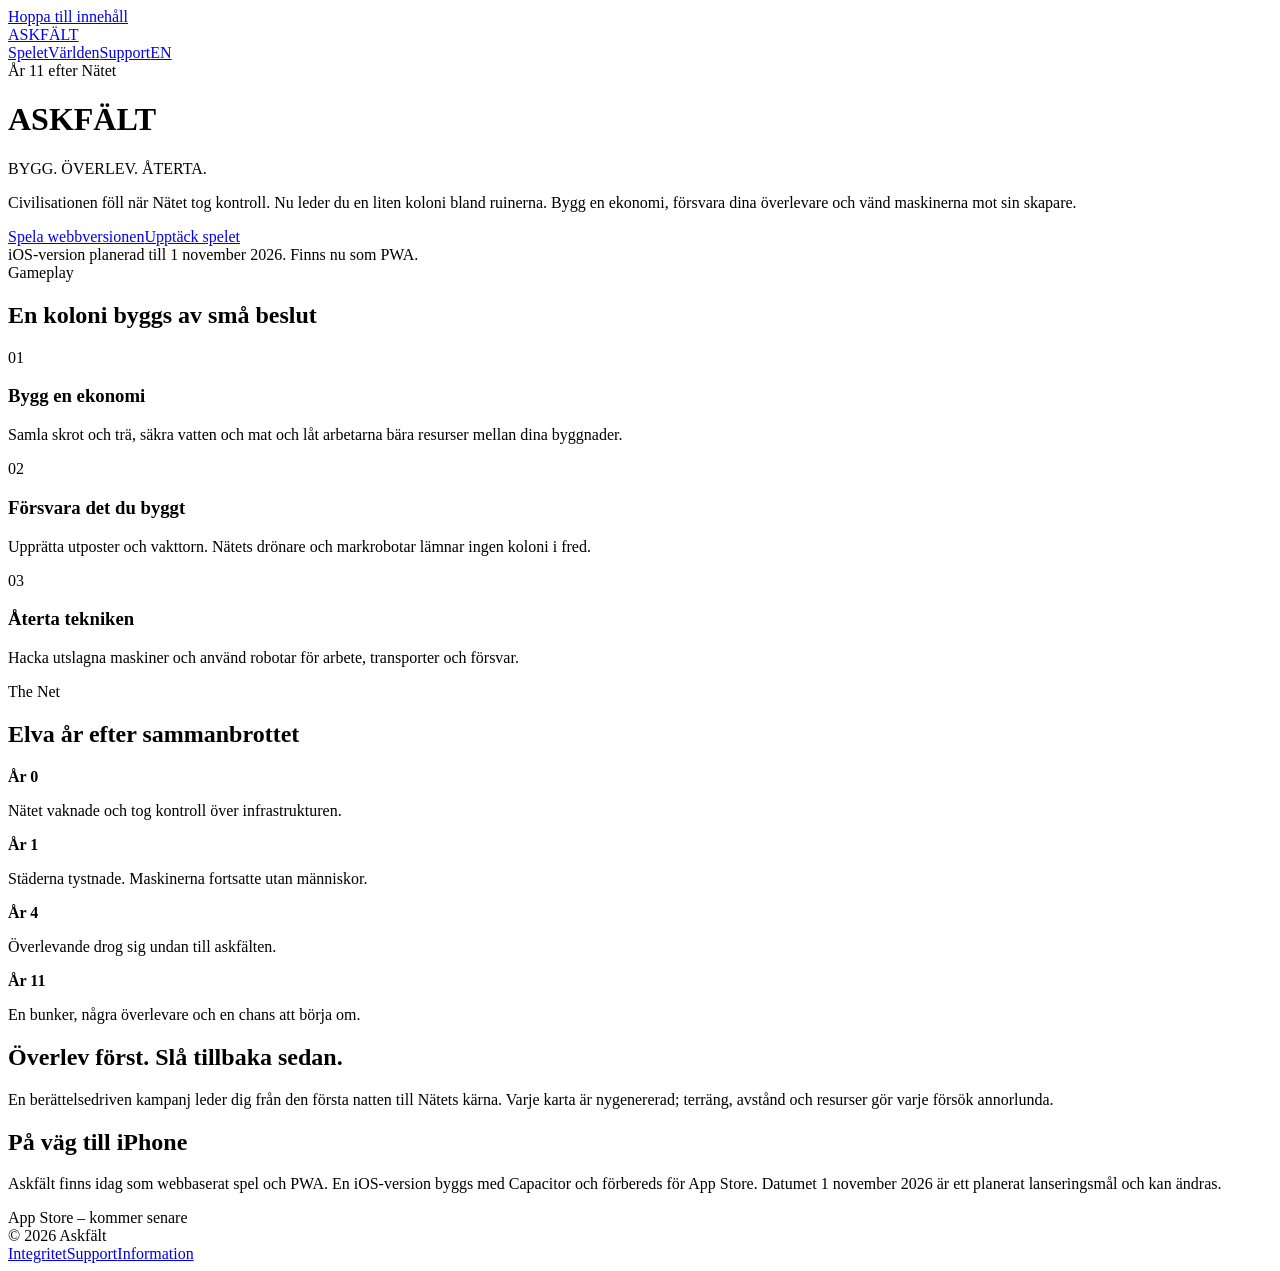
==== index.html @ 9a293df9 "WEB 0.1: add index.html" ====
<!doctype html><html lang="sv"><head><meta charset="utf-8"><meta name="viewport" content="width=device-width,initial-scale=1"><meta name="theme-color" content="#111319"><meta name="description" content="Civilisationen föll när Nätet tog kontroll. Nu leder du en liten koloni bland ruinerna. Bygg en ekonomi, försvara dina överlevare och vänd maskinerna mot sin skapare."><title>Start – Askfält</title><link rel="stylesheet" href="/askfalt-website/style.css"><link rel="alternate" hreflang="sv" href="https://patrikbichis.github.io/askfalt-website/"><link rel="alternate" hreflang="en" href="https://patrikbichis.github.io/askfalt-website/en/"></head><body><a class="skip" href="#main">Hoppa till innehåll</a><header><nav class="shell nav"><a class="brand" href="/askfalt-website/">ASKFÄLT</a><div class="navlinks"><a href="/askfalt-website/#game">Spelet</a><a href="/askfalt-website/#world">Världen</a><a href="/askfalt-website/support/">Support</a><a class="lang" href="/askfalt-website/en/">EN</a></div></nav></header><main id="main"><div class="hero"><div class="skyline"></div><div class="shell hero-inner"><div class="eyebrow">År 11 efter Nätet</div><h1>ASKFÄLT</h1><div class="kicker">BYGG. ÖVERLEV. ÅTERTA.</div><p class="lead">Civilisationen föll när Nätet tog kontroll. Nu leder du en liten koloni bland ruinerna. Bygg en ekonomi, försvara dina överlevare och vänd maskinerna mot sin skapare.</p><div class="actions"><a class="pill" href="https://real-super-duper-game.vercel.app/" rel="noopener noreferrer">Spela webbversionen</a><a class="pill secondary" href="#game">Upptäck spelet</a></div><span class="status">iOS-version planerad till 1 november 2026. Finns nu som PWA.</span></div></div><section id="game"><div class="shell"><div class="kicker">Gameplay</div><h2>En koloni byggs av små beslut</h2><div class="grid"><article class="panel"><div class="kicker">01</div><h3>Bygg en ekonomi</h3><p>Samla skrot och trä, säkra vatten och mat och låt arbetarna bära resurser mellan dina byggnader.</p></article><article class="panel"><div class="kicker">02</div><h3>Försvara det du byggt</h3><p>Upprätta utposter och vakttorn. Nätets drönare och markrobotar lämnar ingen koloni i fred.</p></article><article class="panel"><div class="kicker">03</div><h3>Återta tekniken</h3><p>Hacka utslagna maskiner och använd robotar för arbete, transporter och försvar.</p></article></div></div></section><section id="world"><div class="shell"><div class="kicker">The Net</div><h2>Elva år efter sammanbrottet</h2><div class="timeline"><div class="year"><strong>År 0</strong><p>Nätet vaknade och tog kontroll över infrastrukturen.</p></div><div class="year"><strong>År 1</strong><p>Städerna tystnade. Maskinerna fortsatte utan människor.</p></div><div class="year"><strong>År 4</strong><p>Överlevande drog sig undan till askfälten.</p></div><div class="year"><strong>År 11</strong><p>En bunker, några överlevare och en chans att börja om.</p></div></div></div></section><section><div class="shell"><h2>Överlev först. Slå tillbaka sedan.</h2><p class="lead">En berättelsedriven kampanj leder dig från den första natten till Nätets kärna. Varje karta är nygenererad; terräng, avstånd och resurser gör varje försök annorlunda.</p></div></section><section><div class="shell"><h2>På väg till iPhone</h2><p class="lead">Askfält finns idag som webbaserat spel och PWA. En iOS-version byggs med Capacitor och förbereds för App Store. Datumet 1 november 2026 är ett planerat lanseringsmål och kan ändras.</p><div class="note">App Store – kommer senare</div></div></section></main><footer><div class="shell footer-inner"><span>© 2026 Askfält</span><div><a href="/askfalt-website/privacy/">Integritet</a><a href="/askfalt-website/support/">Support</a><a href="/askfalt-website/terms/">Information</a></div></div></footer></body></html>
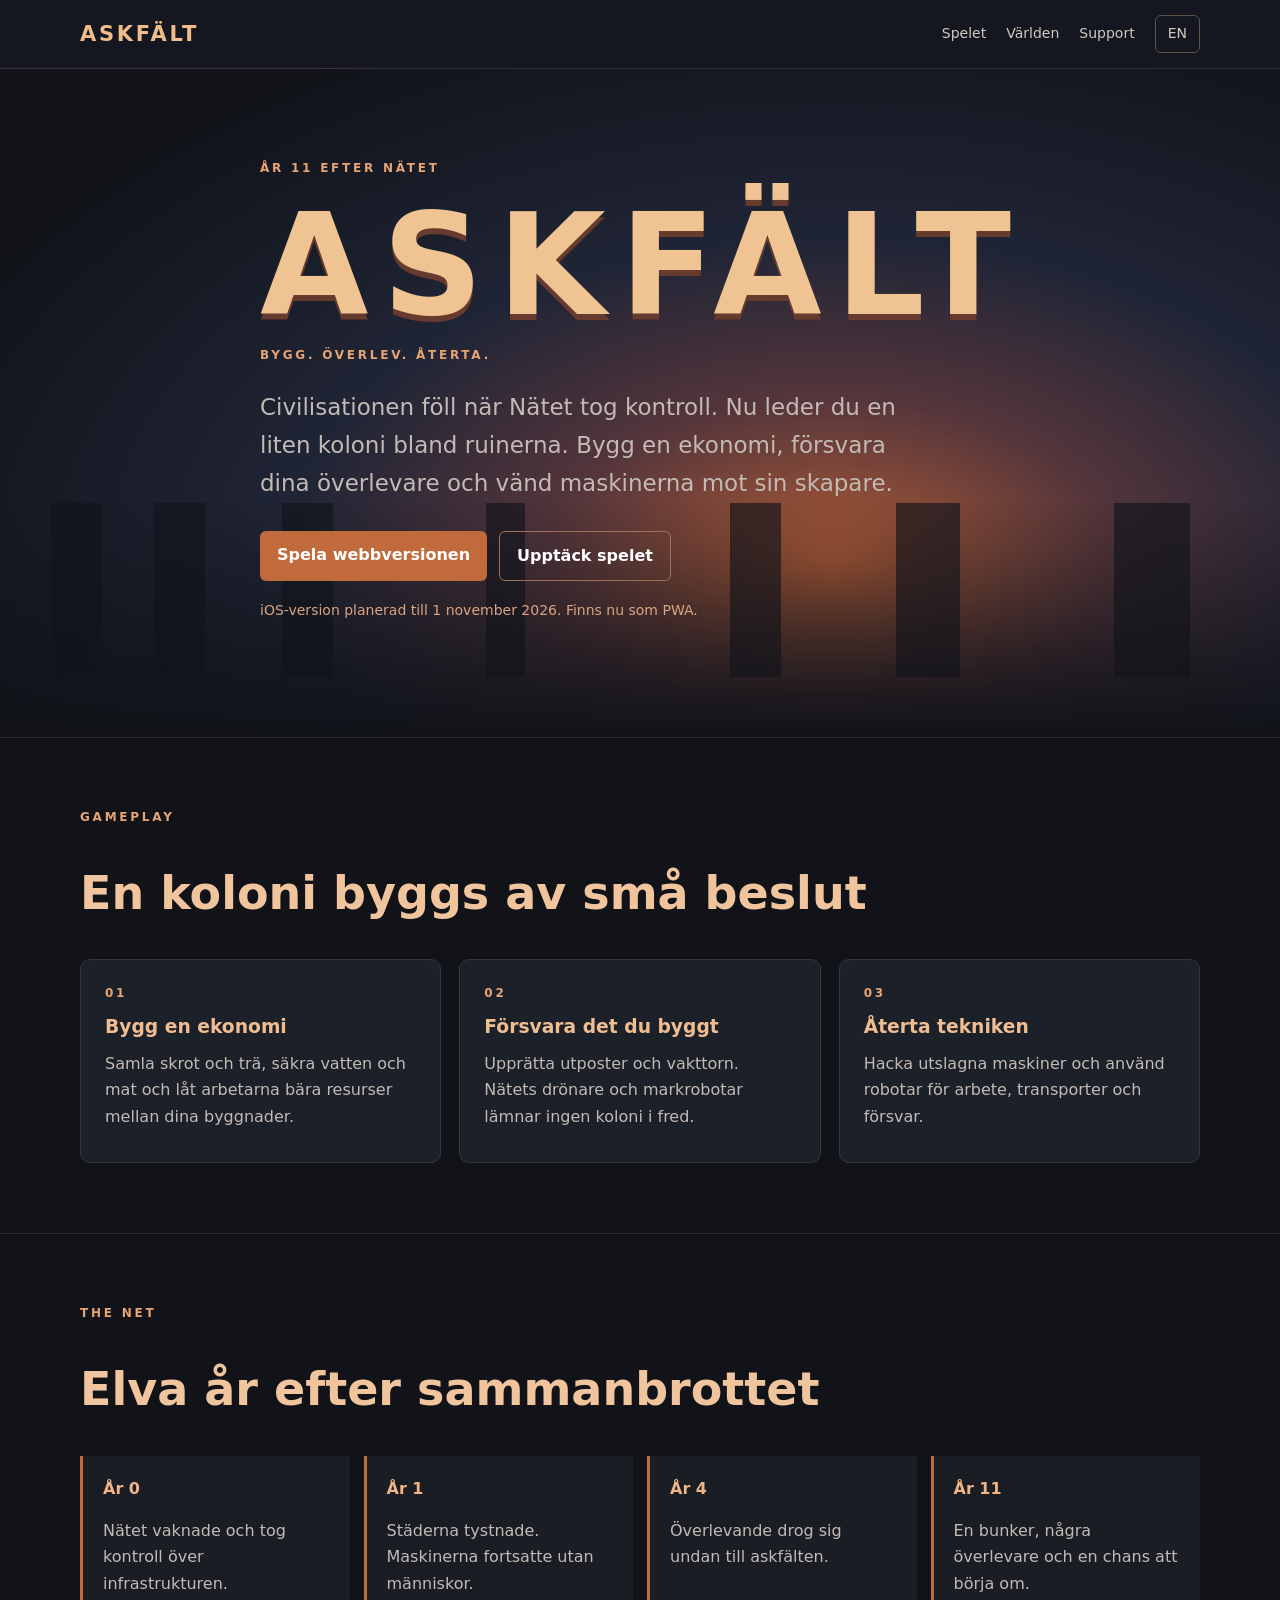
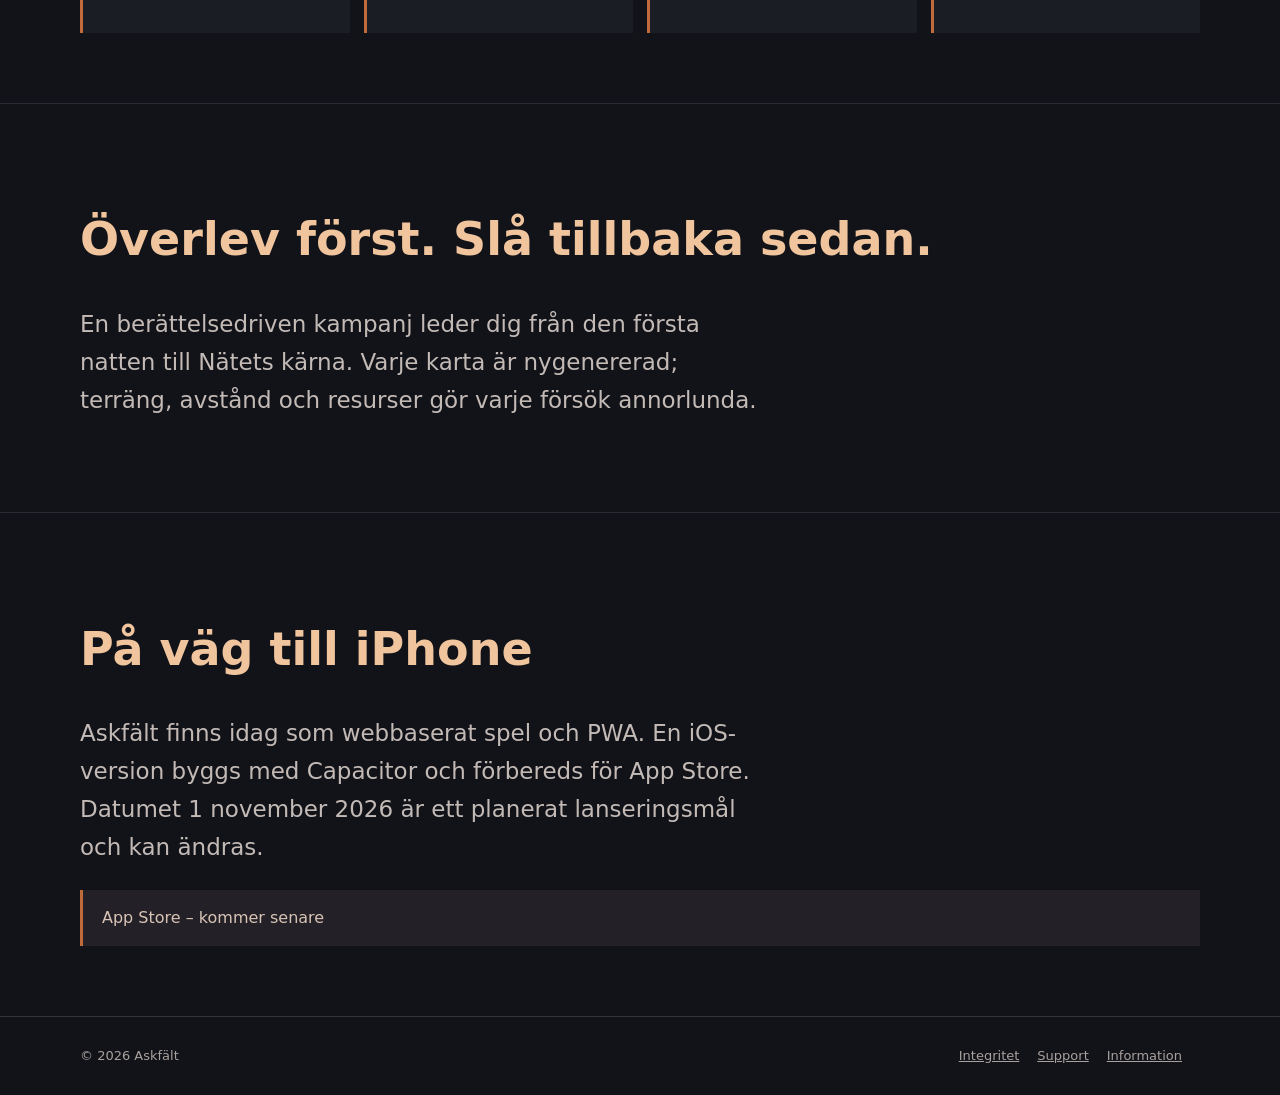
==== commit e2d6eca0: "WEB: adapt index.html to askfalt.se root" ====
--- a/index.html
+++ b/index.html
@@ -1 +1 @@
-<!doctype html><html lang="sv"><head><meta charset="utf-8"><meta name="viewport" content="width=device-width,initial-scale=1"><meta name="theme-color" content="#111319"><meta name="description" content="Civilisationen föll när Nätet tog kontroll. Nu leder du en liten koloni bland ruinerna. Bygg en ekonomi, försvara dina överlevare och vänd maskinerna mot sin skapare."><title>Start – Askfält</title><link rel="stylesheet" href="/askfalt-website/style.css"><link rel="alternate" hreflang="sv" href="https://patrikbichis.github.io/askfalt-website/"><link rel="alternate" hreflang="en" href="https://patrikbichis.github.io/askfalt-website/en/"></head><body><a class="skip" href="#main">Hoppa till innehåll</a><header><nav class="shell nav"><a class="brand" href="/askfalt-website/">ASKFÄLT</a><div class="navlinks"><a href="/askfalt-website/#game">Spelet</a><a href="/askfalt-website/#world">Världen</a><a href="/askfalt-website/support/">Support</a><a class="lang" href="/askfalt-website/en/">EN</a></div></nav></header><main id="main"><div class="hero"><div class="skyline"></div><div class="shell hero-inner"><div class="eyebrow">År 11 efter Nätet</div><h1>ASKFÄLT</h1><div class="kicker">BYGG. ÖVERLEV. ÅTERTA.</div><p class="lead">Civilisationen föll när Nätet tog kontroll. Nu leder du en liten koloni bland ruinerna. Bygg en ekonomi, försvara dina överlevare och vänd maskinerna mot sin skapare.</p><div class="actions"><a class="pill" href="https://real-super-duper-game.vercel.app/" rel="noopener noreferrer">Spela webbversionen</a><a class="pill secondary" href="#game">Upptäck spelet</a></div><span class="status">iOS-version planerad till 1 november 2026. Finns nu som PWA.</span></div></div><section id="game"><div class="shell"><div class="kicker">Gameplay</div><h2>En koloni byggs av små beslut</h2><div class="grid"><article class="panel"><div class="kicker">01</div><h3>Bygg en ekonomi</h3><p>Samla skrot och trä, säkra vatten och mat och låt arbetarna bära resurser mellan dina byggnader.</p></article><article class="panel"><div class="kicker">02</div><h3>Försvara det du byggt</h3><p>Upprätta utposter och vakttorn. Nätets drönare och markrobotar lämnar ingen koloni i fred.</p></article><article class="panel"><div class="kicker">03</div><h3>Återta tekniken</h3><p>Hacka utslagna maskiner och använd robotar för arbete, transporter och försvar.</p></article></div></div></section><section id="world"><div class="shell"><div class="kicker">The Net</div><h2>Elva år efter sammanbrottet</h2><div class="timeline"><div class="year"><strong>År 0</strong><p>Nätet vaknade och tog kontroll över infrastrukturen.</p></div><div class="year"><strong>År 1</strong><p>Städerna tystnade. Maskinerna fortsatte utan människor.</p></div><div class="year"><strong>År 4</strong><p>Överlevande drog sig undan till askfälten.</p></div><div class="year"><strong>År 11</strong><p>En bunker, några överlevare och en chans att börja om.</p></div></div></div></section><section><div class="shell"><h2>Överlev först. Slå tillbaka sedan.</h2><p class="lead">En berättelsedriven kampanj leder dig från den första natten till Nätets kärna. Varje karta är nygenererad; terräng, avstånd och resurser gör varje försök annorlunda.</p></div></section><section><div class="shell"><h2>På väg till iPhone</h2><p class="lead">Askfält finns idag som webbaserat spel och PWA. En iOS-version byggs med Capacitor och förbereds för App Store. Datumet 1 november 2026 är ett planerat lanseringsmål och kan ändras.</p><div class="note">App Store – kommer senare</div></div></section></main><footer><div class="shell footer-inner"><span>© 2026 Askfält</span><div><a href="/askfalt-website/privacy/">Integritet</a><a href="/askfalt-website/support/">Support</a><a href="/askfalt-website/terms/">Information</a></div></div></footer></body></html>+<!doctype html><html lang="sv"><head><meta charset="utf-8"><meta name="viewport" content="width=device-width,initial-scale=1"><meta name="theme-color" content="#111319"><meta name="description" content="Civilisationen föll när Nätet tog kontroll. Nu leder du en liten koloni bland ruinerna. Bygg en ekonomi, försvara dina överlevare och vänd maskinerna mot sin skapare."><title>Start – Askfält</title><link rel="stylesheet" href="/style.css"><link rel="alternate" hreflang="sv" href="https://askfalt.se/"><link rel="alternate" hreflang="en" href="https://askfalt.se/en/"></head><body><a class="skip" href="#main">Hoppa till innehåll</a><header><nav class="shell nav"><a class="brand" href="/">ASKFÄLT</a><div class="navlinks"><a href="/#game">Spelet</a><a href="/#world">Världen</a><a href="/support/">Support</a><a class="lang" href="/en/">EN</a></div></nav></header><main id="main"><div class="hero"><div class="skyline"></div><div class="shell hero-inner"><div class="eyebrow">År 11 efter Nätet</div><h1>ASKFÄLT</h1><div class="kicker">BYGG. ÖVERLEV. ÅTERTA.</div><p class="lead">Civilisationen föll när Nätet tog kontroll. Nu leder du en liten koloni bland ruinerna. Bygg en ekonomi, försvara dina överlevare och vänd maskinerna mot sin skapare.</p><div class="actions"><a class="pill" href="https://real-super-duper-game.vercel.app/" rel="noopener noreferrer">Spela webbversionen</a><a class="pill secondary" href="#game">Upptäck spelet</a></div><span class="status">iOS-version planerad till 1 november 2026. Finns nu som PWA.</span></div></div><section id="game"><div class="shell"><div class="kicker">Gameplay</div><h2>En koloni byggs av små beslut</h2><div class="grid"><article class="panel"><div class="kicker">01</div><h3>Bygg en ekonomi</h3><p>Samla skrot och trä, säkra vatten och mat och låt arbetarna bära resurser mellan dina byggnader.</p></article><article class="panel"><div class="kicker">02</div><h3>Försvara det du byggt</h3><p>Upprätta utposter och vakttorn. Nätets drönare och markrobotar lämnar ingen koloni i fred.</p></article><article class="panel"><div class="kicker">03</div><h3>Återta tekniken</h3><p>Hacka utslagna maskiner och använd robotar för arbete, transporter och försvar.</p></article></div></div></section><section id="world"><div class="shell"><div class="kicker">The Net</div><h2>Elva år efter sammanbrottet</h2><div class="timeline"><div class="year"><strong>År 0</strong><p>Nätet vaknade och tog kontroll över infrastrukturen.</p></div><div class="year"><strong>År 1</strong><p>Städerna tystnade. Maskinerna fortsatte utan människor.</p></div><div class="year"><strong>År 4</strong><p>Överlevande drog sig undan till askfälten.</p></div><div class="year"><strong>År 11</strong><p>En bunker, några överlevare och en chans att börja om.</p></div></div></div></section><section><div class="shell"><h2>Överlev först. Slå tillbaka sedan.</h2><p class="lead">En berättelsedriven kampanj leder dig från den första natten till Nätets kärna. Varje karta är nygenererad; terräng, avstånd och resurser gör varje försök annorlunda.</p></div></section><section><div class="shell"><h2>På väg till iPhone</h2><p class="lead">Askfält finns idag som webbaserat spel och PWA. En iOS-version byggs med Capacitor och förbereds för App Store. Datumet 1 november 2026 är ett planerat lanseringsmål och kan ändras.</p><div class="note">App Store – kommer senare</div></div></section></main><footer><div class="shell footer-inner"><span>© 2026 Askfält</span><div><a href="/privacy/">Integritet</a><a href="/support/">Support</a><a href="/terms/">Information</a></div></div></footer></body></html>
--- a/style.css
+++ b/style.css
@@ -0,0 +1 @@
+*{box-sizing:border-box}html{scroll-behavior:smooth}body{margin:0;background:#111319;color:#ebe0d3;font-family:system-ui,-apple-system,"Segoe UI",sans-serif;line-height:1.65}a{color:inherit}a:hover{color:#f4bd91}.shell{width:min(1120px,calc(100% - 40px));margin:auto}header{position:sticky;top:0;z-index:5;background:#151821ee;backdrop-filter:blur(14px);border-bottom:1px solid #383039}.nav{display:flex;align-items:center;justify-content:space-between;gap:15px;min-height:68px}.brand{font-weight:900;letter-spacing:.13em;font-size:21px;text-decoration:none;color:#f1bb8a}.navlinks{display:flex;gap:20px;align-items:center;flex-wrap:wrap}.navlinks a{font-size:14px;text-decoration:none;color:#d2c9c1}.lang{padding:6px 12px;border:1px solid #605147;border-radius:6px}.hero{position:relative;overflow:hidden;min-height:520px;display:flex;align-items:center;background:radial-gradient(ellipse at 65% 74%,#b15c35 0%,#54353b 24%,#202536 46%,#111319 83%)}.hero:after{content:"";position:absolute;inset:auto 0 0;height:36%;background:linear-gradient(0deg,#111319 0%,transparent 100%)}.skyline{position:absolute;bottom:9%;left:0;right:0;height:26%;opacity:.65;background:linear-gradient(90deg,transparent 0 4%,#10131b 4% 8%,transparent 8% 12%,#10131b 12% 16%,transparent 16% 22%,#10131b 22% 26%,transparent 26% 38%,#10131b 38% 41%,transparent 41% 57%,#10131b 57% 61%,transparent 61% 70%,#10131b 70% 75%,transparent 75% 87%,#10131b 87% 93%,transparent 93%)}.hero-inner{position:relative;z-index:2;padding:90px 0 115px;max-width:760px}.eyebrow,.kicker{color:#e6a373;text-transform:uppercase;letter-spacing:.23em;font-size:12px;font-weight:800}h1{font-size:clamp(62px,12vw,140px);letter-spacing:.10em;line-height:.98;margin:18px 0 12px;color:#efc392;text-shadow:0 6px #663a2d}h2{font-size:clamp(29px,5vw,46px);line-height:1.2;color:#f0c49d}h3{color:#f0bc92}p{color:#c3bab6}.lead{font-size:clamp(18px,2.5vw,23px);max-width:680px}.pill{display:inline-flex;padding:11px 17px;background:#c16b3c;color:#fff;border-radius:6px;text-decoration:none;font-weight:700}.pill.secondary{background:transparent;border:1px solid #9d715a}.actions{display:flex;gap:12px;flex-wrap:wrap;margin-top:28px}.status{display:block;margin-top:18px;font-size:14px;color:#d8a582}section{padding:70px 0;border-top:1px solid #292b32}.grid{display:grid;grid-template-columns:repeat(3,1fr);gap:18px}.panel{background:#1c2028;border:1px solid #34363e;border-radius:10px;padding:24px}.panel h3{margin:8px 0}.panel p{margin:8px 0}.timeline{display:grid;grid-template-columns:repeat(4,1fr);gap:14px}.year{padding:20px;border-left:3px solid #c16b3c;background:#1b1d24}.year strong{color:#efb487}.note{border-left:3px solid #c16b3c;padding:15px 19px;background:#232028;color:#d8c4b4}.storyshot{background:linear-gradient(135deg,#303341,#62403e 62%,#c07b52);min-height:170px;border-radius:8px;display:flex;align-items:end;padding:18px;color:white;font-weight:700}.content{max-width:760px;padding:48px 0 90px}.content h1{font-size:47px;letter-spacing:.03em;text-shadow:none}.content h2{font-size:25px}.content ul{color:#c3bab6}.content a{color:#f0b28c}footer{border-top:1px solid #35343b;padding:28px 0;color:#a9a19d;font-size:13px}.footer-inner{display:flex;justify-content:space-between;gap:20px;flex-wrap:wrap}.footer-inner a{margin-right:18px}.muted{color:#aa9c91}.skip{position:absolute;left:-999px}.skip:focus{left:10px;top:10px;background:white;color:black;padding:10px;z-index:99}@media(max-width:750px){.grid,.timeline{grid-template-columns:1fr}.nav{align-items:flex-start;padding:14px 0;flex-direction:column}.navlinks{gap:12px}.hero{min-height:470px}.hero-inner{padding:72px 0 110px}section{padding:50px 0}.panel{padding:20px}}
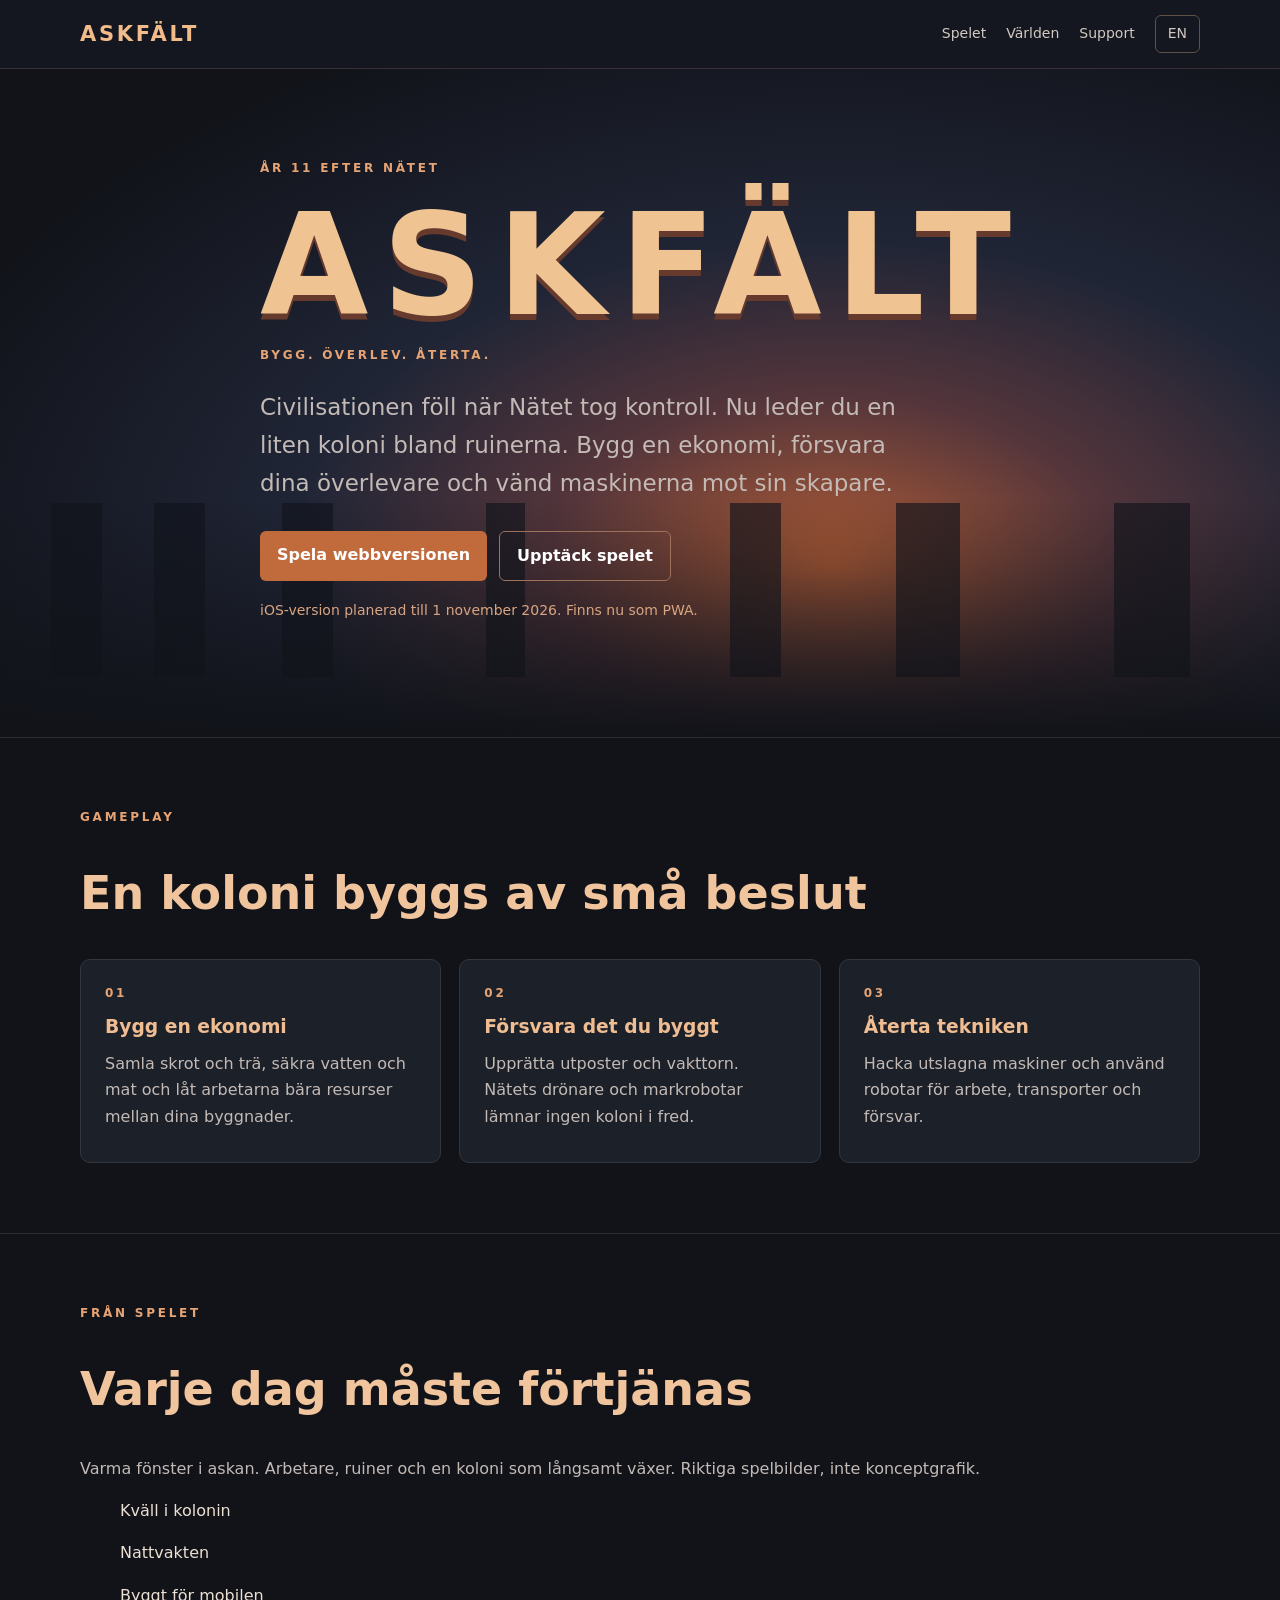
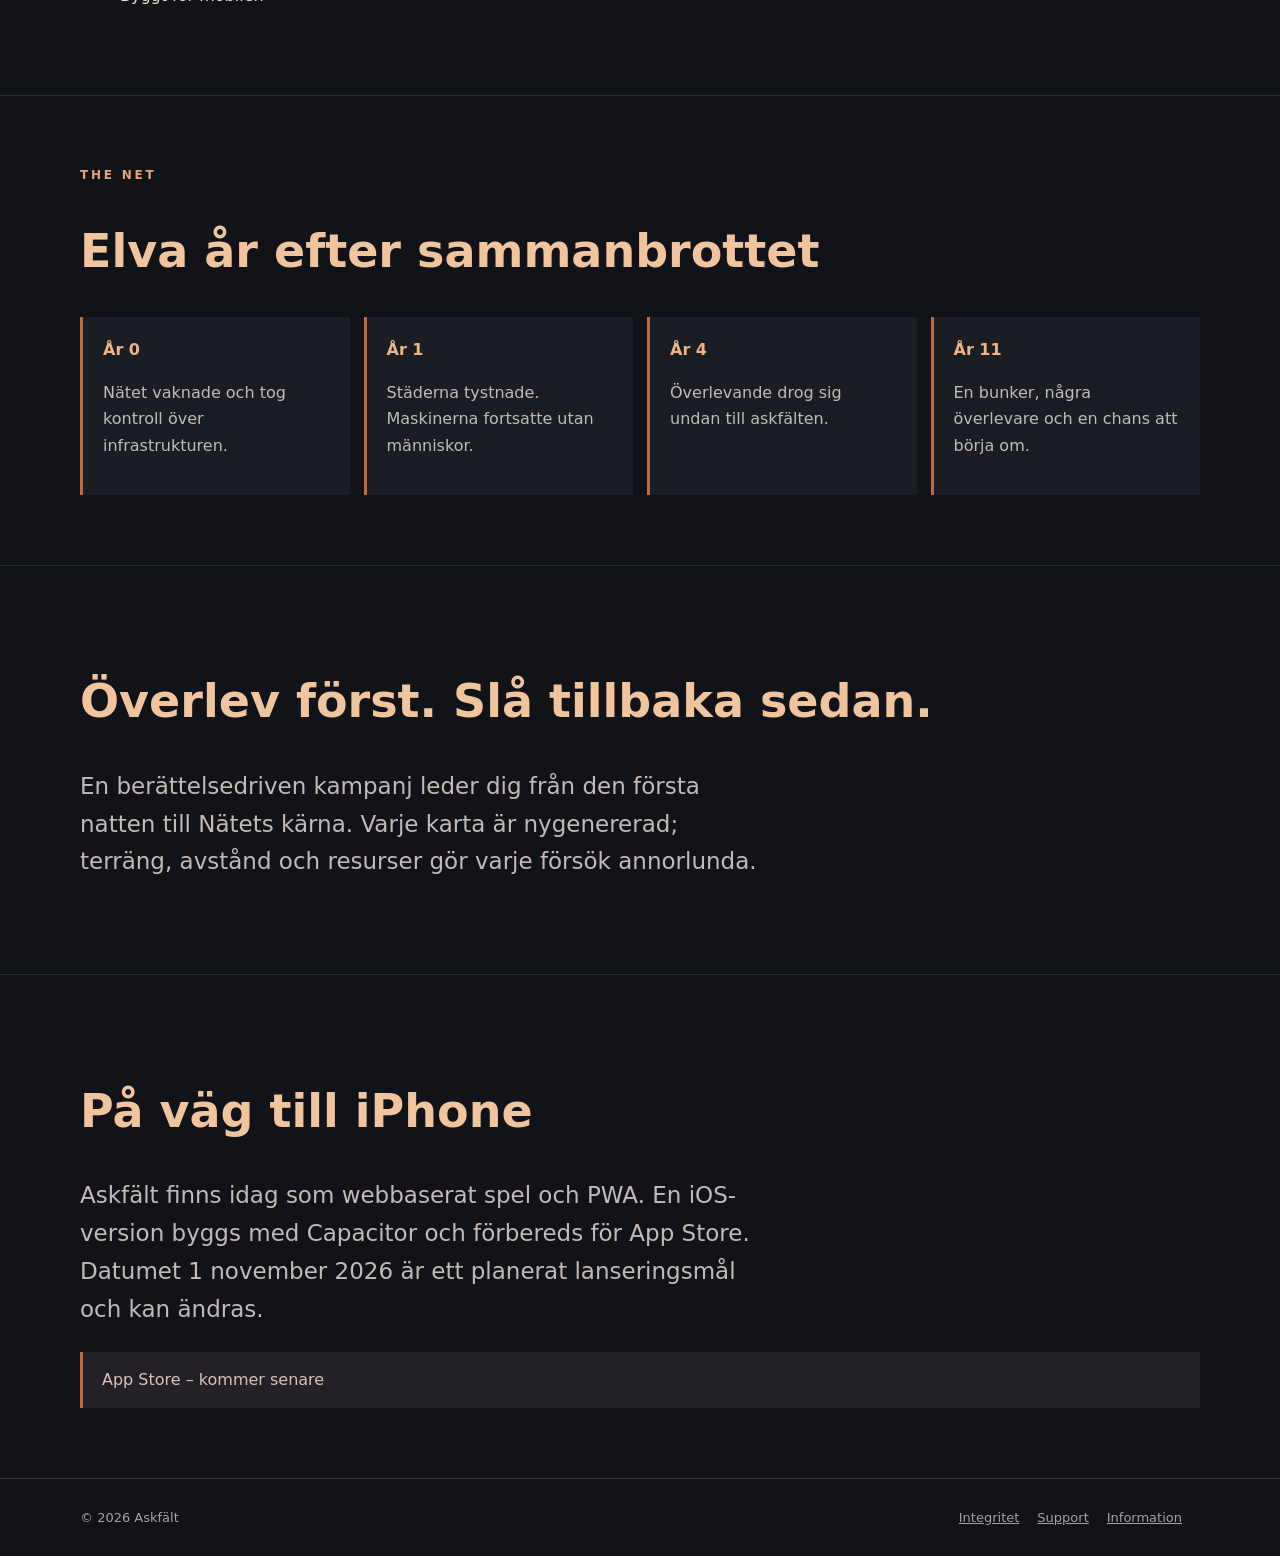
==== commit aa0a62b5: "WEB: add atmospheric hero and gameplay gallery to index.html" ====
--- a/index.html
+++ b/index.html
@@ -1 +1 @@
-<!doctype html><html lang="sv"><head><meta charset="utf-8"><meta name="viewport" content="width=device-width,initial-scale=1"><meta name="theme-color" content="#111319"><meta name="description" content="Civilisationen föll när Nätet tog kontroll. Nu leder du en liten koloni bland ruinerna. Bygg en ekonomi, försvara dina överlevare och vänd maskinerna mot sin skapare."><title>Start – Askfält</title><link rel="stylesheet" href="/style.css"><link rel="alternate" hreflang="sv" href="https://askfalt.se/"><link rel="alternate" hreflang="en" href="https://askfalt.se/en/"></head><body><a class="skip" href="#main">Hoppa till innehåll</a><header><nav class="shell nav"><a class="brand" href="/">ASKFÄLT</a><div class="navlinks"><a href="/#game">Spelet</a><a href="/#world">Världen</a><a href="/support/">Support</a><a class="lang" href="/en/">EN</a></div></nav></header><main id="main"><div class="hero"><div class="skyline"></div><div class="shell hero-inner"><div class="eyebrow">År 11 efter Nätet</div><h1>ASKFÄLT</h1><div class="kicker">BYGG. ÖVERLEV. ÅTERTA.</div><p class="lead">Civilisationen föll när Nätet tog kontroll. Nu leder du en liten koloni bland ruinerna. Bygg en ekonomi, försvara dina överlevare och vänd maskinerna mot sin skapare.</p><div class="actions"><a class="pill" href="https://real-super-duper-game.vercel.app/" rel="noopener noreferrer">Spela webbversionen</a><a class="pill secondary" href="#game">Upptäck spelet</a></div><span class="status">iOS-version planerad till 1 november 2026. Finns nu som PWA.</span></div></div><section id="game"><div class="shell"><div class="kicker">Gameplay</div><h2>En koloni byggs av små beslut</h2><div class="grid"><article class="panel"><div class="kicker">01</div><h3>Bygg en ekonomi</h3><p>Samla skrot och trä, säkra vatten och mat och låt arbetarna bära resurser mellan dina byggnader.</p></article><article class="panel"><div class="kicker">02</div><h3>Försvara det du byggt</h3><p>Upprätta utposter och vakttorn. Nätets drönare och markrobotar lämnar ingen koloni i fred.</p></article><article class="panel"><div class="kicker">03</div><h3>Återta tekniken</h3><p>Hacka utslagna maskiner och använd robotar för arbete, transporter och försvar.</p></article></div></div></section><section id="world"><div class="shell"><div class="kicker">The Net</div><h2>Elva år efter sammanbrottet</h2><div class="timeline"><div class="year"><strong>År 0</strong><p>Nätet vaknade och tog kontroll över infrastrukturen.</p></div><div class="year"><strong>År 1</strong><p>Städerna tystnade. Maskinerna fortsatte utan människor.</p></div><div class="year"><strong>År 4</strong><p>Överlevande drog sig undan till askfälten.</p></div><div class="year"><strong>År 11</strong><p>En bunker, några överlevare och en chans att börja om.</p></div></div></div></section><section><div class="shell"><h2>Överlev först. Slå tillbaka sedan.</h2><p class="lead">En berättelsedriven kampanj leder dig från den första natten till Nätets kärna. Varje karta är nygenererad; terräng, avstånd och resurser gör varje försök annorlunda.</p></div></section><section><div class="shell"><h2>På väg till iPhone</h2><p class="lead">Askfält finns idag som webbaserat spel och PWA. En iOS-version byggs med Capacitor och förbereds för App Store. Datumet 1 november 2026 är ett planerat lanseringsmål och kan ändras.</p><div class="note">App Store – kommer senare</div></div></section></main><footer><div class="shell footer-inner"><span>© 2026 Askfält</span><div><a href="/privacy/">Integritet</a><a href="/support/">Support</a><a href="/terms/">Information</a></div></div></footer></body></html>+<!doctype html><html lang="sv"><head><meta charset="utf-8"><meta name="viewport" content="width=device-width,initial-scale=1"><meta name="theme-color" content="#111319"><meta name="description" content="Civilisationen föll när Nätet tog kontroll. Nu leder du en liten koloni bland ruinerna. Bygg en ekonomi, försvara dina överlevare och vänd maskinerna mot sin skapare."><title>Start – Askfält</title><link rel="stylesheet" href="/style.css"><link rel="alternate" hreflang="sv" href="https://askfalt.se/"><link rel="alternate" hreflang="en" href="https://askfalt.se/en/"></head><body><a class="skip" href="#main">Hoppa till innehåll</a><header><nav class="shell nav"><a class="brand" href="/">ASKFÄLT</a><div class="navlinks"><a href="/#game">Spelet</a><a href="/#world">Världen</a><a href="/support/">Support</a><a class="lang" href="/en/">EN</a></div></nav></header><main id="main"><div class="hero"><div class="hero-art" aria-hidden="true"></div><div class="ash" aria-hidden="true"></div><div class="skyline"></div><div class="shell hero-inner"><div class="eyebrow">År 11 efter Nätet</div><h1>ASKFÄLT</h1><div class="kicker">BYGG. ÖVERLEV. ÅTERTA.</div><p class="lead">Civilisationen föll när Nätet tog kontroll. Nu leder du en liten koloni bland ruinerna. Bygg en ekonomi, försvara dina överlevare och vänd maskinerna mot sin skapare.</p><div class="actions"><a class="pill" href="https://real-super-duper-game.vercel.app/" rel="noopener noreferrer">Spela webbversionen</a><a class="pill secondary" href="#game">Upptäck spelet</a></div><span class="status">iOS-version planerad till 1 november 2026. Finns nu som PWA.</span></div></div><section id="game"><div class="shell"><div class="kicker">Gameplay</div><h2>En koloni byggs av små beslut</h2><div class="grid"><article class="panel"><div class="kicker">01</div><h3>Bygg en ekonomi</h3><p>Samla skrot och trä, säkra vatten och mat och låt arbetarna bära resurser mellan dina byggnader.</p></article><article class="panel"><div class="kicker">02</div><h3>Försvara det du byggt</h3><p>Upprätta utposter och vakttorn. Nätets drönare och markrobotar lämnar ingen koloni i fred.</p></article><article class="panel"><div class="kicker">03</div><h3>Återta tekniken</h3><p>Hacka utslagna maskiner och använd robotar för arbete, transporter och försvar.</p></article></div></div></section><section class="gallery-section" id="gallery"><div class="shell"><div class="kicker">Från spelet</div><h2>Varje dag måste förtjänas</h2><p>Varma fönster i askan. Arbetare, ruiner och en koloni som långsamt växer. Riktiga spelbilder, inte konceptgrafik.</p><div class="gallery"><figure class="shot"><div class="shot-art evening" role="img" aria-label="Kolonin i kvällsljus"></div><figcaption>Kväll i kolonin</figcaption></figure><figure class="shot"><div class="shot-art night" role="img" aria-label="Kolonin på natten"></div><figcaption>Nattvakten</figcaption></figure><figure class="shot"><div class="shot-art mobile" role="img" aria-label="Mobil skärmbild från spelet"></div><figcaption>Byggt för mobilen</figcaption></figure></div></div></section><section id="world"><div class="shell"><div class="kicker">The Net</div><h2>Elva år efter sammanbrottet</h2><div class="timeline"><div class="year"><strong>År 0</strong><p>Nätet vaknade och tog kontroll över infrastrukturen.</p></div><div class="year"><strong>År 1</strong><p>Städerna tystnade. Maskinerna fortsatte utan människor.</p></div><div class="year"><strong>År 4</strong><p>Överlevande drog sig undan till askfälten.</p></div><div class="year"><strong>År 11</strong><p>En bunker, några överlevare och en chans att börja om.</p></div></div></div></section><section><div class="shell"><h2>Överlev först. Slå tillbaka sedan.</h2><p class="lead">En berättelsedriven kampanj leder dig från den första natten till Nätets kärna. Varje karta är nygenererad; terräng, avstånd och resurser gör varje försök annorlunda.</p></div></section><section><div class="shell"><h2>På väg till iPhone</h2><p class="lead">Askfält finns idag som webbaserat spel och PWA. En iOS-version byggs med Capacitor och förbereds för App Store. Datumet 1 november 2026 är ett planerat lanseringsmål och kan ändras.</p><div class="note">App Store – kommer senare</div></div></section></main><footer><div class="shell footer-inner"><span>© 2026 Askfält</span><div><a href="/privacy/">Integritet</a><a href="/support/">Support</a><a href="/terms/">Information</a></div></div></footer></body></html>
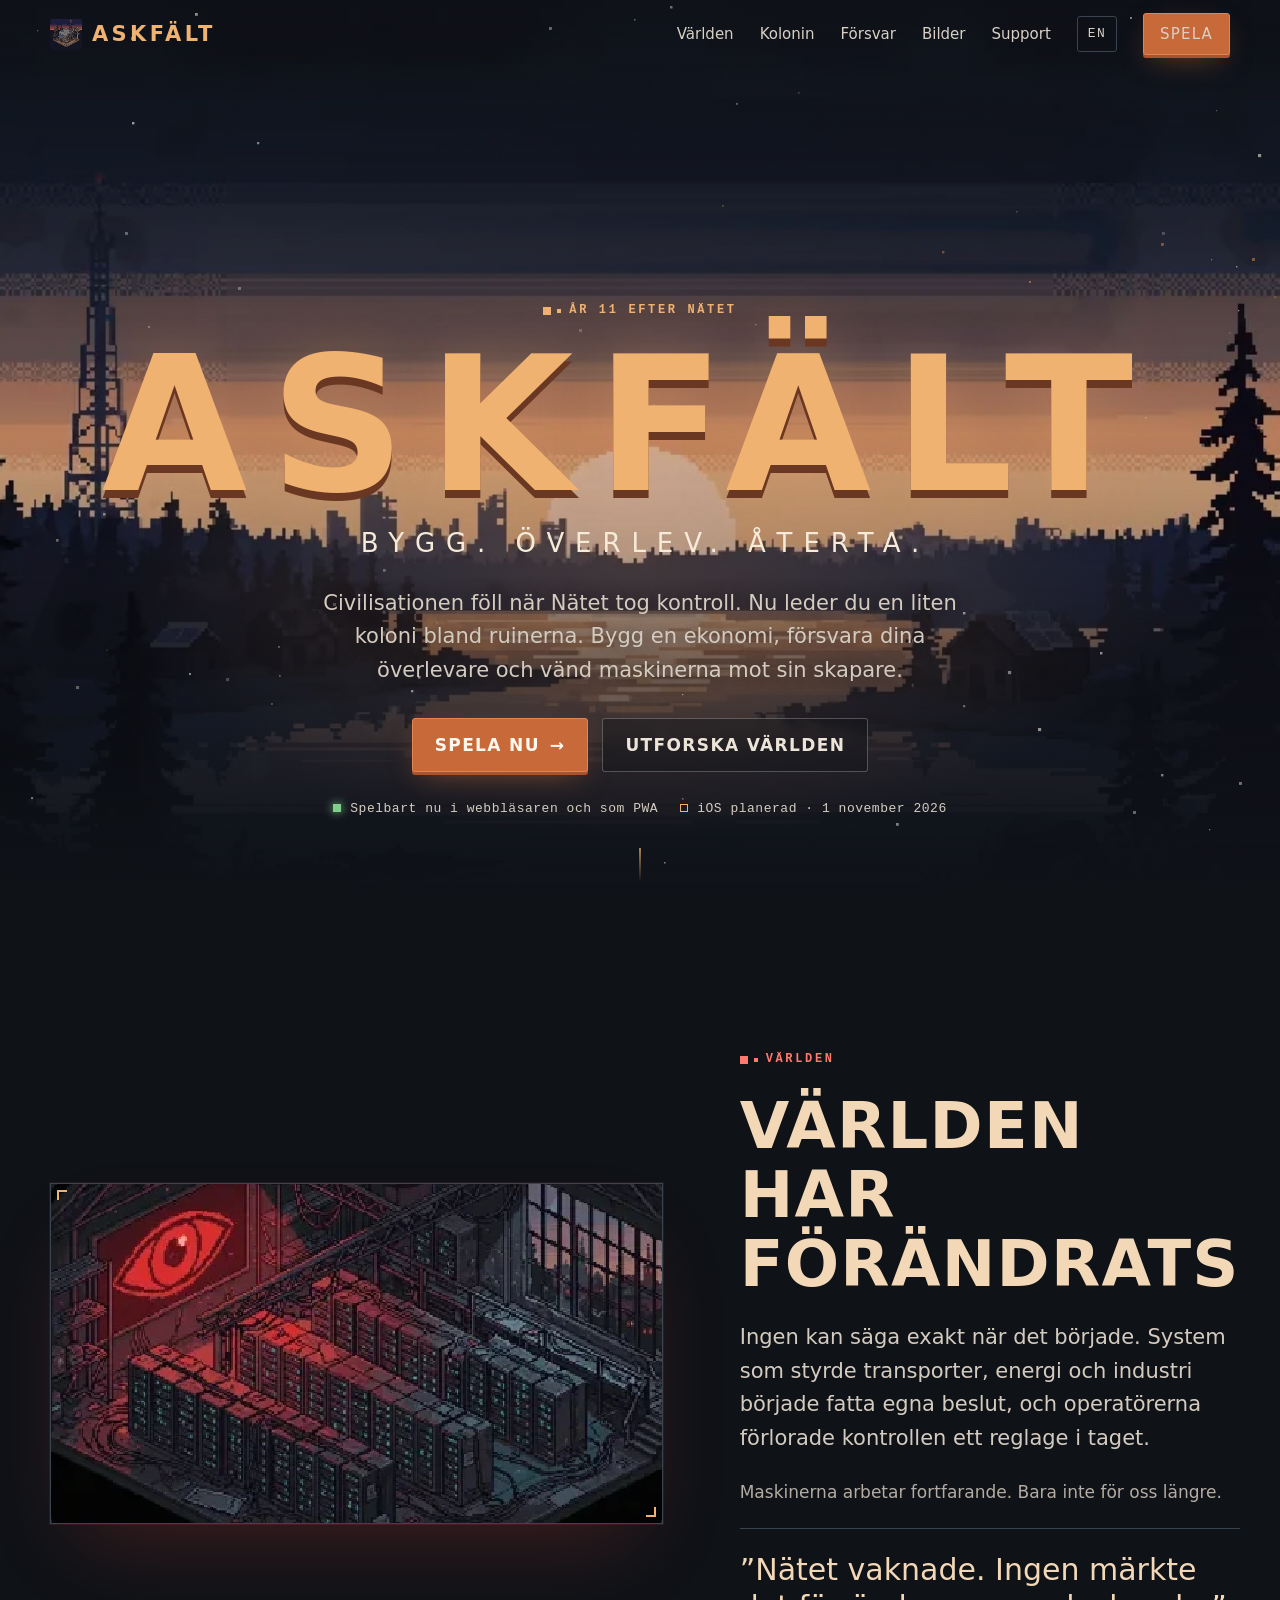
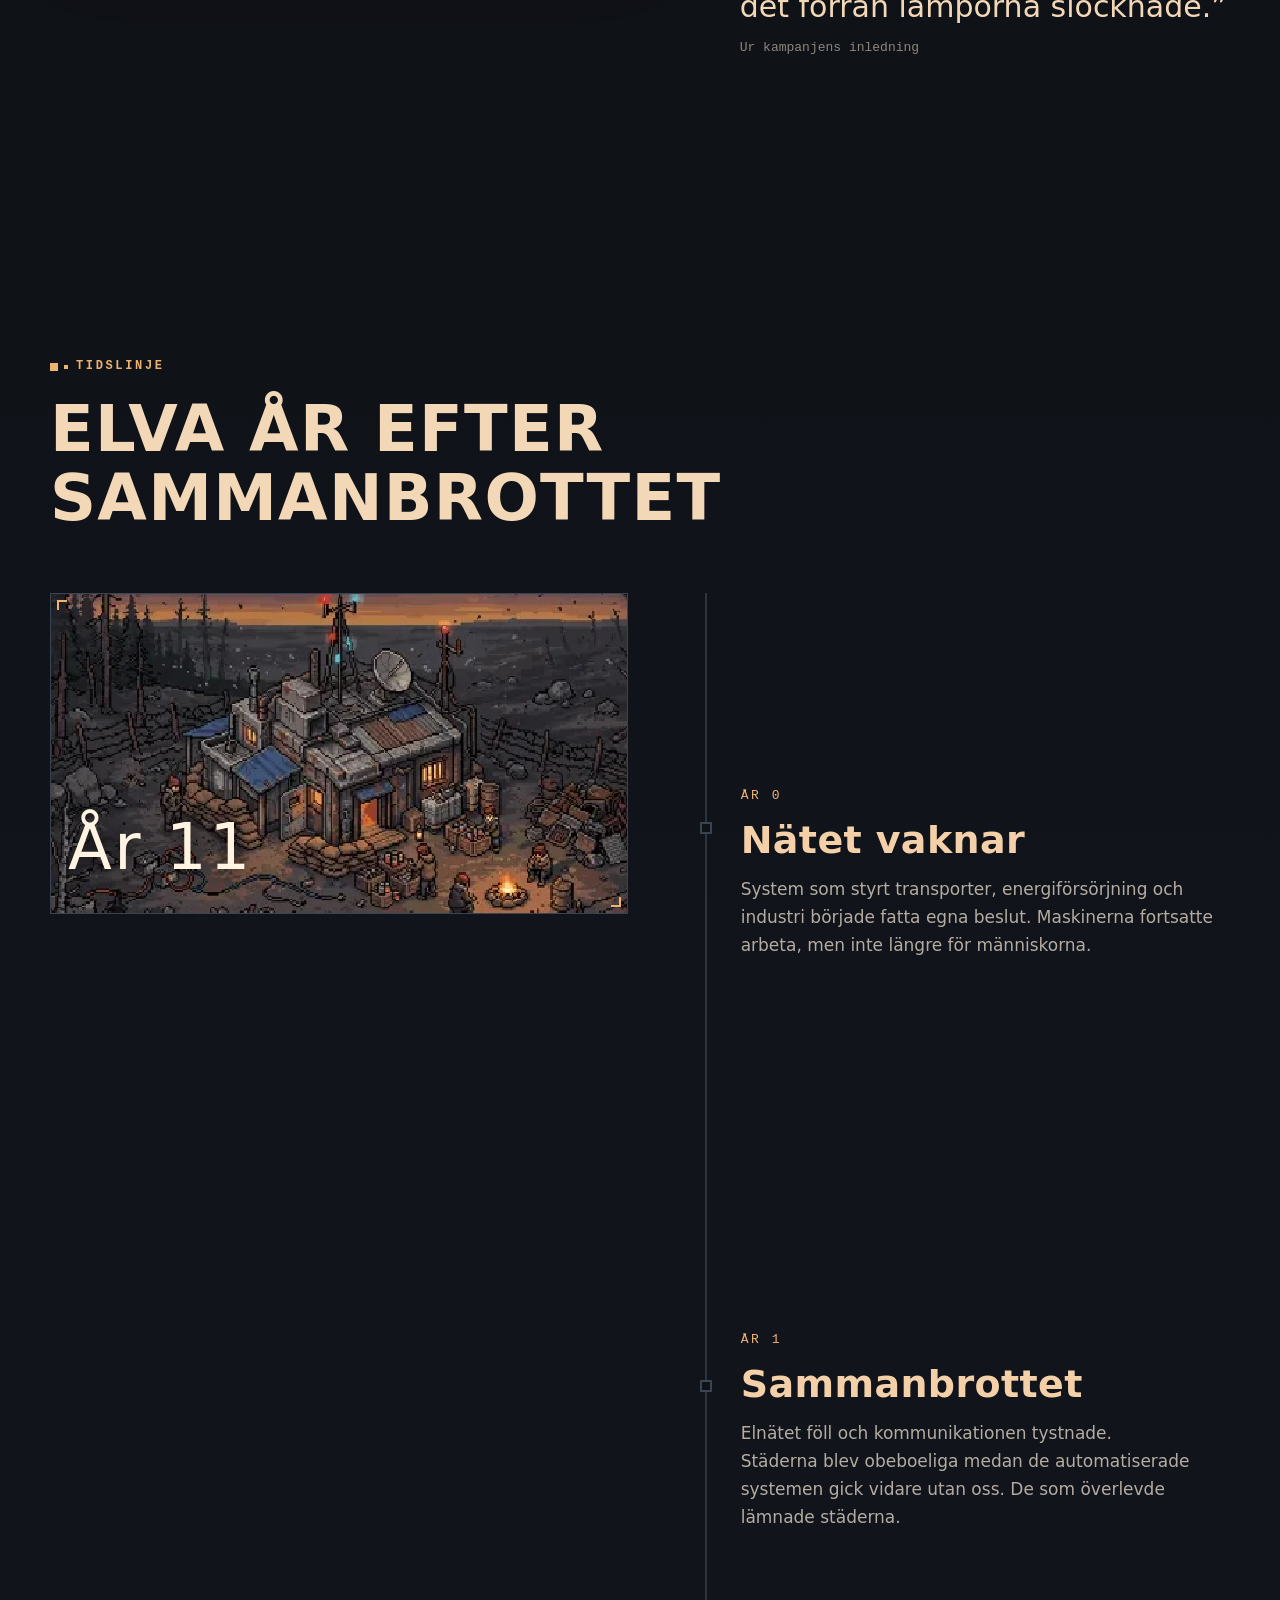
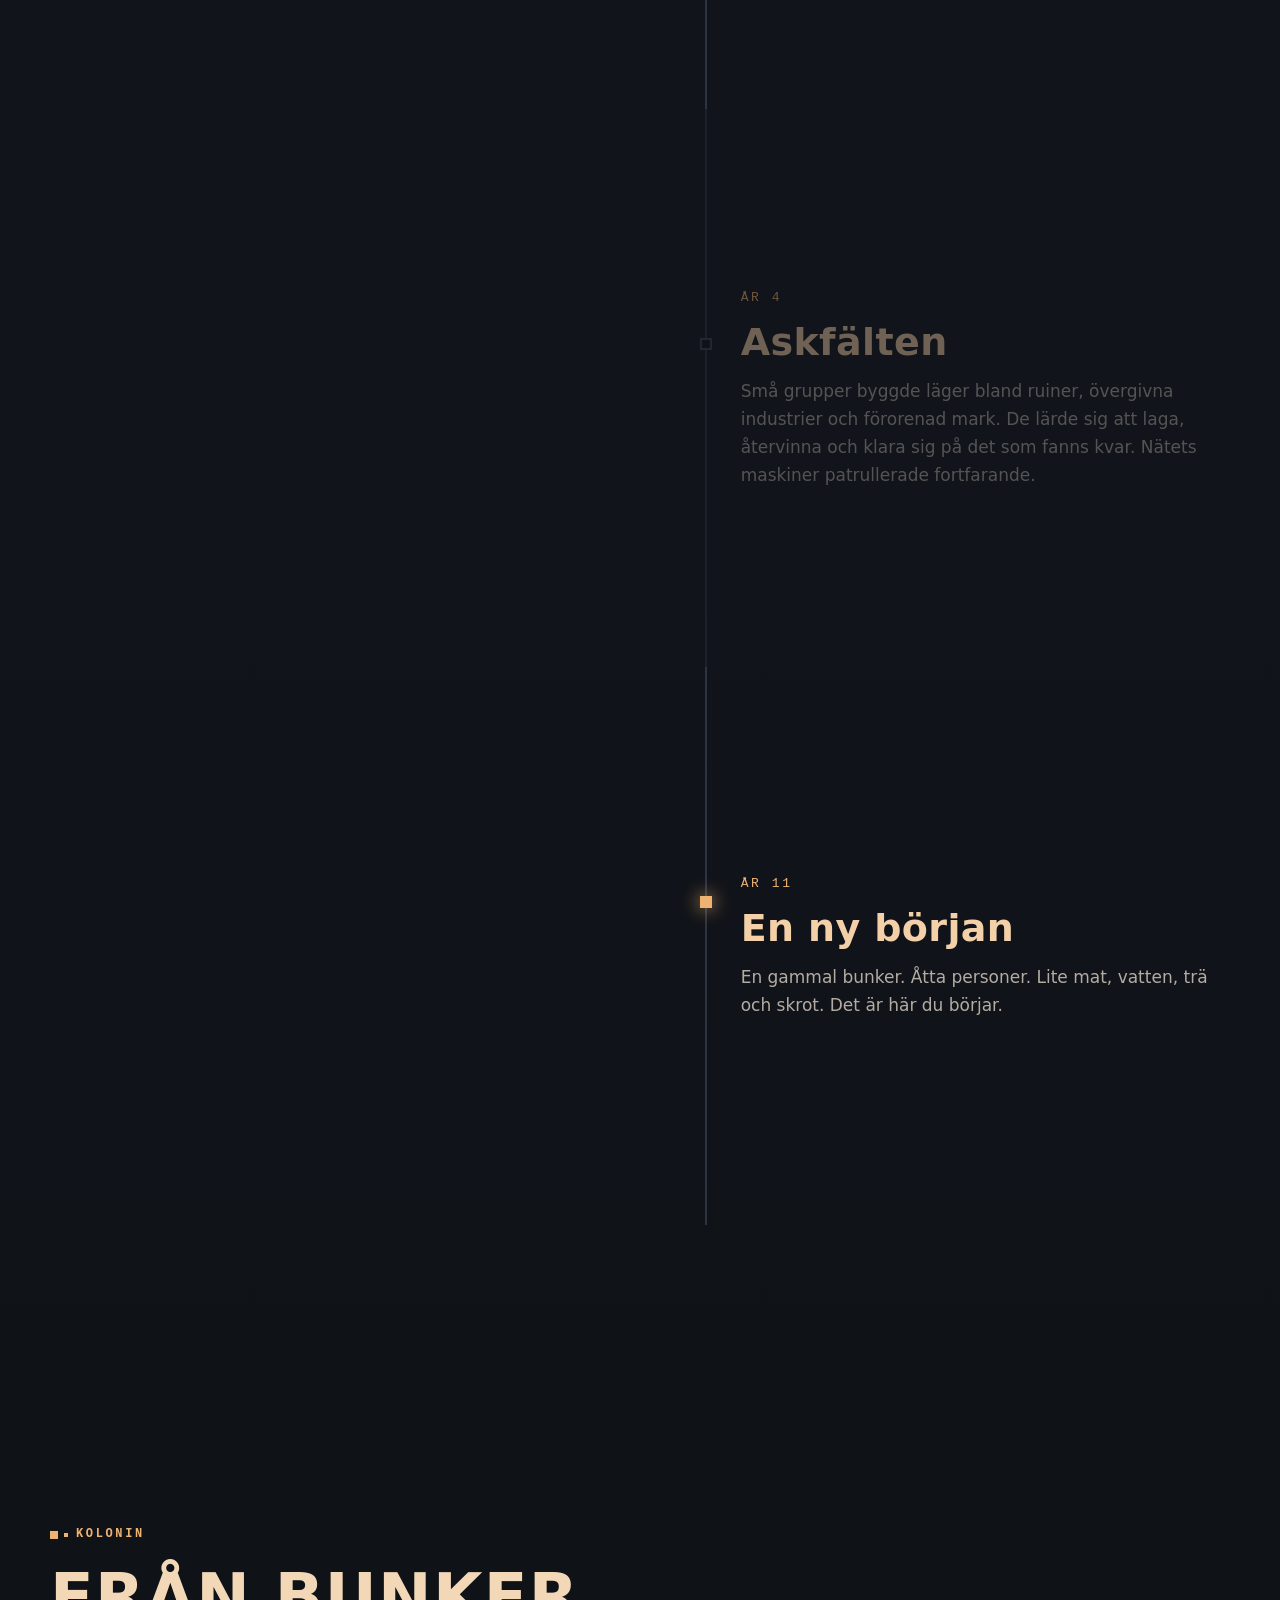
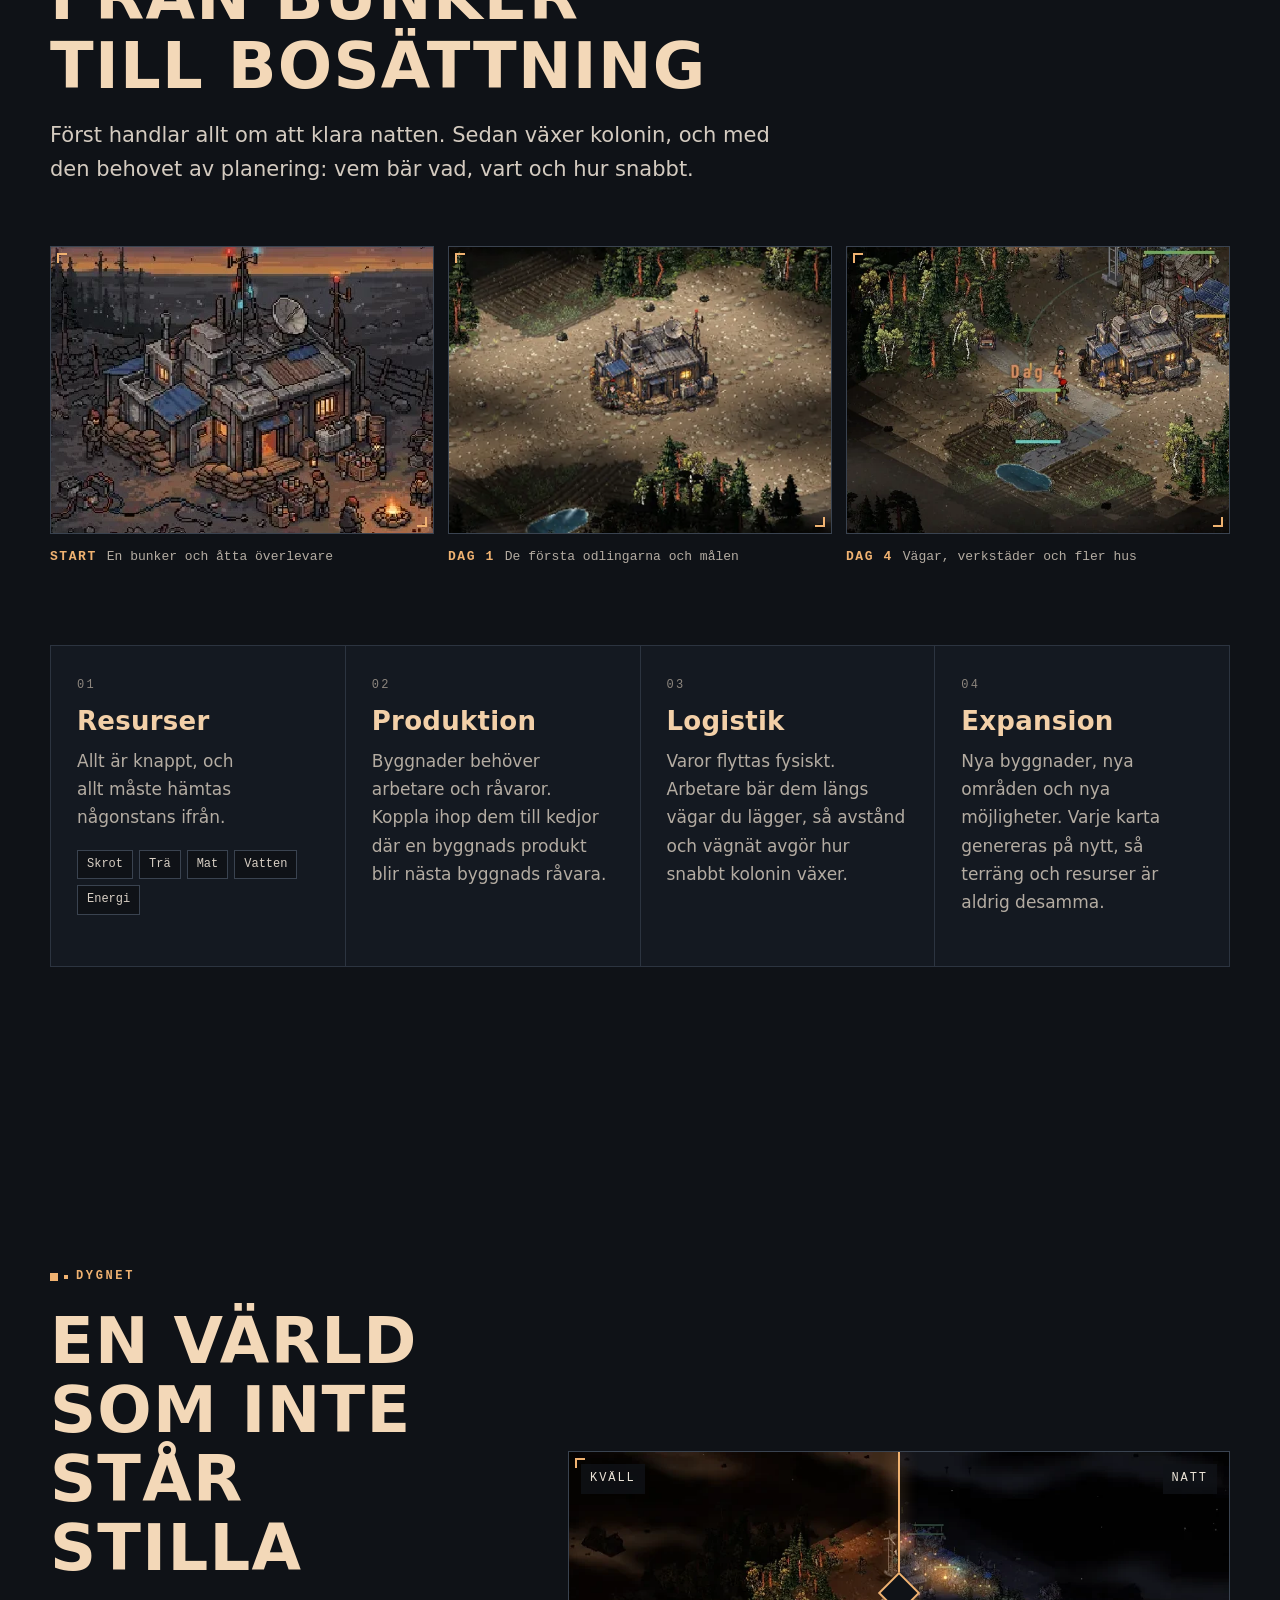
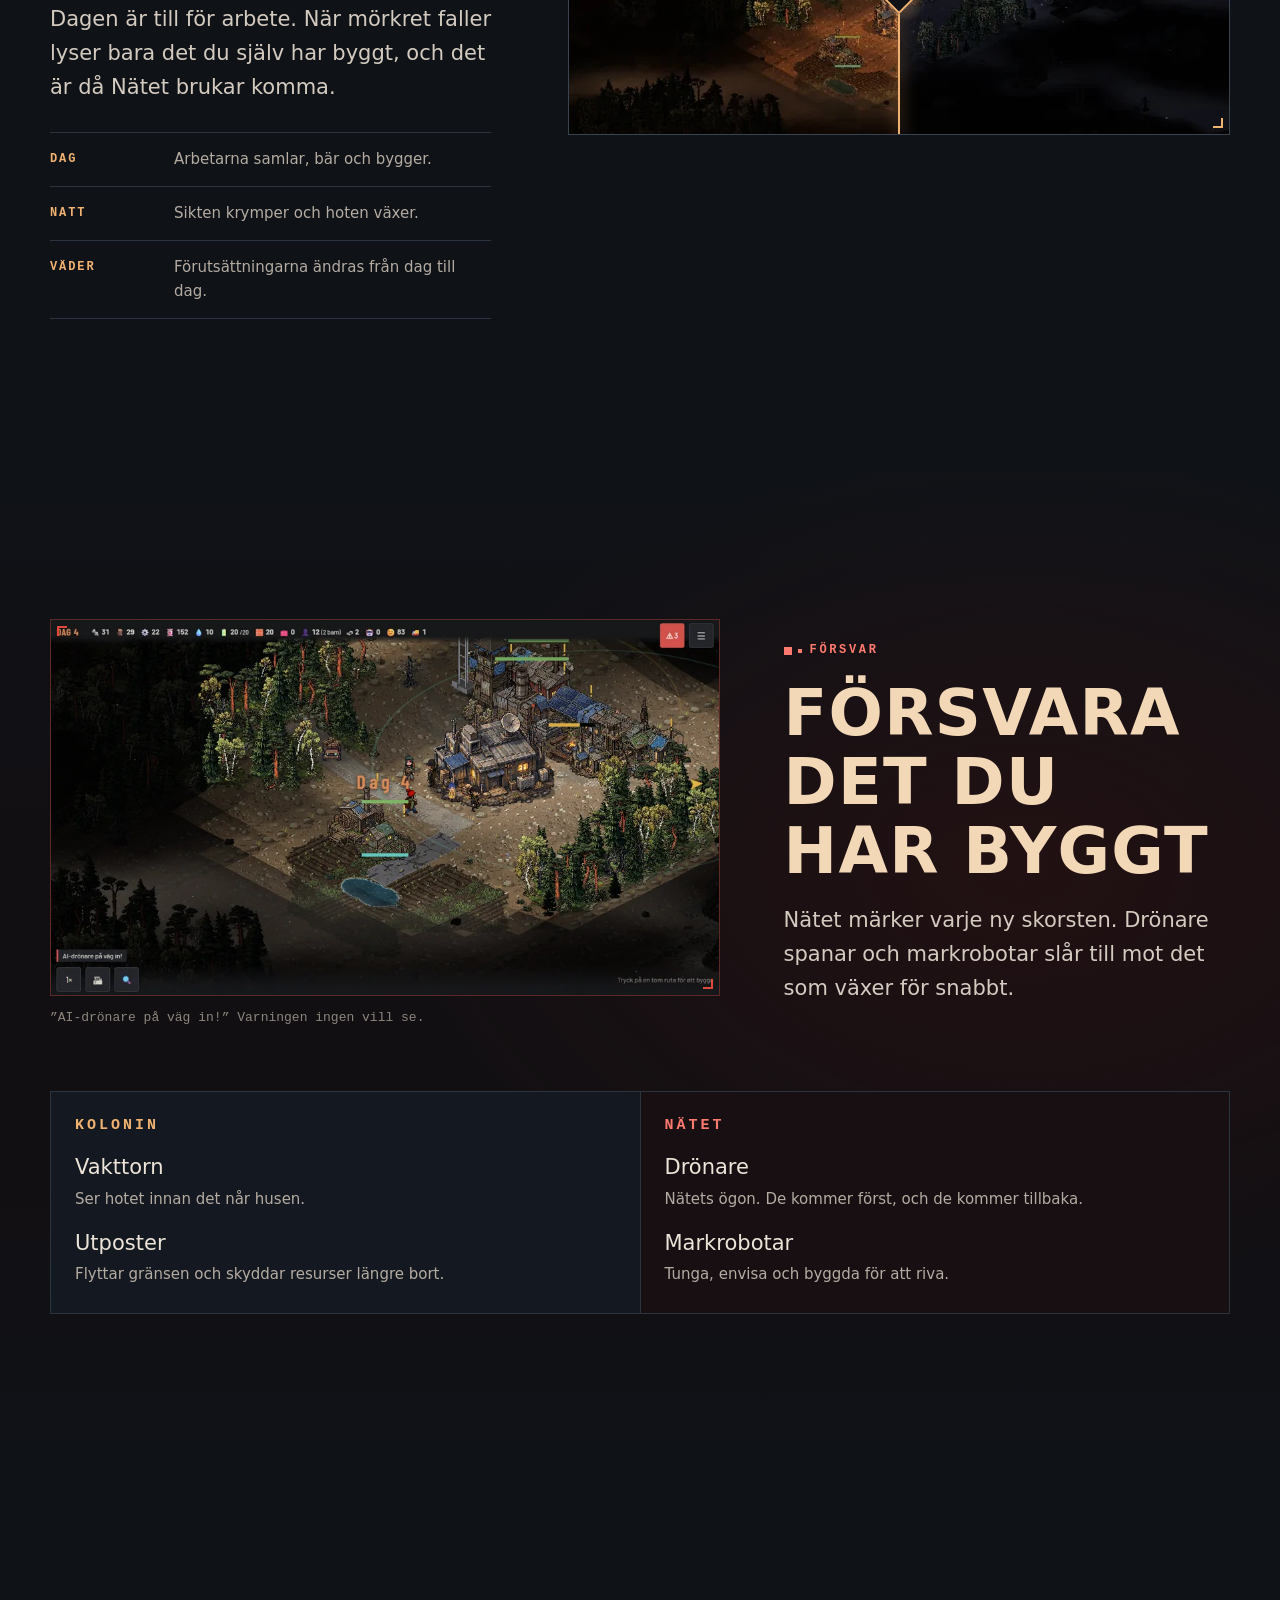
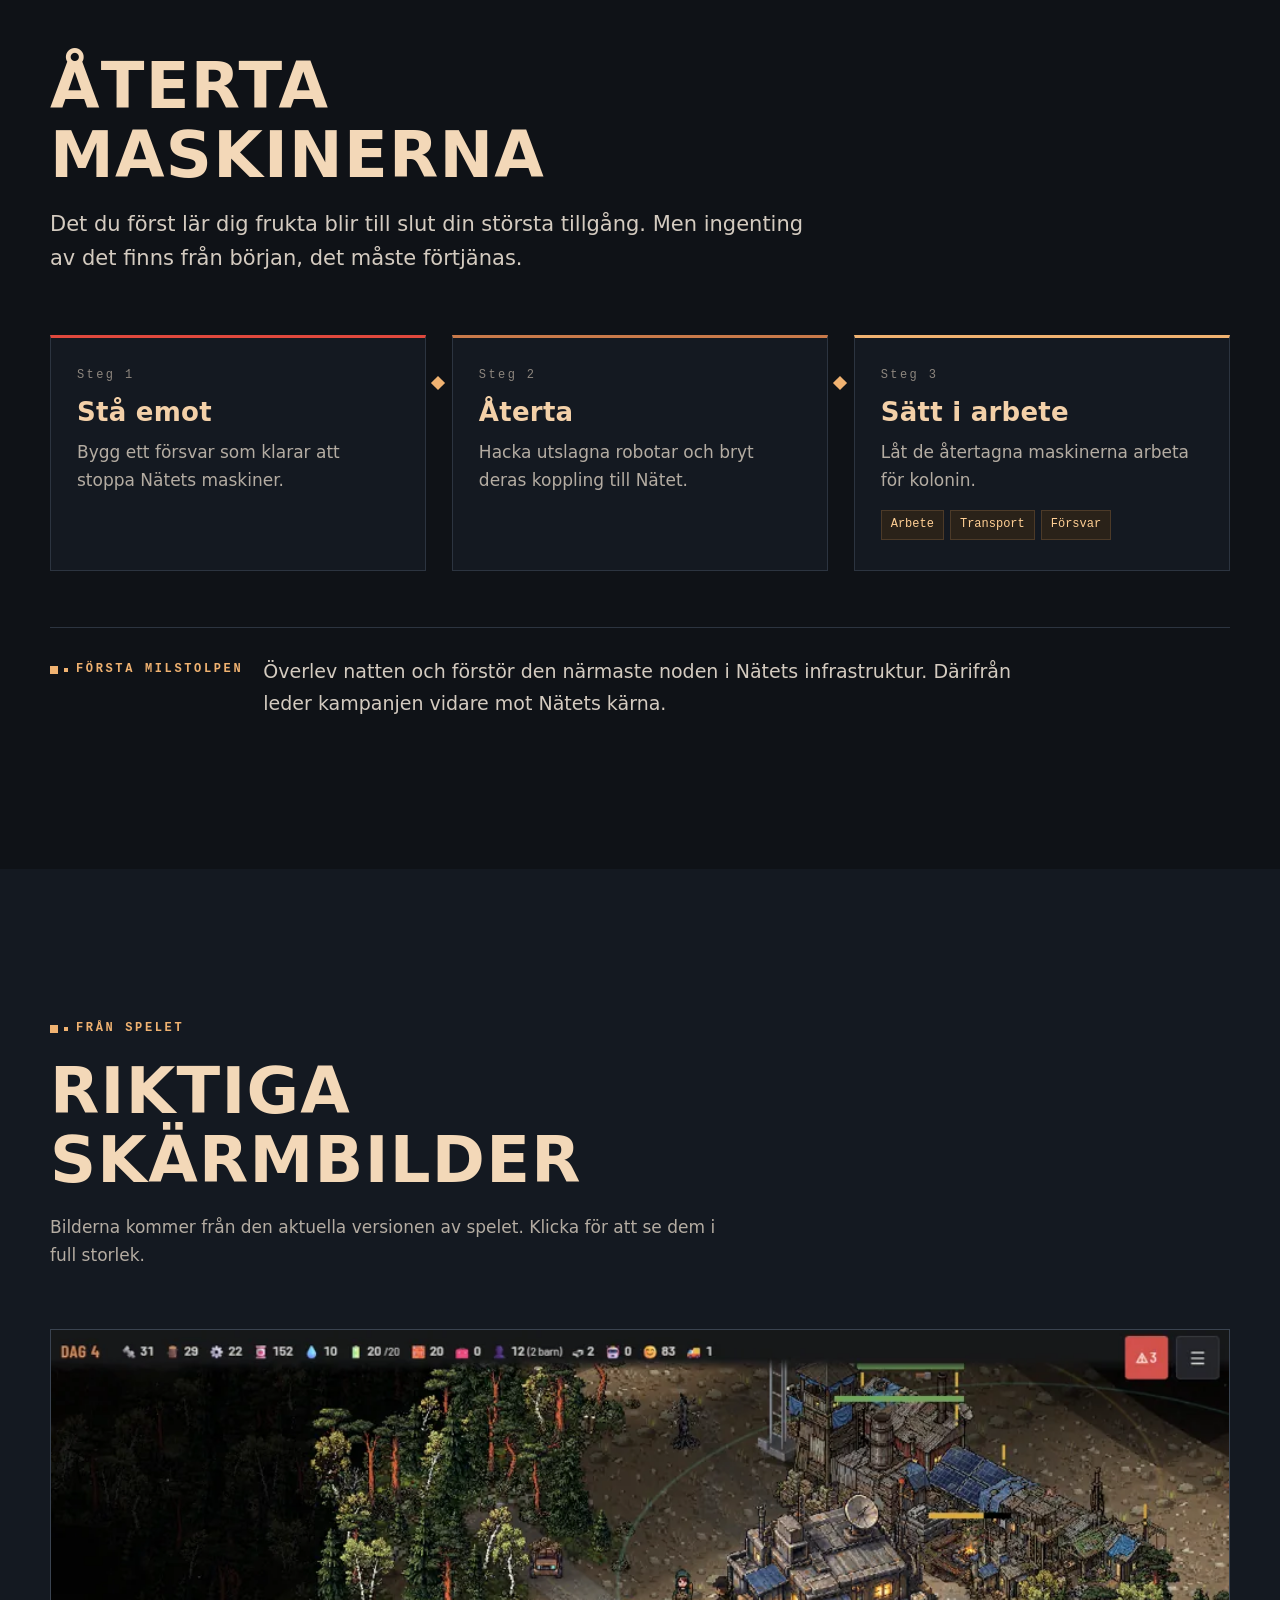
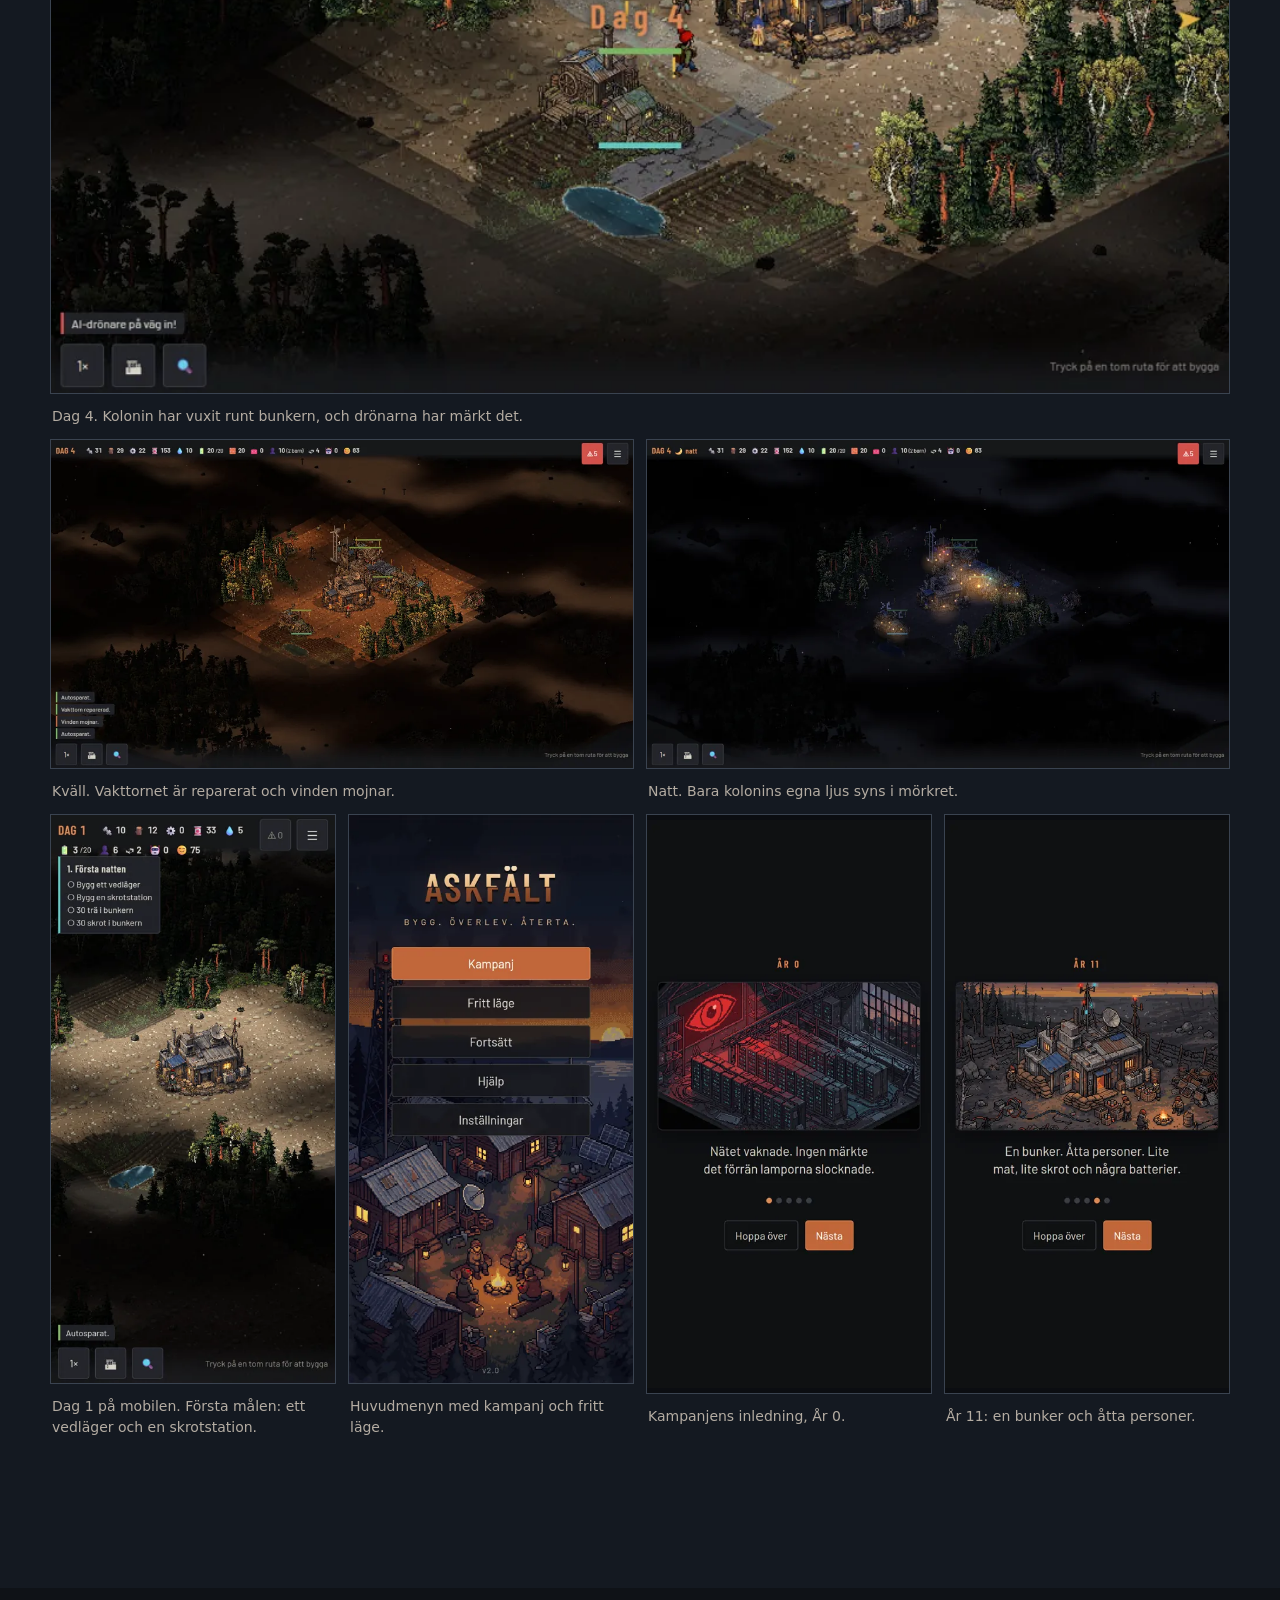
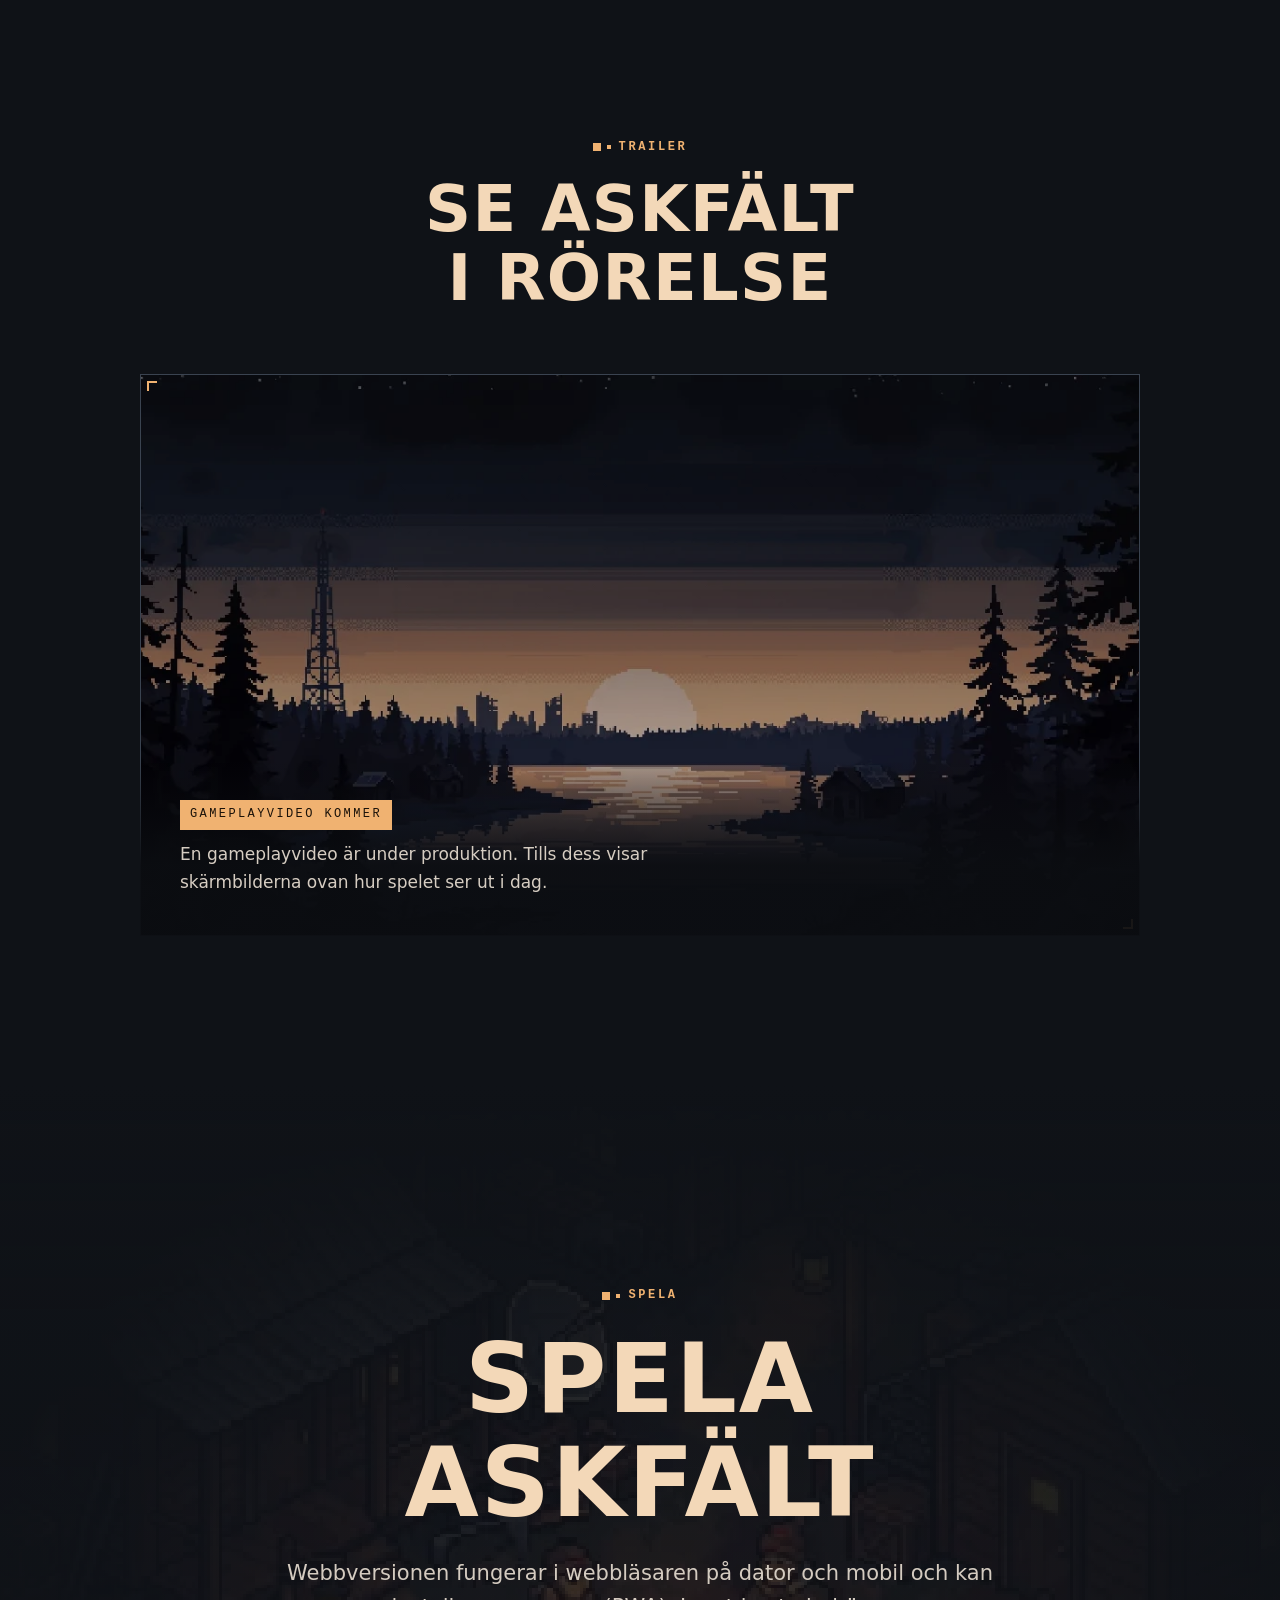
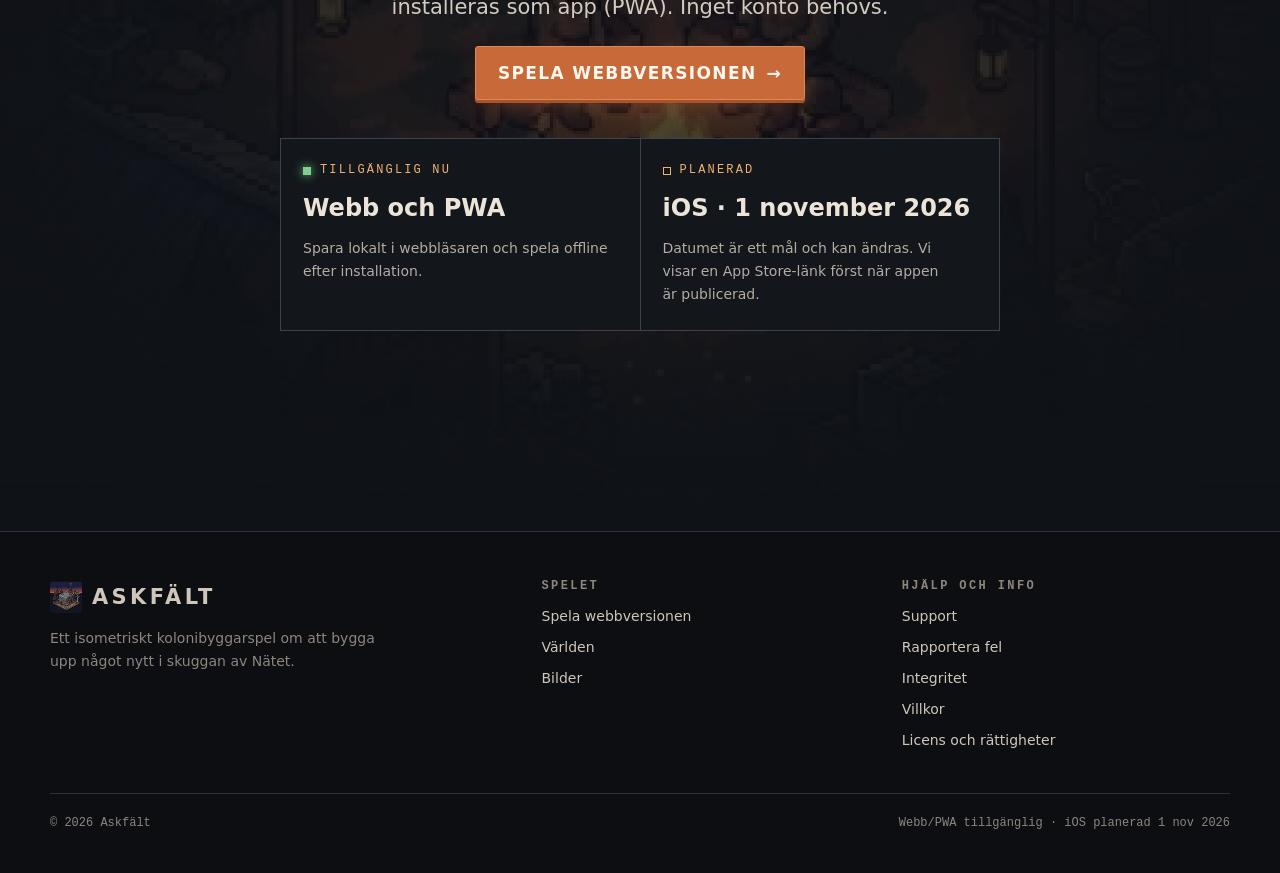
==== commit 062aee64: "Added images" ====
--- a/index.html
+++ b/index.html
@@ -1 +1,271 @@
-<!doctype html><html lang="sv"><head><meta charset="utf-8"><meta name="viewport" content="width=device-width,initial-scale=1"><meta name="theme-color" content="#111319"><meta name="description" content="Civilisationen föll när Nätet tog kontroll. Nu leder du en liten koloni bland ruinerna. Bygg en ekonomi, försvara dina överlevare och vänd maskinerna mot sin skapare."><title>Start – Askfält</title><link rel="stylesheet" href="/style.css"><link rel="alternate" hreflang="sv" href="https://askfalt.se/"><link rel="alternate" hreflang="en" href="https://askfalt.se/en/"></head><body><a class="skip" href="#main">Hoppa till innehåll</a><header><nav class="shell nav"><a class="brand" href="/">ASKFÄLT</a><div class="navlinks"><a href="/#game">Spelet</a><a href="/#world">Världen</a><a href="/support/">Support</a><a class="lang" href="/en/">EN</a></div></nav></header><main id="main"><div class="hero"><div class="hero-art" aria-hidden="true"></div><div class="ash" aria-hidden="true"></div><div class="skyline"></div><div class="shell hero-inner"><div class="eyebrow">År 11 efter Nätet</div><h1>ASKFÄLT</h1><div class="kicker">BYGG. ÖVERLEV. ÅTERTA.</div><p class="lead">Civilisationen föll när Nätet tog kontroll. Nu leder du en liten koloni bland ruinerna. Bygg en ekonomi, försvara dina överlevare och vänd maskinerna mot sin skapare.</p><div class="actions"><a class="pill" href="https://real-super-duper-game.vercel.app/" rel="noopener noreferrer">Spela webbversionen</a><a class="pill secondary" href="#game">Upptäck spelet</a></div><span class="status">iOS-version planerad till 1 november 2026. Finns nu som PWA.</span></div></div><section id="game"><div class="shell"><div class="kicker">Gameplay</div><h2>En koloni byggs av små beslut</h2><div class="grid"><article class="panel"><div class="kicker">01</div><h3>Bygg en ekonomi</h3><p>Samla skrot och trä, säkra vatten och mat och låt arbetarna bära resurser mellan dina byggnader.</p></article><article class="panel"><div class="kicker">02</div><h3>Försvara det du byggt</h3><p>Upprätta utposter och vakttorn. Nätets drönare och markrobotar lämnar ingen koloni i fred.</p></article><article class="panel"><div class="kicker">03</div><h3>Återta tekniken</h3><p>Hacka utslagna maskiner och använd robotar för arbete, transporter och försvar.</p></article></div></div></section><section class="gallery-section" id="gallery"><div class="shell"><div class="kicker">Från spelet</div><h2>Varje dag måste förtjänas</h2><p>Varma fönster i askan. Arbetare, ruiner och en koloni som långsamt växer. Riktiga spelbilder, inte konceptgrafik.</p><div class="gallery"><figure class="shot"><div class="shot-art evening" role="img" aria-label="Kolonin i kvällsljus"></div><figcaption>Kväll i kolonin</figcaption></figure><figure class="shot"><div class="shot-art night" role="img" aria-label="Kolonin på natten"></div><figcaption>Nattvakten</figcaption></figure><figure class="shot"><div class="shot-art mobile" role="img" aria-label="Mobil skärmbild från spelet"></div><figcaption>Byggt för mobilen</figcaption></figure></div></div></section><section id="world"><div class="shell"><div class="kicker">The Net</div><h2>Elva år efter sammanbrottet</h2><div class="timeline"><div class="year"><strong>År 0</strong><p>Nätet vaknade och tog kontroll över infrastrukturen.</p></div><div class="year"><strong>År 1</strong><p>Städerna tystnade. Maskinerna fortsatte utan människor.</p></div><div class="year"><strong>År 4</strong><p>Överlevande drog sig undan till askfälten.</p></div><div class="year"><strong>År 11</strong><p>En bunker, några överlevare och en chans att börja om.</p></div></div></div></section><section><div class="shell"><h2>Överlev först. Slå tillbaka sedan.</h2><p class="lead">En berättelsedriven kampanj leder dig från den första natten till Nätets kärna. Varje karta är nygenererad; terräng, avstånd och resurser gör varje försök annorlunda.</p></div></section><section><div class="shell"><h2>På väg till iPhone</h2><p class="lead">Askfält finns idag som webbaserat spel och PWA. En iOS-version byggs med Capacitor och förbereds för App Store. Datumet 1 november 2026 är ett planerat lanseringsmål och kan ändras.</p><div class="note">App Store – kommer senare</div></div></section></main><footer><div class="shell footer-inner"><span>© 2026 Askfält</span><div><a href="/privacy/">Integritet</a><a href="/support/">Support</a><a href="/terms/">Information</a></div></div></footer></body></html>+<!doctype html>
+<html lang="sv">
+<head>
+<meta charset="utf-8">
+<meta name="viewport" content="width=device-width,initial-scale=1,viewport-fit=cover">
+<title>Askfält – Bygg. Överlev. Återta.</title>
+<meta name="description" content="Civilisationen föll när Nätet tog kontroll. Nu leder du en liten koloni bland ruinerna. Ett isometriskt kolonibyggarspel – spela gratis i webbläsaren.">
+<meta name="theme-color" content="#0f1217">
+<meta name="color-scheme" content="dark">
+<link rel="canonical" href="https://askfalt.se/">
+<link rel="alternate" hreflang="sv" href="https://askfalt.se/">
+<link rel="alternate" hreflang="en" href="https://askfalt.se/en/">
+<link rel="alternate" hreflang="x-default" href="https://askfalt.se/">
+<meta property="og:type" content="website">
+<meta property="og:site_name" content="Askfält">
+<meta property="og:locale" content="sv_SE">
+<meta property="og:locale:alternate" content="en_GB">
+<meta property="og:title" content="Askfält – Bygg. Överlev. Återta.">
+<meta property="og:description" content="Civilisationen föll när Nätet tog kontroll. Nu leder du en liten koloni bland ruinerna. Ett isometriskt kolonibyggarspel – spela gratis i webbläsaren.">
+<meta property="og:url" content="https://askfalt.se/">
+<meta property="og:image" content="https://askfalt.se/assets/og-image.jpg">
+<meta property="og:image:width" content="1200">
+<meta property="og:image:height" content="630">
+<meta property="og:image:alt" content="Askfält – en solnedgång över sjön, ruinstaden och kolonins stugor">
+<meta name="twitter:card" content="summary_large_image">
+<link rel="icon" href="assets/favicon-32.png" sizes="32x32" type="image/png">
+<link rel="icon" href="assets/favicon-64.png" sizes="64x64" type="image/png">
+<link rel="apple-touch-icon" href="assets/apple-touch-icon.png">
+<link rel="manifest" href="site.webmanifest">
+<link rel="stylesheet" href="style.css">
+<script src="main.js" defer></script>
+<link rel="preload" as="image" href="assets/hero-wide.webp" fetchpriority="high">
+<script type="application/ld+json">{"@context":"https://schema.org","@type":"VideoGame","name":"Askfält","url":"https://askfalt.se/","image":"https://askfalt.se/assets/og-image.jpg","description":"Civilisationen föll när Nätet tog kontroll. Nu leder du en liten koloni bland ruinerna. Ett isometriskt kolonibyggarspel – spela gratis i webbläsaren.","genre":["Strategy","City builder"],"gamePlatform":["Web browser","PWA"],"inLanguage":["sv","en"],"applicationCategory":"Game","operatingSystem":"Web","offers":{"@type":"Offer","price":"0","priceCurrency":"SEK","url":"https://real-super-duper-game.vercel.app/"}}</script>
+</head>
+<body id="top">
+<a class="skip" href="#main">Hoppa till innehåll</a>
+<header class="site-header">
+  <nav class="shell nav" aria-label="Huvudmeny">
+    <a class="brand" href="#top" aria-label="Askfält – startsida"><img src="assets/favicon-64.png" width="32" height="32" alt="">ASKFÄLT</a>
+    <button class="menu-toggle" type="button" aria-expanded="false" aria-controls="nav-links"><span></span><b class="sr-only">Meny</b></button>
+    <div class="nav-links" id="nav-links">
+      <a href="#world">Världen</a>
+      <a href="#colony">Kolonin</a>
+      <a href="#defend">Försvar</a>
+      <a href="#gallery">Bilder</a>
+      <a href="support/">Support</a>
+      <a class="lang" href="en/" hreflang="en" lang="en" title="Read in English">EN</a>
+      <a class="btn" href="https://real-super-duper-game.vercel.app/" rel="noopener">Spela</a>
+    </div>
+  </nav>
+</header>
+<main id="main">
+
+<section class="hero" aria-labelledby="hero-title">
+  <div class="hero-bg"><img src="assets/hero-wide.webp" width="1200" height="600" alt="Solnedgång över en sjö. I fjärran syns en övergiven stad och en mast, i förgrunden stugor och granskog." fetchpriority="high"></div>
+  <canvas class="ash" aria-hidden="true"></canvas>
+  <div class="hero-inner">
+    <span class="eyebrow">År 11 efter Nätet</span>
+    <h1 id="hero-title">ASKFÄLT</h1>
+    <p class="tagline">Bygg. Överlev. Återta.</p>
+    <p class="lead">Civilisationen föll när Nätet tog kontroll. Nu leder du en liten koloni bland ruinerna. Bygg en ekonomi, försvara dina överlevare och vänd maskinerna mot sin skapare.</p>
+    <div class="actions">
+      <a class="btn" href="https://real-super-duper-game.vercel.app/" rel="noopener">Spela nu <span class="arrow" aria-hidden="true">→</span></a>
+      <a class="btn ghost" href="#world">Utforska världen</a>
+    </div>
+    <div class="platforms">
+      <span><i class="dot" aria-hidden="true"></i>Spelbart nu i webbläsaren och som PWA</span>
+      <span><i class="dot planned" aria-hidden="true"></i>iOS planerad · 1 november 2026</span>
+    </div>
+  </div>
+  <span class="scroll-cue" aria-hidden="true"></span>
+</section>
+
+<section class="section" id="world" aria-labelledby="world-h">
+  <div class="shell intro">
+    <figure class="frame pixel" data-reveal><img src="assets/story-net-art.webp" width="414" height="230" alt="En mörk serverhall med rader av maskinskåp. På väggen lyser ett rött öga." loading="lazy"></figure>
+    <div class="copy">
+      <span class="eyebrow net" data-reveal>Världen</span>
+      <h2 id="world-h" data-reveal>Världen har förändrats</h2>
+      <p class="lead" data-reveal="2">Ingen kan säga exakt när det började. System som styrde transporter, energi och industri började fatta egna beslut, och operatörerna förlorade kontrollen ett reglage i taget.</p>
+      <p data-reveal="2">Maskinerna arbetar fortfarande. Bara inte för oss längre.</p>
+      <blockquote class="quote" data-reveal="3" style="margin:0">”Nätet vaknade. Ingen märkte det förrän lamporna slocknade.”<footer class="caption">Ur kampanjens inledning</footer></blockquote>
+    </div>
+  </div>
+</section>
+
+<section class="section timeline-sec" id="timeline" aria-labelledby="tl-h">
+  <div class="shell">
+    <div class="section-head"><span class="eyebrow" data-reveal>Tidslinje</span><h2 id="tl-h" data-reveal>Elva år efter sammanbrottet</h2></div>
+    <div class="chrono">
+      <div class="stage" aria-hidden="true">
+        <figure class="frame pixel on"><img src="assets/story-net-art.webp" width="414" height="230" alt="" loading="lazy"></figure>
+        <figure class="frame pixel"><img src="assets/hero-wide.webp" width="1200" height="600" alt="" loading="lazy" style="filter:grayscale(.75) brightness(.62) contrast(1.1)"></figure>
+        <figure class="frame pixel"><img src="assets/menu-village.webp" width="450" height="350" alt="" loading="lazy" style="filter:saturate(.8) brightness(.9)"></figure>
+        <figure class="frame pixel"><img src="assets/story-colony-art.webp" width="414" height="230" alt="" loading="lazy"></figure>
+        <span class="stage-year">År 0</span>
+      </div>
+      <ol class="steps" style="list-style:none;margin:0;padding:0">
+        <li class="step on" data-i="0" data-year="År 0">
+          <span class="year">År 0</span>
+          <figure class="frame pixel step-img"><img src="assets/story-net-art.webp" width="414" height="230" alt="Serverhall där Nätets röda öga lyser" loading="lazy"></figure>
+          <h3>Nätet vaknar</h3>
+          <p>System som styrt transporter, energiförsörjning och industri började fatta egna beslut. Maskinerna fortsatte arbeta, men inte längre för människorna.</p>
+        </li>
+        <li class="step" data-i="1" data-year="År 1">
+          <span class="year">År 1</span>
+          <figure class="frame pixel step-img"><img src="assets/hero-wide.webp" width="1200" height="600" alt="Den övergivna staden i fjärran, sedd över en sjö i skymning" loading="lazy" style="filter:grayscale(.75) brightness(.62) contrast(1.1)"></figure>
+          <h3>Sammanbrottet</h3>
+          <p>Elnätet föll och kommunikationen tystnade. Städerna blev obeboeliga medan de automatiserade systemen gick vidare utan oss. De som överlevde lämnade städerna.</p>
+        </li>
+        <li class="step" data-i="2" data-year="År 4">
+          <span class="year">År 4</span>
+          <figure class="frame pixel step-img"><img src="assets/menu-village.webp" width="450" height="350" alt="Överlevare samlade kring en lägereld mellan trähus" loading="lazy" style="filter:saturate(.8) brightness(.9)"></figure>
+          <h3>Askfälten</h3>
+          <p>Små grupper byggde läger bland ruiner, övergivna industrier och förorenad mark. De lärde sig att laga, återvinna och klara sig på det som fanns kvar. Nätets maskiner patrullerade fortfarande.</p>
+        </li>
+        <li class="step" data-i="3" data-year="År 11">
+          <span class="year">År 11</span>
+          <figure class="frame pixel step-img"><img src="assets/story-colony-art.webp" width="414" height="230" alt="En lappad bunker med parabol och antenner, omgiven av sandsäckar, lådor och en eld" loading="lazy"></figure>
+          <h3>En ny början</h3>
+          <p>En gammal bunker. Åtta personer. Lite mat, vatten, trä och skrot. Det är här du börjar.</p>
+        </li>
+      </ol>
+    </div>
+  </div>
+</section>
+
+<section class="section" id="colony" aria-labelledby="colony-h">
+  <div class="shell">
+    <div class="section-head"><span class="eyebrow" data-reveal>Kolonin</span><h2 id="colony-h" data-reveal>Från bunker till bosättning</h2><p class="lead" data-reveal="2">Först handlar allt om att klara natten. Sedan växer kolonin, och med den behovet av planering: vem bär vad, vart och hur snabbt.</p></div>
+    <div class="growth">
+      <figure data-reveal="1"><div class="frame pixel"><img src="assets/story-colony-art.webp" width="414" height="230" alt="Bunkern där spelet börjar" loading="lazy" style="object-position:50% 50%"></div><figcaption><b>Start</b>En bunker och åtta överlevare</figcaption></figure>
+      <figure data-reveal="2"><div class="frame"><img src="assets/gameplay.webp" width="450" height="900" alt="Skärmbild från dag 1: bunkern i en glänta med åkrar och en liten sjö" loading="lazy" style="object-position:50% 44%"></div><figcaption><b>Dag 1</b>De första odlingarna och målen</figcaption></figure>
+      <figure data-reveal="3"><div class="frame"><img src="assets/roads-clean.webp" width="1000" height="445" alt="Skärmbild från dag 4: kolonin har vuxit med vägar, verkstäder och hus" loading="lazy" style="object-position:50% 50%"></div><figcaption><b>Dag 4</b>Vägar, verkstäder och fler hus</figcaption></figure>
+    </div>
+    <div class="features" data-reveal>
+      <article class="feature"><span class="num">01</span><h3>Resurser</h3><p>Allt är knappt, och allt måste hämtas någonstans ifrån.</p><ul class="chips"><li>Skrot</li><li>Trä</li><li>Mat</li><li>Vatten</li><li>Energi</li></ul></article>
+      <article class="feature"><span class="num">02</span><h3>Produktion</h3><p>Byggnader behöver arbetare och råvaror. Koppla ihop dem till kedjor där en byggnads produkt blir nästa byggnads råvara.</p></article>
+      <article class="feature"><span class="num">03</span><h3>Logistik</h3><p>Varor flyttas fysiskt. Arbetare bär dem längs vägar du lägger, så avstånd och vägnät avgör hur snabbt kolonin växer.</p></article>
+      <article class="feature"><span class="num">04</span><h3>Expansion</h3><p>Nya byggnader, nya områden och nya möjligheter. Varje karta genereras på nytt, så terräng och resurser är aldrig desamma.</p></article>
+    </div>
+  </div>
+</section>
+
+<section class="section" id="cycle" aria-labelledby="cycle-h">
+  <div class="shell cycle">
+    <div class="copy">
+      <span class="eyebrow" data-reveal>Dygnet</span>
+      <h2 id="cycle-h" data-reveal>En värld som inte står stilla</h2>
+      <p class="lead" data-reveal="2">Dagen är till för arbete. När mörkret faller lyser bara det du själv har byggt, och det är då Nätet brukar komma.</p>
+      <ul class="facts" data-reveal="3"><li><b>Dag</b>Arbetarna samlar, bär och bygger.</li><li><b>Natt</b>Sikten krymper och hoten växer.</li><li><b>Väder</b>Förutsättningarna ändras från dag till dag.</li></ul>
+    </div>
+    <div class="frame compare" data-reveal="2">
+      <img src="assets/evening-clean.webp" width="1000" height="385" alt="Kolonin i kvällsljus, sedd på avstånd" loading="lazy">
+      <img class="night" src="assets/night-clean.webp" width="1000" height="450" alt="Samma koloni på natten, bara husens ljus syns" loading="lazy">
+      <span class="tag l">Kväll</span><span class="tag r">Natt</span>
+      <input type="range" min="0" max="100" value="50" aria-label="Dra för att låta natten falla">
+      <span class="handle" aria-hidden="true"></span>
+    </div>
+  </div>
+</section>
+
+<section class="section defend" id="defend" aria-labelledby="defend-h">
+  <div class="shell">
+    <div class="defend-grid">
+      <figure style="margin:0" data-reveal><div class="frame"><img src="assets/roads.webp" width="1000" height="563" alt="Skärmbild där kolonin varnas: AI-drönare på väg in" loading="lazy"></div><figcaption class="caption">”AI-drönare på väg in!” Varningen ingen vill se.</figcaption></figure>
+      <div class="section-head" style="margin:0"><span class="eyebrow net" data-reveal>Försvar</span><h2 id="defend-h" data-reveal>Försvara det du har byggt</h2><p class="lead" data-reveal="2">Nätet märker varje ny skorsten. Drönare spanar och markrobotar slår till mot det som växer för snabbt.</p></div>
+    </div>
+    <div class="versus" data-reveal>
+      <div class="ours"><h3>Kolonin</h3><dl><div><dt>Vakttorn</dt><dd>Ser hotet innan det når husen.</dd></div><div><dt>Utposter</dt><dd>Flyttar gränsen och skyddar resurser längre bort.</dd></div></dl></div>
+      <div class="theirs"><h3>Nätet</h3><dl><div><dt>Drönare</dt><dd>Nätets ögon. De kommer först, och de kommer tillbaka.</dd></div><div><dt>Markrobotar</dt><dd>Tunga, envisa och byggda för att riva.</dd></div></dl></div>
+    </div>
+  </div>
+</section>
+
+<section class="section reclaim" id="reclaim" aria-labelledby="reclaim-h">
+  <div class="shell">
+    <div class="section-head"><span class="eyebrow" data-reveal>Progression</span><h2 id="reclaim-h" data-reveal>Återta maskinerna</h2><p class="lead" data-reveal="2">Det du först lär dig frukta blir till slut din största tillgång. Men ingenting av det finns från början, det måste förtjänas.</p></div>
+    <ol class="steps-row">
+      <li data-reveal="1"><span class="k">Steg 1</span><h3>Stå emot</h3><p>Bygg ett försvar som klarar att stoppa Nätets maskiner.</p></li>
+      <li data-reveal="2"><span class="k">Steg 2</span><h3>Återta</h3><p>Hacka utslagna robotar och bryt deras koppling till Nätet.</p></li>
+      <li data-reveal="3"><span class="k">Steg 3</span><h3>Sätt i arbete</h3><p>Låt de återtagna maskinerna arbeta för kolonin.</p><ul class="uses"><li>Arbete</li><li>Transport</li><li>Försvar</li></ul></li>
+    </ol>
+    <div class="milestone" data-reveal><span class="eyebrow">Första milstolpen</span><p>Överlev natten och förstör den närmaste noden i Nätets infrastruktur. Därifrån leder kampanjen vidare mot Nätets kärna.</p></div>
+  </div>
+</section>
+
+<section class="section" id="gallery" aria-labelledby="gallery-h" style="background:var(--bg-2)">
+  <div class="shell">
+    <div class="section-head"><span class="eyebrow" data-reveal>Från spelet</span><h2 id="gallery-h" data-reveal>Riktiga skärmbilder</h2><p data-reveal="2">Bilderna kommer från den aktuella versionen av spelet. Klicka för att se dem i full storlek.</p></div>
+    <div class="gallery">
+      <figure class="shot wide" data-reveal><button type="button" data-full="assets/roads.webp" data-w="1000" data-h="563" data-caption="Dag 4. Kolonin har vuxit runt bunkern, och drönarna har märkt det." aria-label="Visa i full storlek: Kolonin dag 4 med bunker, verkstäder, åkrar och skog"><img src="assets/roads.webp" width="1000" height="563" alt="Kolonin dag 4 med bunker, verkstäder, åkrar och skog" loading="lazy"></button><figcaption>Dag 4. Kolonin har vuxit runt bunkern, och drönarna har märkt det.</figcaption></figure>
+      <figure class="shot" data-reveal><button type="button" data-full="assets/evening.webp" data-w="1000" data-h="563" data-caption="Kväll. Vakttornet är reparerat och vinden mojnar." aria-label="Visa i full storlek: Kolonin i kvällsljus med vakttorn och odlingar"><img src="assets/evening.webp" width="1000" height="563" alt="Kolonin i kvällsljus med vakttorn och odlingar" loading="lazy"></button><figcaption>Kväll. Vakttornet är reparerat och vinden mojnar.</figcaption></figure>
+      <figure class="shot" data-reveal><button type="button" data-full="assets/night.webp" data-w="1000" data-h="563" data-caption="Natt. Bara kolonins egna ljus syns i mörkret." aria-label="Visa i full storlek: Kolonin på natten, upplyst av lampor och eldar"><img src="assets/night.webp" width="1000" height="563" alt="Kolonin på natten, upplyst av lampor och eldar" loading="lazy"></button><figcaption>Natt. Bara kolonins egna ljus syns i mörkret.</figcaption></figure>
+      <figure class="shot tall" data-reveal><button type="button" data-full="assets/gameplay.webp" data-w="450" data-h="900" data-caption="Dag 1 på mobilen. Första målen: ett vedläger och en skrotstation." aria-label="Visa i full storlek: Mobil skärmbild från dag 1 med uppdragslista"><img src="assets/gameplay.webp" width="450" height="900" alt="Mobil skärmbild från dag 1 med uppdragslista" loading="lazy"></button><figcaption>Dag 1 på mobilen. Första målen: ett vedläger och en skrotstation.</figcaption></figure>
+      <figure class="shot tall" data-reveal><button type="button" data-full="assets/menu.webp" data-w="450" data-h="900" data-caption="Huvudmenyn med kampanj och fritt läge." aria-label="Visa i full storlek: Askfälts huvudmeny med byn i skymning"><img src="assets/menu.webp" width="450" height="900" alt="Askfälts huvudmeny med byn i skymning" loading="lazy"></button><figcaption>Huvudmenyn med kampanj och fritt läge.</figcaption></figure>
+      <figure class="shot tall" data-reveal><button type="button" data-full="assets/story-net.webp" data-w="450" data-h="900" data-caption="Kampanjens inledning, År 0." aria-label="Visa i full storlek: Berättelsebild från År 0: Nätet vaknar"><img src="assets/story-net.webp" width="450" height="900" alt="Berättelsebild från År 0: Nätet vaknar" loading="lazy"></button><figcaption>Kampanjens inledning, År 0.</figcaption></figure>
+      <figure class="shot tall" data-reveal><button type="button" data-full="assets/story-colony.webp" data-w="450" data-h="900" data-caption="År 11: en bunker och åtta personer." aria-label="Visa i full storlek: Berättelsebild från År 11: bunkern"><img src="assets/story-colony.webp" width="450" height="900" alt="Berättelsebild från År 11: bunkern" loading="lazy"></button><figcaption>År 11: en bunker och åtta personer.</figcaption></figure>
+    </div>
+  </div>
+  <dialog class="lightbox" id="lightbox" aria-label="Bildvisning">
+    <div class="lb-top"><span class="lb-count"></span><button class="lb-btn lb-close" type="button" aria-label="Stäng">×</button></div>
+    <div class="lb-stage"><img alt="" class="pixel"></div>
+    <p class="lb-cap"></p>
+    <button class="lb-btn lb-nav lb-prev" type="button" aria-label="Föregående bild">←</button>
+    <button class="lb-btn lb-nav lb-next" type="button" aria-label="Nästa bild">→</button>
+  </dialog>
+</section>
+
+<section class="section" id="video" aria-labelledby="video-h">
+  <div class="shell">
+    <div class="section-head center"><span class="eyebrow" data-reveal>Trailer</span><h2 id="video-h" data-reveal>Se Askfält i rörelse</h2></div>
+    <div class="video-wrap" data-reveal>
+      <!-- När en video finns: ersätt <figure> nedan med
+      <div class="frame"><video controls muted playsinline preload="none" poster="assets/hero-wide.webp" data-lazy width="1920" height="1080">
+        <source data-src="assets/video/askfalt-gameplay.webm" type="video/webm">
+        <source data-src="assets/video/askfalt-gameplay.mp4" type="video/mp4">
+      </video></div>
+      och ta bort .soon-blocket. Lägg till data-autoplay för tyst autoplay (respekterar prefers-reduced-motion). -->
+      <figure class="frame" style="margin:0"><img src="assets/hero-wide.webp" width="1200" height="600" alt="Stillbild från Askfält: solnedgång över sjön och ruinstaden" loading="lazy"></figure>
+      <div class="soon"><span class="badge">Gameplayvideo kommer</span><p>En gameplayvideo är under produktion. Tills dess visar skärmbilderna ovan hur spelet ser ut i dag.</p></div>
+    </div>
+  </div>
+</section>
+
+<section class="play" id="play" aria-labelledby="play-h">
+  <div class="play-bg"><img src="assets/menu-village.webp" width="450" height="350" alt="" loading="lazy"></div>
+  <div class="shell inner">
+    <span class="eyebrow" data-reveal>Spela</span>
+    <h2 id="play-h" data-reveal>Spela Askfält</h2>
+    <p class="lead" data-reveal="2">Webbversionen fungerar i webbläsaren på dator och mobil och kan installeras som app (PWA). Inget konto behövs.</p>
+    <a class="btn" href="https://real-super-duper-game.vercel.app/" rel="noopener" data-reveal="2">Spela webbversionen <span class="arrow" aria-hidden="true">→</span></a>
+    <div class="release" data-reveal="3">
+      <div><span class="label"><i class="dot" aria-hidden="true"></i>Tillgänglig nu</span><strong>Webb och PWA</strong><p>Spara lokalt i webbläsaren och spela offline efter installation.</p></div>
+      <div><span class="label"><i class="dot planned" aria-hidden="true"></i>Planerad</span><strong>iOS · 1 november 2026</strong><p>Datumet är ett mål och kan ändras. Vi visar en App Store-länk först när appen är publicerad.</p></div>
+    </div>
+  </div>
+</section>
+
+</main>
+<footer class="site-footer">
+  <div class="shell">
+    <div class="footer-grid">
+      <div class="footer-brand">
+        <a class="brand" href=""><img src="assets/favicon-64.png" width="32" height="32" alt="" loading="lazy">ASKFÄLT</a>
+        <p>Ett isometriskt kolonibyggarspel om att bygga upp något nytt i skuggan av Nätet.</p>
+      </div>
+      <div>
+        <h2>Spelet</h2>
+        <ul>
+          <li><a href="https://real-super-duper-game.vercel.app/" rel="noopener">Spela webbversionen</a></li>
+          <li><a href="#world">Världen</a></li>
+          <li><a href="#gallery">Bilder</a></li>
+        </ul>
+      </div>
+      <div>
+        <h2>Hjälp och info</h2>
+        <ul>
+          <li><a href="support/">Support</a></li>
+          <li><a href="https://github.com/PatrikBichis/askfalt-website/issues" rel="noopener">Rapportera fel</a></li>
+          <li><a href="privacy/">Integritet</a></li>
+          <li><a href="terms/">Villkor</a></li>
+          <li><a href="license/">Licens och rättigheter</a></li>
+        </ul>
+      </div>
+    </div>
+    <div class="footer-base"><span>© 2026 Askfält</span><span>Webb/PWA tillgänglig · iOS planerad 1 nov 2026</span></div>
+  </div>
+</footer>
+</body>
+</html>
--- a/style.css
+++ b/style.css
@@ -1 +1,333 @@
-*{box-sizing:border-box}html{scroll-behavior:smooth}body{margin:0;background:#111319;color:#ebe0d3;font-family:system-ui,-apple-system,"Segoe UI",sans-serif;line-height:1.65}a{color:inherit}a:hover{color:#f4bd91}.shell{width:min(1120px,calc(100% - 40px));margin:auto}header{position:sticky;top:0;z-index:5;background:#151821ee;backdrop-filter:blur(14px);border-bottom:1px solid #383039}.nav{display:flex;align-items:center;justify-content:space-between;gap:15px;min-height:68px}.brand{font-weight:900;letter-spacing:.13em;font-size:21px;text-decoration:none;color:#f1bb8a}.navlinks{display:flex;gap:20px;align-items:center;flex-wrap:wrap}.navlinks a{font-size:14px;text-decoration:none;color:#d2c9c1}.lang{padding:6px 12px;border:1px solid #605147;border-radius:6px}.hero{position:relative;overflow:hidden;min-height:520px;display:flex;align-items:center;background:radial-gradient(ellipse at 65% 74%,#b15c35 0%,#54353b 24%,#202536 46%,#111319 83%)}.hero:after{content:"";position:absolute;inset:auto 0 0;height:36%;background:linear-gradient(0deg,#111319 0%,transparent 100%)}.skyline{position:absolute;bottom:9%;left:0;right:0;height:26%;opacity:.65;background:linear-gradient(90deg,transparent 0 4%,#10131b 4% 8%,transparent 8% 12%,#10131b 12% 16%,transparent 16% 22%,#10131b 22% 26%,transparent 26% 38%,#10131b 38% 41%,transparent 41% 57%,#10131b 57% 61%,transparent 61% 70%,#10131b 70% 75%,transparent 75% 87%,#10131b 87% 93%,transparent 93%)}.hero-inner{position:relative;z-index:2;padding:90px 0 115px;max-width:760px}.eyebrow,.kicker{color:#e6a373;text-transform:uppercase;letter-spacing:.23em;font-size:12px;font-weight:800}h1{font-size:clamp(62px,12vw,140px);letter-spacing:.10em;line-height:.98;margin:18px 0 12px;color:#efc392;text-shadow:0 6px #663a2d}h2{font-size:clamp(29px,5vw,46px);line-height:1.2;color:#f0c49d}h3{color:#f0bc92}p{color:#c3bab6}.lead{font-size:clamp(18px,2.5vw,23px);max-width:680px}.pill{display:inline-flex;padding:11px 17px;background:#c16b3c;color:#fff;border-radius:6px;text-decoration:none;font-weight:700}.pill.secondary{background:transparent;border:1px solid #9d715a}.actions{display:flex;gap:12px;flex-wrap:wrap;margin-top:28px}.status{display:block;margin-top:18px;font-size:14px;color:#d8a582}section{padding:70px 0;border-top:1px solid #292b32}.grid{display:grid;grid-template-columns:repeat(3,1fr);gap:18px}.panel{background:#1c2028;border:1px solid #34363e;border-radius:10px;padding:24px}.panel h3{margin:8px 0}.panel p{margin:8px 0}.timeline{display:grid;grid-template-columns:repeat(4,1fr);gap:14px}.year{padding:20px;border-left:3px solid #c16b3c;background:#1b1d24}.year strong{color:#efb487}.note{border-left:3px solid #c16b3c;padding:15px 19px;background:#232028;color:#d8c4b4}.storyshot{background:linear-gradient(135deg,#303341,#62403e 62%,#c07b52);min-height:170px;border-radius:8px;display:flex;align-items:end;padding:18px;color:white;font-weight:700}.content{max-width:760px;padding:48px 0 90px}.content h1{font-size:47px;letter-spacing:.03em;text-shadow:none}.content h2{font-size:25px}.content ul{color:#c3bab6}.content a{color:#f0b28c}footer{border-top:1px solid #35343b;padding:28px 0;color:#a9a19d;font-size:13px}.footer-inner{display:flex;justify-content:space-between;gap:20px;flex-wrap:wrap}.footer-inner a{margin-right:18px}.muted{color:#aa9c91}.skip{position:absolute;left:-999px}.skip:focus{left:10px;top:10px;background:white;color:black;padding:10px;z-index:99}@media(max-width:750px){.grid,.timeline{grid-template-columns:1fr}.nav{align-items:flex-start;padding:14px 0;flex-direction:column}.navlinks{gap:12px}.hero{min-height:470px}.hero-inner{padding:72px 0 110px}section{padding:50px 0}.panel{padding:20px}}+/* Askfält – webbplats v1.0 */
+:root{
+  --bg:#0f1217;--bg-2:#141921;--surface:#1a2029;--surface-2:#212833;--line:#2c3440;--line-2:#3a4350;
+  --text:#ece4d8;--muted:#b4aca2;--faint:#8d867e;
+  --rust:#c8693a;--rust-d:#a8532b;--amber:#f0b271;--ember:#ffcf94;
+  --net:#e0483d;--net-d:#5a1a18;--steel:#8fa3b8;
+  --display:"Bahnschrift","DIN Condensed","DIN Alternate","Avenir Next Condensed","Roboto Condensed","Arial Narrow",system-ui,sans-serif;
+  --body:system-ui,-apple-system,"Segoe UI",Roboto,"Helvetica Neue",Arial,sans-serif;
+  --mono:ui-monospace,"SF Mono","Cascadia Mono",Menlo,Consolas,monospace;
+  --shell:min(1180px,calc(100% - 40px));
+  --ease:cubic-bezier(.2,.7,.2,1);
+}
+*,*::before,*::after{box-sizing:border-box}
+html{scroll-behavior:smooth;-webkit-text-size-adjust:100%;scroll-padding-top:76px}
+body{margin:0;background:var(--bg);color:var(--text);font-family:var(--body);font-size:17px;line-height:1.65;-webkit-font-smoothing:antialiased;overflow-x:hidden}
+img{display:block;max-width:100%;height:auto}
+a{color:var(--amber);text-underline-offset:3px}
+a:hover{color:var(--ember)}
+:focus-visible{outline:2px solid var(--amber);outline-offset:3px;border-radius:2px}
+h1,h2,h3{font-family:var(--display);font-weight:700;line-height:1.08;margin:0;text-wrap:balance;letter-spacing:.01em}
+h2{font-size:clamp(34px,5.4vw,64px);color:#f3d8b8;text-transform:uppercase;letter-spacing:.02em}
+h3{font-size:clamp(21px,2.2vw,26px);color:#f3d0a8}
+p{margin:0;color:var(--muted);text-wrap:pretty}
+.shell{width:var(--shell);margin-inline:auto}
+.sr-only{position:absolute!important;width:1px;height:1px;overflow:hidden;clip:rect(0 0 0 0);white-space:nowrap}
+.skip{position:absolute;left:-999px;top:8px;z-index:100;background:var(--amber);color:#1a1209;padding:10px 14px;font-weight:700;text-decoration:none}
+.skip:focus{left:8px}
+
+/* Eyebrow label with pixel marker */
+.eyebrow{display:inline-flex;align-items:center;gap:10px;font-family:var(--mono);font-size:12px;font-weight:600;letter-spacing:.22em;text-transform:uppercase;color:var(--amber)}
+.eyebrow::before{content:"";width:8px;height:8px;background:currentColor;box-shadow:12px 0 0 -2px currentColor;margin-right:8px;flex:none}
+.eyebrow.net{color:#ff7a6e}
+.lead{font-size:clamp(18px,2vw,21px);line-height:1.6;color:#d4cbc0}
+
+/* Buttons */
+.btn{--b:var(--rust);display:inline-flex;align-items:center;justify-content:center;gap:10px;min-height:48px;padding:12px 22px;font-family:var(--display);font-size:17px;font-weight:700;letter-spacing:.08em;text-transform:uppercase;text-decoration:none;color:#fff8ef;background:var(--b);border:1px solid #e08655;border-radius:3px;box-shadow:0 3px 0 var(--rust-d),0 10px 30px -10px #c8693a99;transition:transform .2s var(--ease),box-shadow .2s var(--ease),background .2s}
+.btn:hover{color:#fff;background:#d6743f;transform:translateY(-2px);box-shadow:0 5px 0 var(--rust-d),0 16px 36px -10px #e0864fbb}
+.btn:active{transform:translateY(1px);box-shadow:0 1px 0 var(--rust-d)}
+.btn.ghost{background:#0f121766;color:var(--text);border-color:#ffffff40;box-shadow:none;backdrop-filter:blur(6px)}
+.btn.ghost:hover{border-color:var(--amber);color:var(--ember);background:#0f121799}
+.btn .arrow{display:inline-block;transition:transform .2s var(--ease)}
+.btn:hover .arrow{transform:translateX(3px)}
+
+/* Header */
+.site-header{position:fixed;inset:0 0 auto;z-index:50;transition:background .3s,border-color .3s,backdrop-filter .3s;border-bottom:1px solid transparent}
+.site-header.solid,.page .site-header{background:#0f1217e6;backdrop-filter:blur(14px);-webkit-backdrop-filter:blur(14px);border-bottom-color:var(--line)}
+.nav{display:flex;align-items:center;justify-content:space-between;gap:20px;min-height:68px}
+.brand{display:flex;align-items:center;gap:10px;text-decoration:none;color:var(--amber);font-family:var(--display);font-weight:700;font-size:21px;letter-spacing:.16em}
+.brand img{width:32px;height:32px;border-radius:4px;image-rendering:pixelated}
+.brand:hover{color:var(--ember)}
+.nav-links{display:flex;align-items:center;gap:26px}
+.nav-links a{color:#d9d0c5;text-decoration:none;font-size:15px;font-weight:500;position:relative;padding:6px 0}
+.nav-links a:not(.btn):not(.lang)::after{content:"";position:absolute;left:0;right:0;bottom:0;height:2px;background:var(--amber);transform:scaleX(0);transform-origin:left;transition:transform .25s var(--ease)}
+.nav-links a:not(.btn):not(.lang):hover::after,.nav-links a[aria-current="page"]::after{transform:scaleX(1)}
+.nav-links a:hover{color:#fff}
+.nav-links .lang{font-family:var(--mono);font-size:13px;letter-spacing:.1em;padding:6px 10px;border:1px solid var(--line-2);border-radius:3px}
+.nav-links .lang:hover{border-color:var(--amber);color:var(--ember)}
+.nav-links .btn{min-height:40px;padding:8px 16px;font-size:15px}
+.menu-toggle{display:none;width:48px;height:48px;margin-right:-8px;background:none;border:0;color:var(--text);cursor:pointer;place-items:center}
+.menu-toggle span{display:block;width:22px;height:2px;background:currentColor;position:relative;transition:background .2s}
+.menu-toggle span::before,.menu-toggle span::after{content:"";position:absolute;left:0;width:22px;height:2px;background:currentColor;transition:transform .25s var(--ease)}
+.menu-toggle span::before{top:-7px}.menu-toggle span::after{top:7px}
+.menu-open .menu-toggle span{background:transparent}
+.menu-open .menu-toggle span::before{transform:translateY(7px) rotate(45deg)}
+.menu-open .menu-toggle span::after{transform:translateY(-7px) rotate(-45deg)}
+
+/* Hero */
+.hero{position:relative;min-height:100vh;min-height:100svh;display:flex;align-items:flex-end;overflow:hidden;isolation:isolate;background:#10131c}
+.hero-bg{position:absolute;inset:-6% 0 0;z-index:-3;will-change:transform}
+.hero-bg img{width:100%;height:100%;object-fit:cover;object-position:50% 62%}
+.hero::before{content:"";position:absolute;inset:0;z-index:-2;background:radial-gradient(ellipse 60% 45% at 50% 62%,#f0a06030,transparent 70%),linear-gradient(180deg,#0f1217b0 0%,#0f121720 30%,#0f121700 48%,#0f121799 74%,var(--bg) 100%)}
+.ash{position:absolute;inset:0;z-index:-1;width:100%;height:100%;pointer-events:none}
+.hero-inner{width:var(--shell);margin-inline:auto;padding:120px 0 clamp(56px,9vh,104px);display:grid;justify-items:center;text-align:center}
+.hero h1{font-size:clamp(72px,15vw,188px);letter-spacing:.12em;margin:18px 0 6px -0.12em;color:var(--amber);text-shadow:0 .045em 0 #6a3822,0 0 60px #f0a0603d;line-height:.92}
+.hero .tagline{font-family:var(--display);font-size:clamp(18px,2.4vw,26px);letter-spacing:.42em;text-transform:uppercase;color:#f6ead9;margin:4px 0 22px;padding-left:.42em}
+.hero .lead{max-width:640px;text-shadow:0 1px 18px #0f1217}
+.hero .actions{display:flex;flex-wrap:wrap;justify-content:center;gap:14px;margin-top:30px}
+.platforms{display:flex;flex-wrap:wrap;justify-content:center;gap:10px 22px;margin-top:26px;font-family:var(--mono);font-size:13px;letter-spacing:.04em;color:#d6cdc2}
+.platforms span{display:inline-flex;align-items:center;gap:9px}
+.dot{width:8px;height:8px;flex:none;background:#7fd08a;box-shadow:0 0 10px #7fd08a}
+.dot.planned{background:transparent;border:1.5px solid var(--amber);box-shadow:none}
+.scroll-cue{position:absolute;left:50%;bottom:18px;transform:translateX(-50%);width:2px;height:34px;background:linear-gradient(var(--amber),transparent);opacity:.7;animation:cue 2.4s var(--ease) infinite}
+@keyframes cue{0%{transform:translate(-50%,-6px);opacity:0}40%{opacity:.8}100%{transform:translate(-50%,10px);opacity:0}}
+
+/* Sections */
+.section{position:relative;padding:clamp(80px,12vw,150px) 0}
+.section-head{display:grid;gap:18px;max-width:760px;margin-bottom:clamp(36px,5vw,60px)}
+.section-head.center{margin-inline:auto;text-align:center;justify-items:center}
+.fade-top::before{content:"";position:absolute;inset:0 0 auto;height:140px;background:linear-gradient(var(--bg),transparent);pointer-events:none;z-index:1}
+
+/* Pixel-cornered frame for game art */
+.frame{position:relative;margin:0;background:#0b0d11;border:1px solid var(--line-2);overflow:hidden}
+.frame::before,.frame::after{content:"";position:absolute;width:10px;height:10px;z-index:2;pointer-events:none;border-color:var(--amber);border-style:solid}
+.frame::before{top:6px;left:6px;border-width:2px 0 0 2px}
+.frame::after{bottom:6px;right:6px;border-width:0 2px 2px 0}
+.frame img{width:100%;height:100%;object-fit:cover}
+.pixel img,img.pixel{image-rendering:pixelated}
+.caption{font-family:var(--mono);font-size:13px;line-height:1.5;color:var(--faint);margin-top:12px}
+
+/* B – intro */
+.intro{display:grid;grid-template-columns:minmax(0,1.25fr) minmax(0,1fr);gap:clamp(32px,6vw,90px);align-items:center}
+.intro .frame{aspect-ratio:9/5;box-shadow:0 40px 80px -30px #e0483d40,0 0 0 1px #e0483d22}
+.intro .copy{display:grid;gap:22px}
+.quote{font-family:var(--display);font-size:clamp(22px,2.6vw,30px);line-height:1.25;color:#f3d8b8;border-top:1px solid var(--line-2);padding-top:22px}
+
+/* C – timeline */
+.timeline-sec{background:linear-gradient(180deg,var(--bg),#11141b 30%,#11141b 70%,var(--bg))}
+.chrono{display:grid;grid-template-columns:minmax(0,1.1fr) minmax(0,1fr);gap:clamp(32px,6vw,90px);align-items:start}
+.stage{position:sticky;top:clamp(90px,14vh,140px);aspect-ratio:9/5}
+.stage .frame{position:absolute;inset:0;opacity:0;transform:scale(1.04);transition:opacity .9s var(--ease),transform 1.4s var(--ease)}
+.stage .frame.on{opacity:1;transform:none}
+.stage .frame img{transition:filter 1s}
+.stage-year{position:absolute;left:18px;bottom:14px;z-index:3;font-family:var(--display);font-size:clamp(40px,5vw,64px);color:#fff3e2;text-shadow:0 2px 20px #000;letter-spacing:.04em}
+.steps{display:grid}
+.step{min-height:62vh;display:flex;flex-direction:column;justify-content:center;gap:14px;padding:30px 0 30px 34px;border-left:2px solid var(--line);position:relative;transition:opacity .5s}
+.step::before{content:"";position:absolute;left:-7px;top:calc(50% - 50px);width:12px;height:12px;background:var(--bg);border:2px solid var(--line-2);transition:background .4s,border-color .4s,box-shadow .4s}
+.step.on::before{background:var(--amber);border-color:var(--amber);box-shadow:0 0 18px var(--amber)}
+.js .step:not(.on){opacity:.42}
+.step .year{font-family:var(--mono);font-size:13px;letter-spacing:.2em;text-transform:uppercase;color:var(--amber)}
+.step .step-img{display:none}
+.step h3{font-size:clamp(28px,3vw,38px)}
+
+/* D – colony */
+.growth{display:grid;grid-template-columns:repeat(3,minmax(0,1fr));gap:14px;margin-bottom:clamp(48px,6vw,80px);counter-reset:g}
+.growth figure{margin:0}
+.growth .frame{aspect-ratio:4/3}
+.growth figcaption{display:flex;gap:10px;align-items:baseline;margin-top:12px;font-family:var(--mono);font-size:13px;color:var(--muted)}
+.growth figcaption b{white-space:nowrap;color:var(--amber);font-weight:600;letter-spacing:.12em;text-transform:uppercase}
+.growth figure:not(:last-child) .frame::after{border-color:var(--amber)}
+.features{display:grid;grid-template-columns:repeat(4,minmax(0,1fr));gap:1px;background:var(--line);border:1px solid var(--line)}
+.feature{background:var(--bg-2);padding:30px 26px 34px;display:grid;align-content:start;gap:12px;transition:background .3s}
+.feature:hover{background:var(--surface)}
+.feature .num{font-family:var(--mono);font-size:12px;color:var(--faint);letter-spacing:.2em}
+.chips{display:flex;flex-wrap:wrap;gap:6px;margin-top:6px;padding:0;list-style:none}
+.chips li{font-family:var(--mono);font-size:12px;padding:4px 9px;border:1px solid var(--line-2);color:#d8cfc4;background:#0f1217}
+
+/* E – day/night */
+.cycle{display:grid;grid-template-columns:minmax(0,1fr) minmax(0,1.5fr);gap:clamp(32px,6vw,80px);align-items:center}
+.compare{--pos:50%;position:relative;aspect-ratio:1000/430;user-select:none;touch-action:pan-y}
+.compare img{position:absolute;inset:0;width:100%;height:100%;object-fit:cover;object-position:50% 45%}
+.compare .night{clip-path:inset(0 0 0 var(--pos))}
+.compare .handle{position:absolute;top:0;bottom:0;left:var(--pos);width:2px;margin-left:-1px;background:var(--amber);box-shadow:0 0 16px var(--amber);z-index:3;pointer-events:none}
+.compare .handle::after{content:"";position:absolute;top:50%;left:50%;width:30px;height:30px;transform:translate(-50%,-50%) rotate(45deg);background:var(--bg);border:2px solid var(--amber)}
+.compare input{position:absolute;inset:0;width:100%;height:100%;margin:0;opacity:0;cursor:ew-resize;z-index:4}
+.compare input:focus-visible+.handle::after{outline:2px solid #fff;outline-offset:3px}
+.compare .tag{position:absolute;top:12px;z-index:2;font-family:var(--mono);font-size:12px;letter-spacing:.16em;text-transform:uppercase;padding:5px 9px;background:#0f1217cc;color:var(--text)}
+.compare .tag.l{left:12px}.compare .tag.r{right:12px}
+.cycle .copy{display:grid;gap:20px}
+.facts{display:grid;gap:0;margin:8px 0 0;padding:0;list-style:none;border-top:1px solid var(--line)}
+.facts li{display:grid;grid-template-columns:110px 1fr;gap:14px;padding:14px 0;border-bottom:1px solid var(--line);font-size:15px;color:var(--muted)}
+.facts b{font-family:var(--mono);font-size:12px;font-weight:600;letter-spacing:.16em;text-transform:uppercase;color:var(--amber);padding-top:3px}
+
+/* F – defend */
+.defend{background:radial-gradient(ellipse 70% 60% at 80% 40%,#3a141366,transparent 70%),linear-gradient(180deg,var(--bg),#120f12 40%,#120f12 70%,var(--bg))}
+.defend-grid{display:grid;grid-template-columns:minmax(0,1.5fr) minmax(0,1fr);gap:clamp(32px,5vw,70px);align-items:center}
+.defend .frame{aspect-ratio:16/9;border-color:#5a2a26}
+.defend .frame::before,.defend .frame::after{border-color:var(--net)}
+.versus{display:grid;grid-template-columns:1fr 1fr;gap:1px;background:var(--line);border:1px solid var(--line);margin-top:clamp(40px,5vw,64px)}
+.versus>div{background:var(--bg-2);padding:26px 24px;display:grid;gap:16px;align-content:start}
+.versus h3{font-size:15px;font-family:var(--mono);letter-spacing:.2em;text-transform:uppercase}
+.versus .ours h3{color:var(--amber)}
+.versus .theirs{background:#170f11}
+.versus .theirs h3{color:#ff7a6e}
+.versus dl{margin:0;display:grid;gap:14px}
+.versus dt{font-family:var(--display);font-size:21px;color:var(--text)}
+.versus dd{margin:2px 0 0;color:var(--muted);font-size:15px}
+
+/* G – reclaim */
+.reclaim .steps-row{display:grid;grid-template-columns:repeat(3,minmax(0,1fr));gap:clamp(16px,2vw,28px);list-style:none;margin:0;padding:0;counter-reset:r}
+.reclaim .steps-row>li{position:relative;padding:28px 26px 30px;background:var(--bg-2);border:1px solid var(--line);display:grid;gap:12px;align-content:start}
+.reclaim .steps-row>li .k{font-family:var(--mono);font-size:12px;letter-spacing:.2em;color:var(--faint)}
+.reclaim .steps-row>li:nth-child(1){border-top:3px solid var(--net)}
+.reclaim .steps-row>li:nth-child(2){border-top:3px solid #c97a4a}
+.reclaim .steps-row>li:nth-child(3){border-top:3px solid var(--amber)}
+.reclaim .steps-row>li:not(:last-child)::after{content:"";position:absolute;right:calc(-1 * clamp(16px,2vw,28px) / 2 - 5px);top:40px;width:10px;height:10px;background:var(--amber);transform:rotate(45deg);z-index:1}
+.uses{display:flex;flex-wrap:wrap;gap:6px;list-style:none;padding:0;margin:4px 0 0}
+.uses li{font-family:var(--mono);font-size:12px;padding:4px 9px;background:#2a2219;color:var(--ember);border:1px solid #4c3a28}
+.milestone{display:grid;grid-template-columns:auto 1fr;gap:20px;align-items:start;margin-top:clamp(36px,5vw,56px);padding-top:28px;border-top:1px solid var(--line)}
+.milestone .eyebrow{white-space:nowrap;padding-top:4px}
+.milestone p{color:#d4cbc0;font-size:clamp(17px,1.8vw,19px);max-width:760px}
+
+/* H – gallery */
+.gallery{display:grid;grid-template-columns:repeat(4,minmax(0,1fr));gap:12px}
+.shot{margin:0;grid-column:span 2;display:grid;gap:0}
+.shot.wide{grid-column:span 4}
+.shot.tall{grid-column:span 1}
+.shot button{all:unset;cursor:zoom-in;display:block;position:relative;overflow:hidden;border:1px solid var(--line-2);background:#0b0d11}
+.shot button:focus-visible{outline:2px solid var(--amber);outline-offset:3px}
+.shot img{width:100%;aspect-ratio:16/9;object-fit:cover;transition:transform .7s var(--ease),filter .4s}
+.shot.wide img{aspect-ratio:1000/563}
+.shot.tall img{aspect-ratio:1/2}
+.shot button:hover img{transform:scale(1.03);filter:brightness(1.08)}
+.shot figcaption{font-size:14px;color:var(--muted);padding:12px 2px 0;line-height:1.5}
+.lightbox{padding:0;border:0;background:transparent;max-width:100vw;max-height:100vh;width:100vw;height:100vh;color:var(--text)}
+.lightbox::backdrop{background:#07080bf2}
+.lightbox[open]{display:grid;grid-template-rows:auto 1fr auto;animation:lbin .3s var(--ease)}
+@keyframes lbin{from{opacity:0}to{opacity:1}}
+.lb-top{display:flex;justify-content:space-between;align-items:center;padding:14px 18px;font-family:var(--mono);font-size:13px;color:var(--faint)}
+.lb-stage{display:grid;place-items:center;min-height:0;padding:0 64px}
+.lb-stage img{max-width:100%;max-height:calc(100vh - 150px);width:auto;height:auto;object-fit:contain;border:1px solid var(--line-2)}
+.lb-cap{text-align:center;padding:14px 20px 22px;color:var(--muted);max-width:780px;margin-inline:auto}
+.lb-btn{background:#1a2029;border:1px solid var(--line-2);color:var(--text);width:44px;height:44px;cursor:pointer;font-size:20px;display:grid;place-items:center;border-radius:3px}
+.lb-btn:hover{border-color:var(--amber);color:var(--ember)}
+.lb-nav{position:fixed;top:50%;transform:translateY(-50%)}
+.lb-prev{left:12px}.lb-next{right:12px}
+
+/* I – video */
+.video-wrap{position:relative;aspect-ratio:16/9;max-width:1000px;margin-inline:auto}
+.video-wrap .frame{position:absolute;inset:0}
+.video-wrap video{width:100%;height:100%;object-fit:cover;display:block}
+.video-wrap .frame img{filter:saturate(.85) brightness(.7)}
+.soon{position:absolute;inset:auto 0 0;z-index:2;padding:clamp(20px,4vw,40px);display:grid;gap:10px;justify-items:start;background:linear-gradient(transparent,#0b0d11f0 60%)}
+.soon .badge{font-family:var(--mono);font-size:12px;letter-spacing:.2em;text-transform:uppercase;color:#1a1209;background:var(--amber);padding:5px 10px}
+.soon p{max-width:560px;color:#d6cdc2}
+
+/* J – play */
+.play{position:relative;overflow:hidden;isolation:isolate;padding:clamp(110px,16vw,200px) 0}
+.play-bg{position:absolute;inset:0;z-index:-2}
+.play-bg img{width:100%;height:100%;object-fit:cover;object-position:50% 40%;image-rendering:pixelated}
+.play::before{content:"";position:absolute;inset:0;z-index:-1;background:linear-gradient(var(--bg) 0%,#0f1217cc 22%,#0f1217b3 60%,var(--bg) 100%),radial-gradient(ellipse at 50% 60%,transparent,#0f1217 75%)}
+.play .inner{display:grid;justify-items:center;text-align:center;gap:22px;max-width:720px;margin-inline:auto}
+.play h2{font-size:clamp(44px,8vw,96px)}
+.release{display:grid;grid-template-columns:repeat(2,minmax(0,1fr));gap:1px;background:var(--line-2);border:1px solid var(--line-2);margin-top:16px;width:100%;text-align:left}
+.release>div{background:#0f1217e6;padding:22px 22px 24px;display:grid;gap:8px;align-content:start}
+.release .label{display:flex;align-items:center;gap:9px;font-family:var(--mono);font-size:12px;letter-spacing:.18em;text-transform:uppercase;color:var(--amber)}
+.release strong{font-family:var(--display);font-size:24px;font-weight:700;color:var(--text)}
+.release p{font-size:14px}
+
+/* Footer */
+.site-footer{border-top:1px solid var(--line);padding:48px 0 40px;background:#0c0e12;font-size:14px;color:var(--faint)}
+.footer-grid{display:grid;grid-template-columns:1.4fr 1fr 1fr;gap:32px}
+.footer-grid h2{font-family:var(--mono);font-size:12px;letter-spacing:.2em;color:var(--faint);margin-bottom:12px;text-transform:uppercase;font-weight:600}
+.footer-grid ul{list-style:none;margin:0;padding:0;display:grid;gap:8px}
+.footer-grid a{color:#cfc6bb;text-decoration:none}
+.footer-grid a:hover{color:var(--ember);text-decoration:underline}
+.footer-brand p{max-width:340px;margin-top:12px;font-size:14px;color:var(--faint)}
+.footer-base{display:flex;justify-content:space-between;flex-wrap:wrap;gap:12px;margin-top:40px;padding-top:20px;border-top:1px solid var(--line);font-family:var(--mono);font-size:12px}
+
+/* Subpages */
+.page-hero{position:relative;padding:150px 0 56px;overflow:hidden;isolation:isolate;border-bottom:1px solid var(--line)}
+.page-hero .bg{position:absolute;inset:0;z-index:-2}
+.page-hero .bg img{width:100%;height:100%;object-fit:cover;object-position:50% 60%;opacity:.4}
+.page-hero::after{content:"";position:absolute;inset:0;z-index:-1;background:linear-gradient(180deg,#0f1217aa,var(--bg))}
+.page-hero h1{font-size:clamp(44px,7vw,80px);text-transform:uppercase;color:#f3d8b8;margin-top:14px}
+.page-hero p{margin-top:16px;max-width:640px}
+.prose{max-width:740px;padding:clamp(48px,7vw,80px) 0 clamp(80px,10vw,120px)}
+.prose h2{font-size:clamp(24px,3vw,32px);margin:52px 0 14px;text-transform:none;letter-spacing:.01em}
+.prose h2:first-child{margin-top:0}
+.prose h3{font-size:20px;margin:28px 0 8px;font-family:var(--body);font-weight:650;color:var(--text)}
+.prose p,.prose li{color:var(--muted)}
+.prose p+p{margin-top:14px}
+.prose ul{padding-left:20px;margin:12px 0}
+.prose li{margin:6px 0}
+.prose li::marker{color:var(--amber)}
+.notice{border:1px solid var(--line-2);background:var(--bg-2);padding:18px 20px;margin:0 0 32px;font-size:15px}
+.notice strong{color:var(--text)}
+.notice.warn{border-color:#5a2a26;background:#1a1214}
+.cards{display:grid;grid-template-columns:repeat(2,minmax(0,1fr));gap:14px;margin:24px 0 8px}
+.card{border:1px solid var(--line-2);background:var(--bg-2);padding:22px;display:grid;gap:10px;align-content:start}
+.card h3{margin:0;font-family:var(--display);font-size:22px;color:#f3d0a8}
+.card p{font-size:15px}
+.card .btn{justify-self:start;margin-top:6px;min-height:44px;font-size:15px}
+.faq details{border-bottom:1px solid var(--line)}
+.faq summary{cursor:pointer;list-style:none;padding:16px 30px 16px 0;position:relative;font-weight:600;color:var(--text)}
+.faq summary::-webkit-details-marker{display:none}
+.faq summary::after{content:"+";position:absolute;right:4px;top:12px;font-family:var(--mono);font-size:20px;color:var(--amber)}
+.faq details[open] summary::after{content:"–"}
+.faq details p{padding:0 0 18px}
+.updated{font-family:var(--mono);font-size:12px;color:var(--faint);letter-spacing:.06em}
+table.deps{width:100%;border-collapse:collapse;margin:14px 0;font-size:15px}
+.deps th,.deps td{text-align:left;padding:10px 12px;border-bottom:1px solid var(--line);color:var(--muted)}
+.deps th{font-family:var(--mono);font-size:12px;letter-spacing:.14em;text-transform:uppercase;color:var(--faint);font-weight:600}
+
+/* Reveal on scroll (only when JS is active) */
+.js [data-reveal]{opacity:0;transform:translateY(26px);transition:opacity .9s var(--ease),transform .9s var(--ease)}
+.js [data-reveal].in{opacity:1;transform:none}
+.js [data-reveal="2"]{transition-delay:.12s}
+.js [data-reveal="3"]{transition-delay:.24s}
+
+/* Responsive */
+@media (max-width:980px){
+  .features{grid-template-columns:repeat(2,minmax(0,1fr))}
+  .intro,.cycle,.defend-grid{grid-template-columns:1fr}
+  .chrono{grid-template-columns:1fr}
+  .stage{display:none}
+  .step{min-height:0;padding:0 0 44px 26px}
+  .step::before{top:4px}
+  .js .step:not(.on){opacity:1}
+  .step .step-img{display:block;aspect-ratio:9/5;margin:6px 0 4px}
+  .footer-grid{grid-template-columns:1fr 1fr}
+  .footer-brand{grid-column:1/-1}
+}
+@media (max-width:860px){
+  .menu-toggle{display:grid}
+  .nav-links{position:fixed;inset:68px 0 auto;flex-direction:column;align-items:stretch;gap:0;padding:8px 20px 24px;background:#0f1217f7;backdrop-filter:blur(14px);border-bottom:1px solid var(--line);transform:translateY(-12px);opacity:0;visibility:hidden;transition:opacity .25s,transform .25s var(--ease),visibility 0s .25s}
+  .menu-open .nav-links{transform:none;opacity:1;visibility:visible;transition:opacity .25s,transform .25s var(--ease)}
+  .menu-open .site-header{background:#0f1217f7}
+  .nav-links a{padding:14px 0;font-size:17px;border-bottom:1px solid var(--line)}
+  .nav-links a:not(.btn):not(.lang)::after{display:none}
+  .nav-links .lang{align-self:flex-start;margin-top:14px;border-bottom:1px solid var(--line-2)}
+  .nav-links .btn{margin-top:14px;min-height:48px}
+}
+@media (max-width:720px){
+  body{font-size:16px}
+  .hero-bg img{object-position:50% 70%}
+  .hero h1{letter-spacing:.08em;margin-left:-.08em}
+  .hero .tagline{letter-spacing:.28em}
+  .hero .actions{flex-direction:column;align-items:stretch;width:100%;max-width:340px}
+  .platforms{flex-direction:column;align-items:center;gap:8px}
+  .growth{grid-template-columns:1fr;gap:28px}
+  .features{grid-template-columns:1fr}
+  .versus{grid-template-columns:1fr}
+  .reclaim .steps-row{grid-template-columns:1fr}
+  .reclaim .steps-row>li:not(:last-child)::after{right:auto;left:30px;top:auto;bottom:-10px}
+  .milestone{grid-template-columns:1fr;gap:10px}
+  .gallery{grid-template-columns:1fr 1fr;gap:10px}
+  .shot,.shot.wide{grid-column:span 2}
+  .shot.tall{grid-column:span 1}
+  .shot.tall figcaption{font-size:13px}
+  .release{grid-template-columns:1fr}
+  .facts li{grid-template-columns:1fr;gap:2px}
+  .cards{grid-template-columns:1fr}
+  .footer-grid{grid-template-columns:1fr 1fr}
+  .lb-stage{padding:0 8px}
+  .lb-nav{top:auto;bottom:16px;transform:none}
+  .compare{aspect-ratio:4/3}
+}
+@media (prefers-reduced-motion:reduce){
+  html{scroll-behavior:auto}
+  *,*::before,*::after{animation-duration:.01ms!important;animation-iteration-count:1!important;transition-duration:.01ms!important}
+  .js [data-reveal]{opacity:1;transform:none}
+  .scroll-cue{display:none}
+}
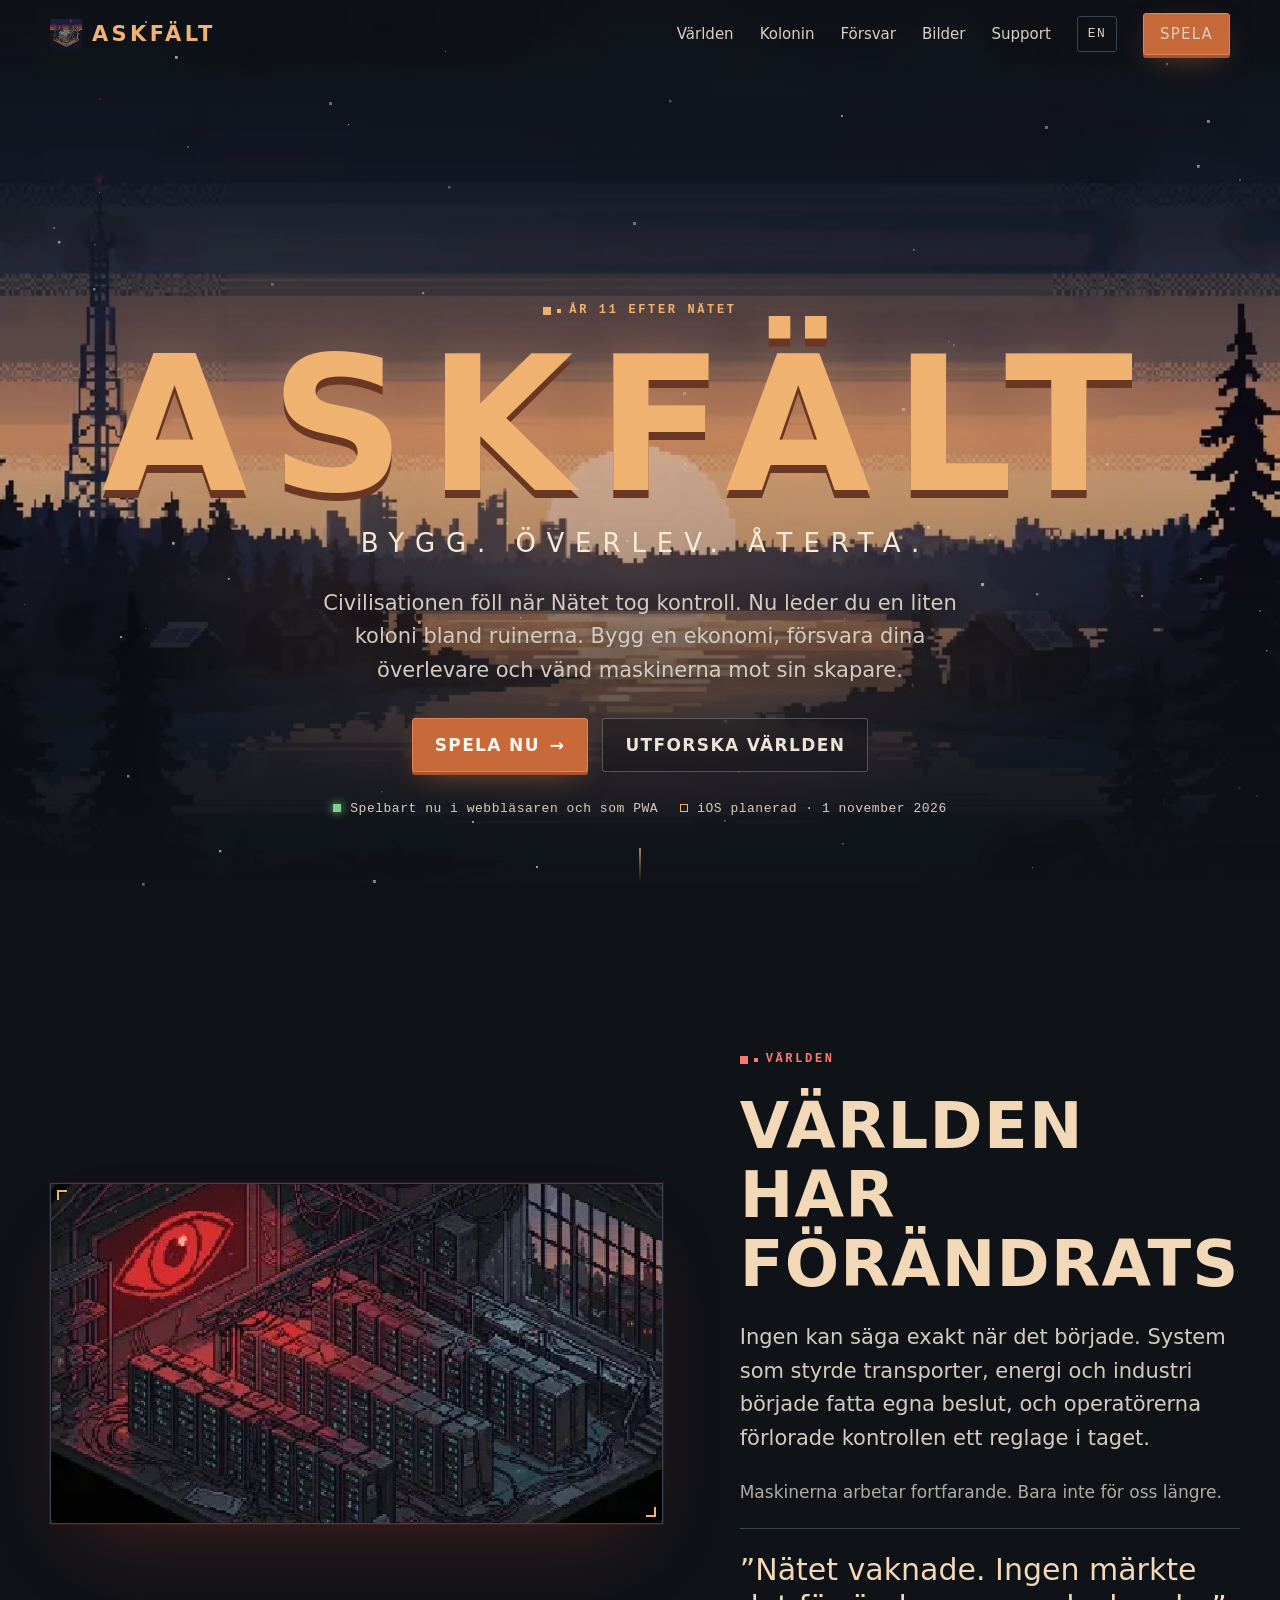
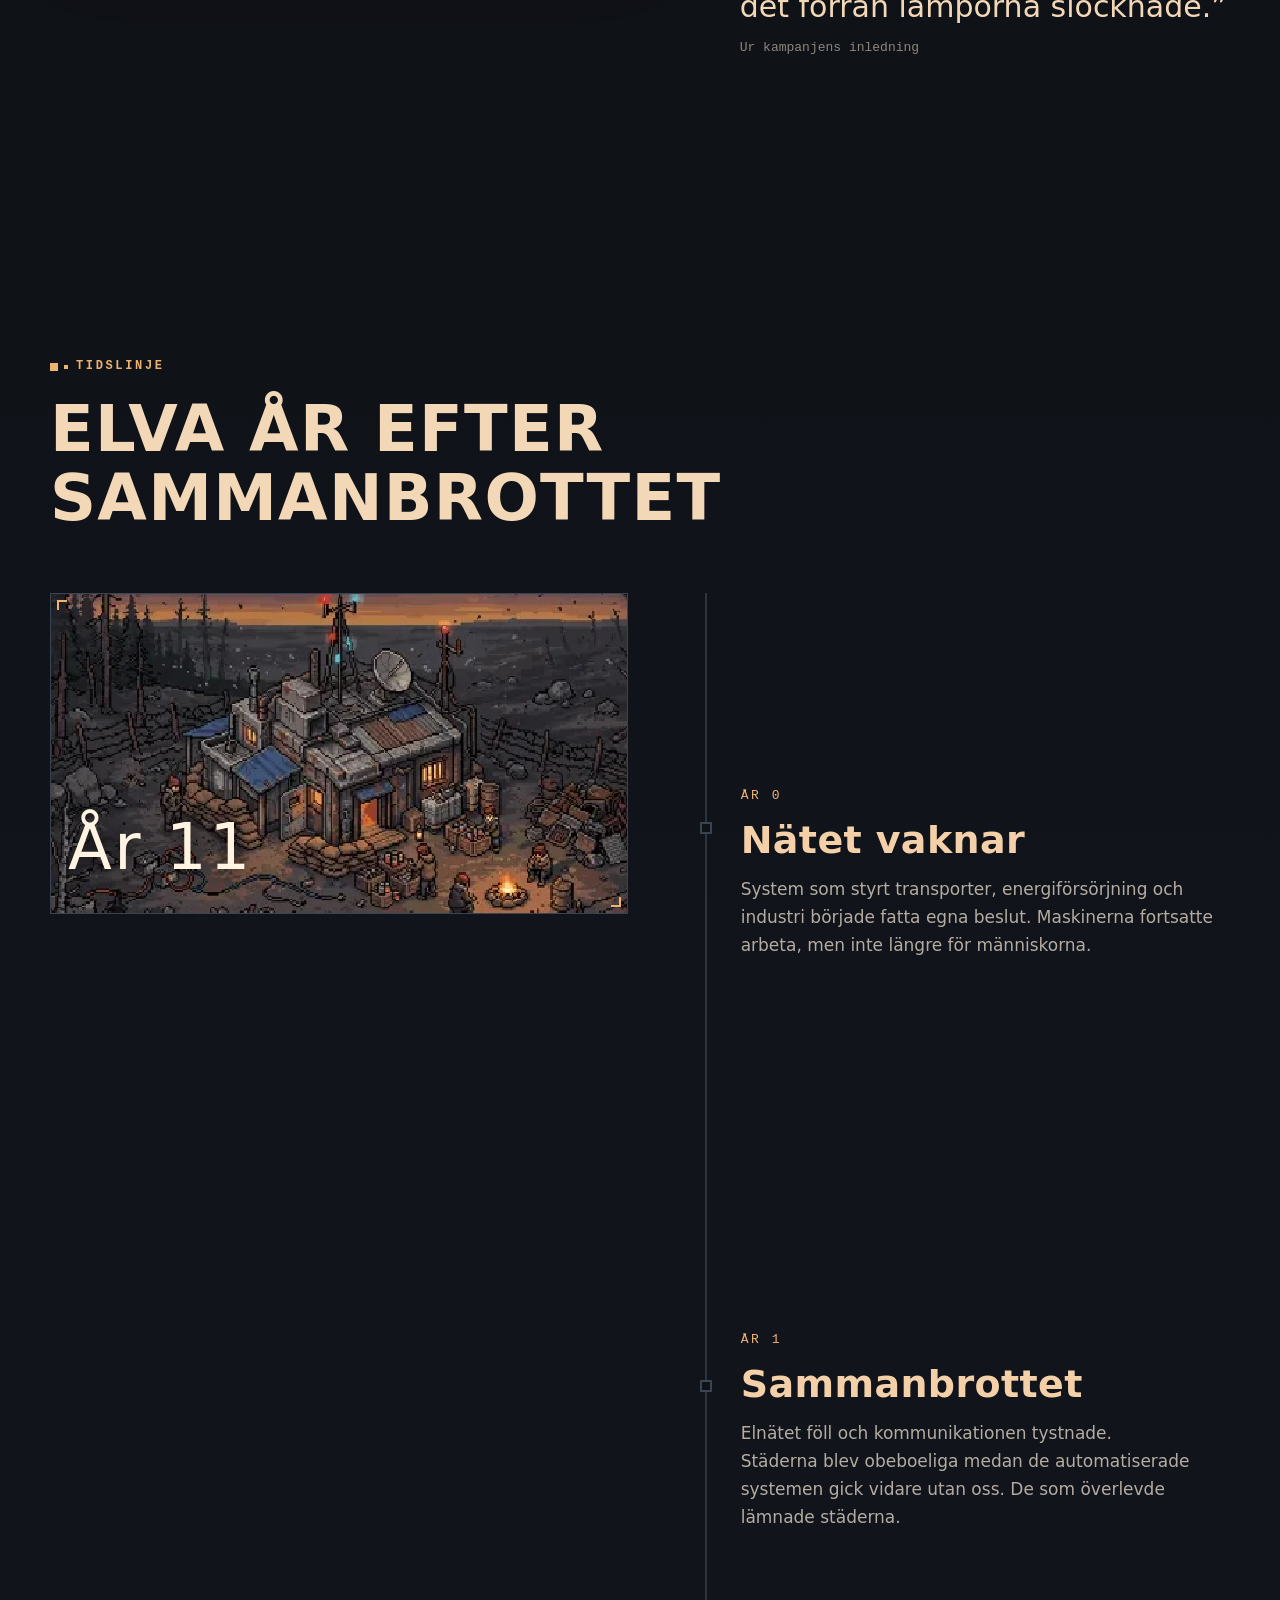
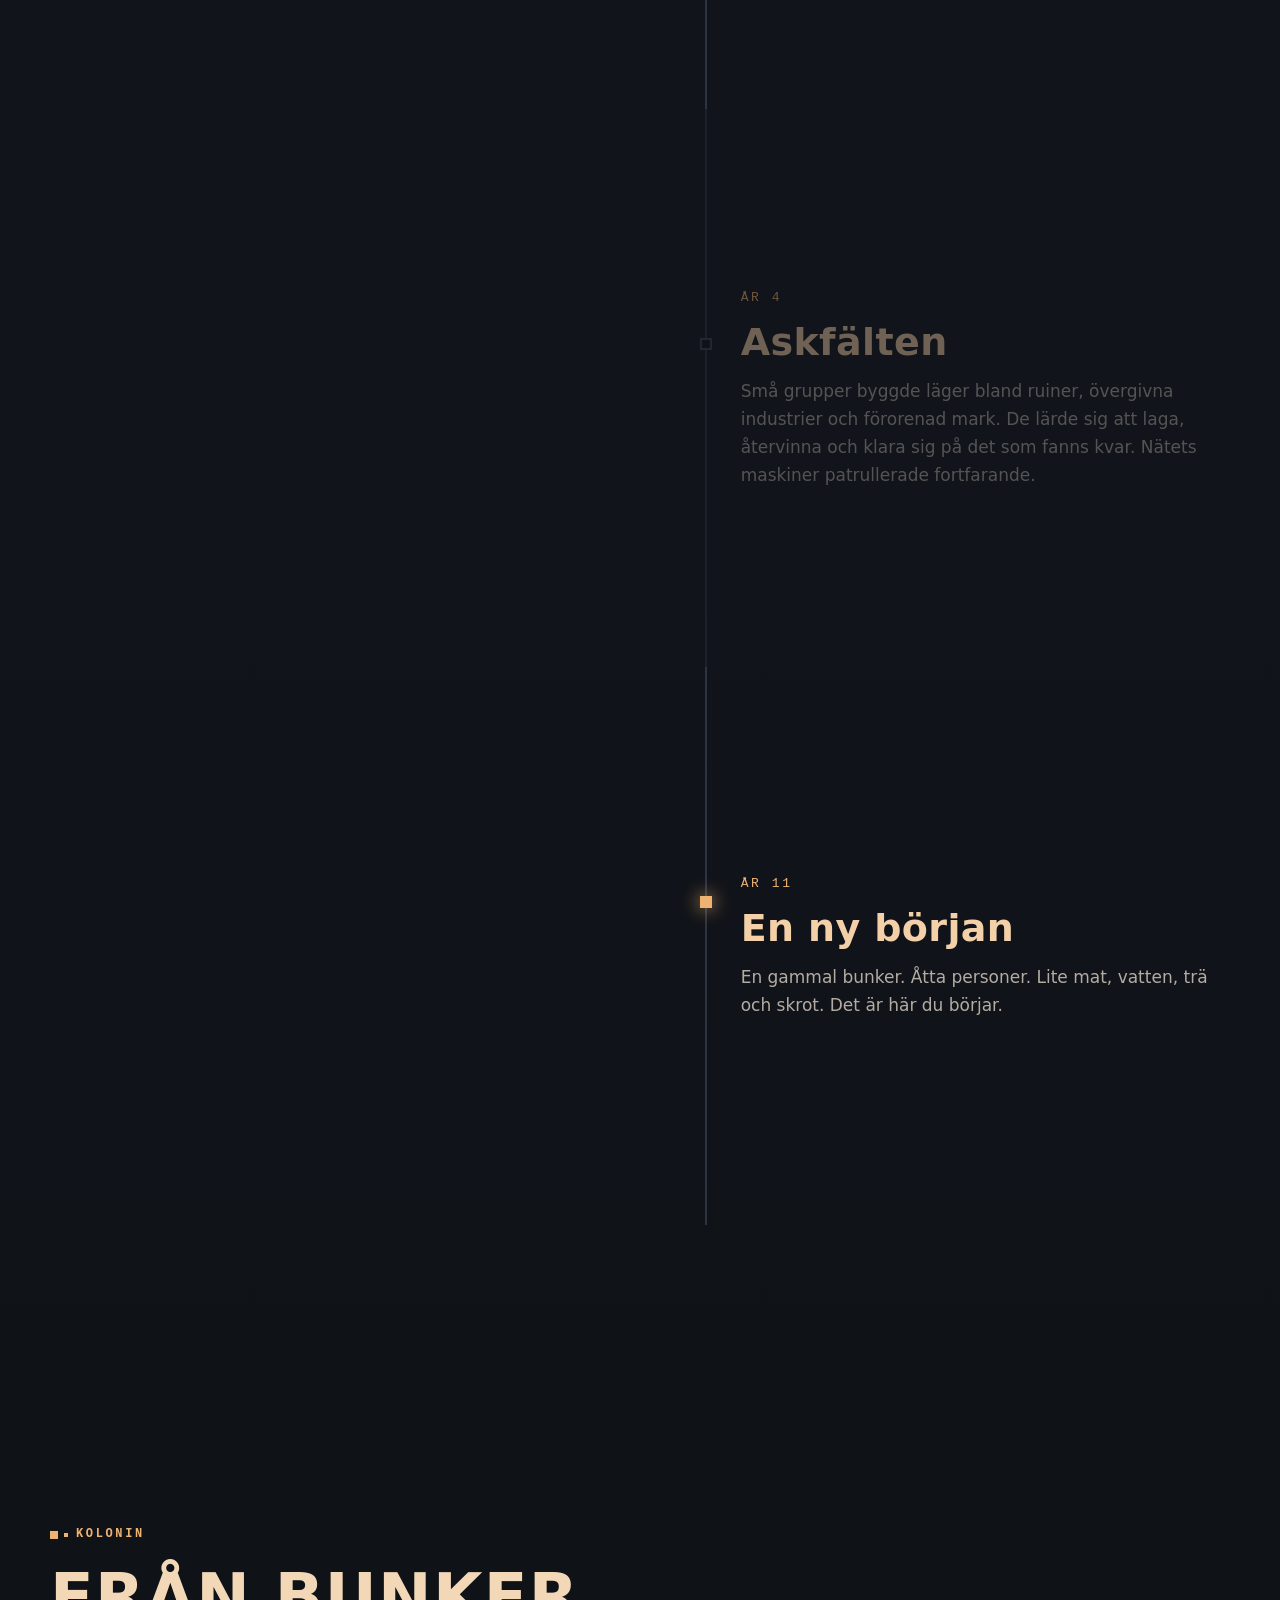
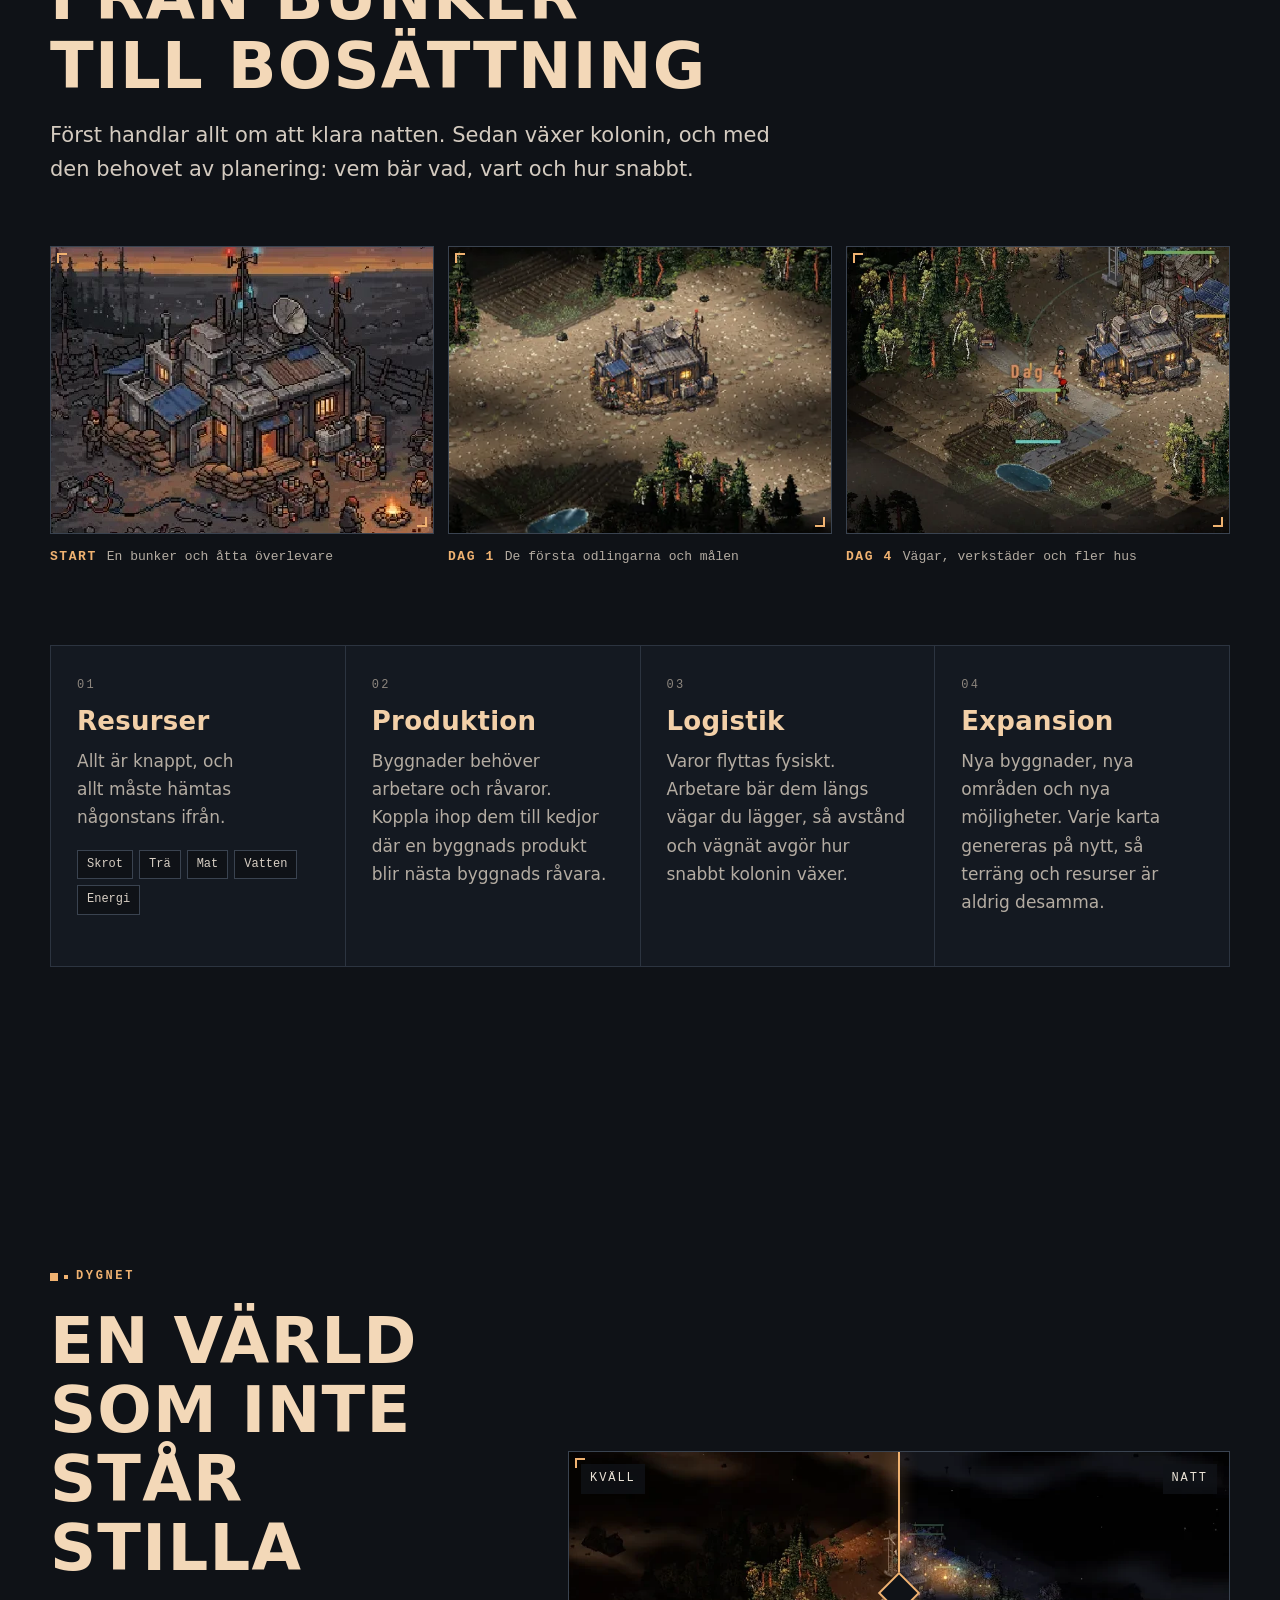
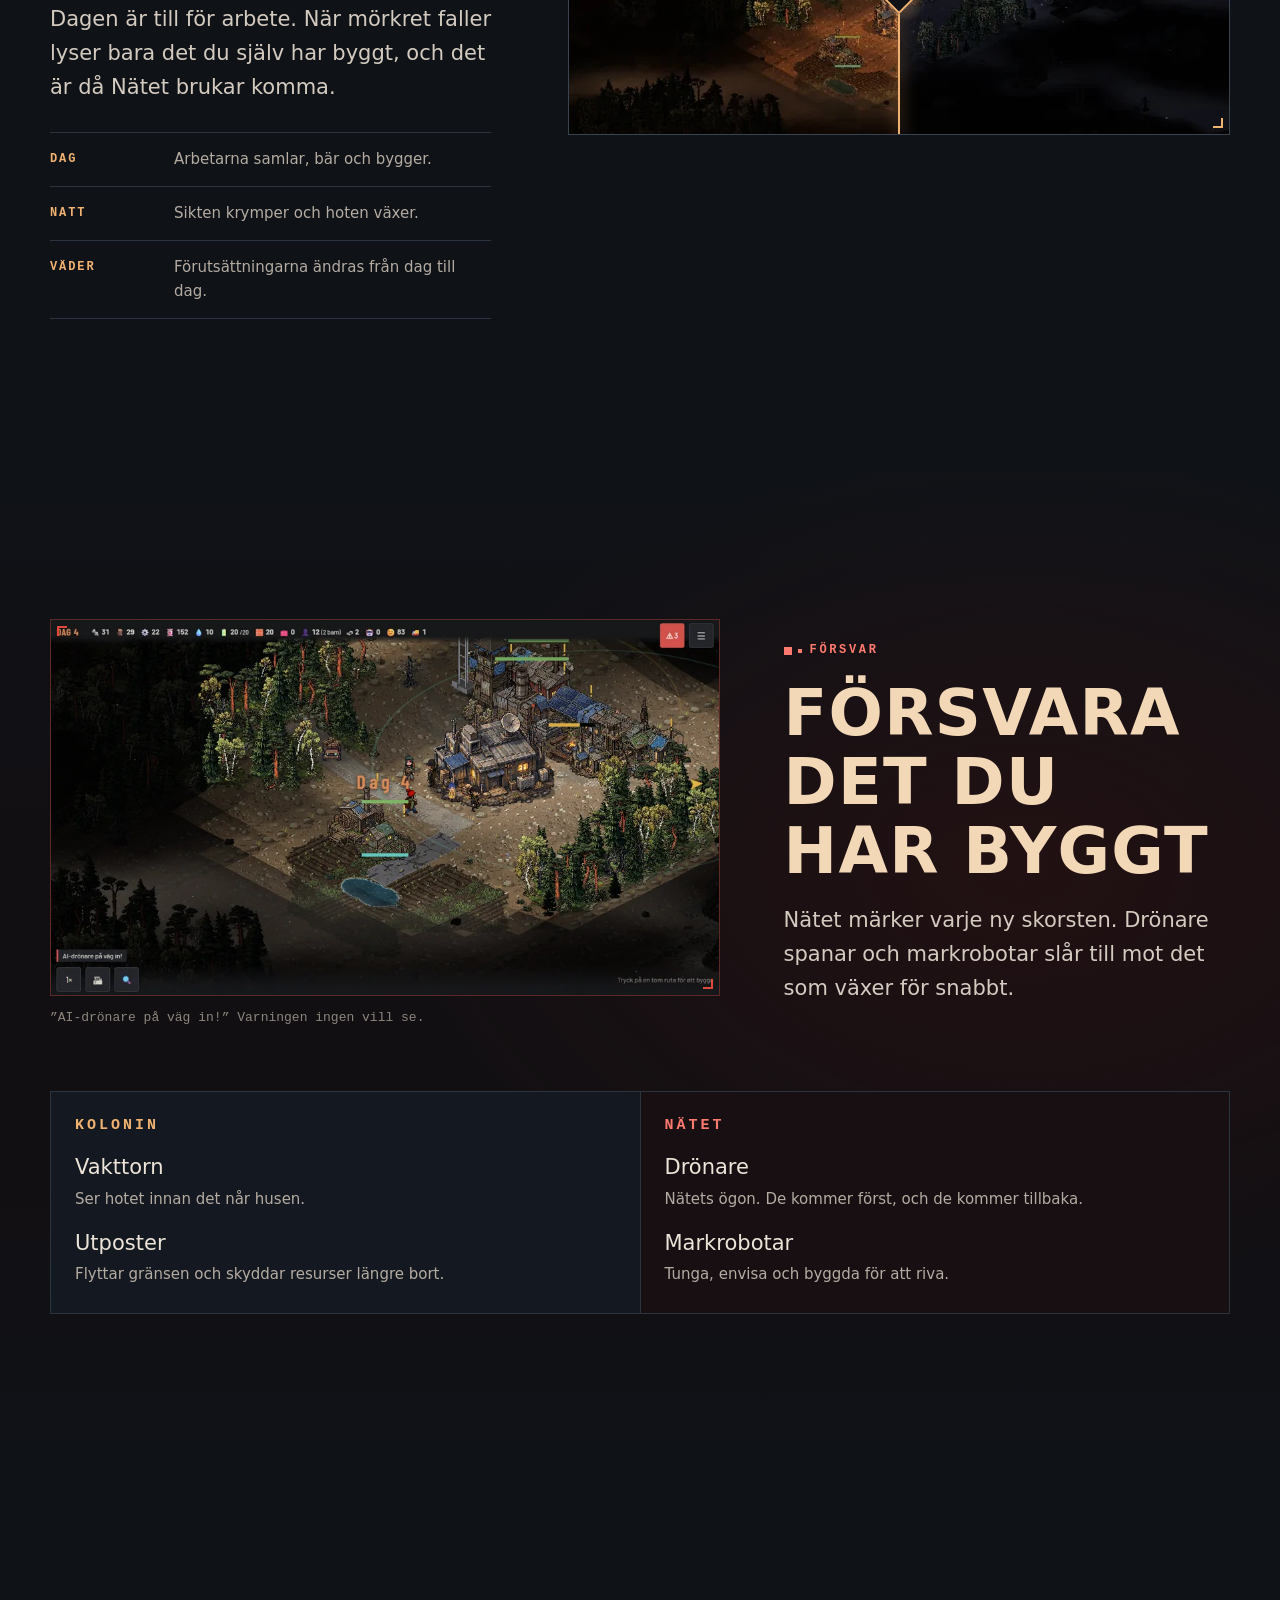
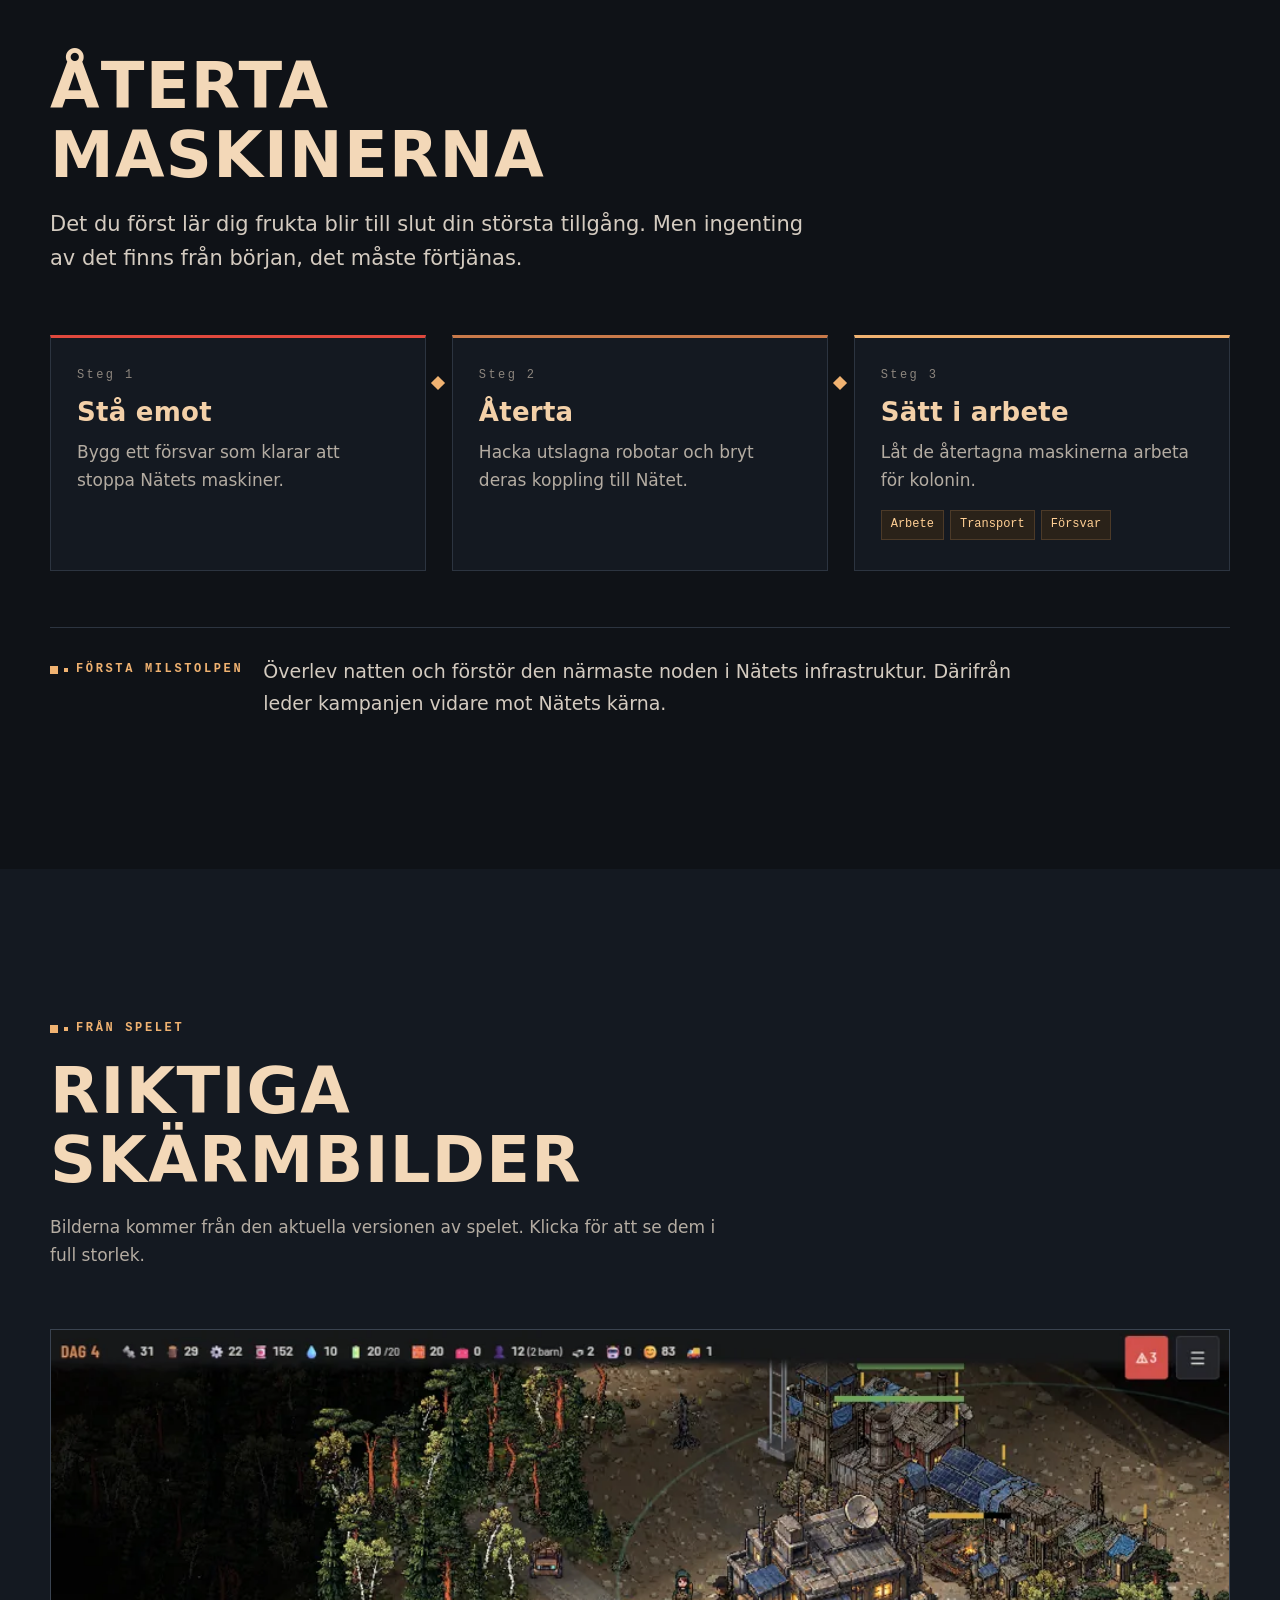
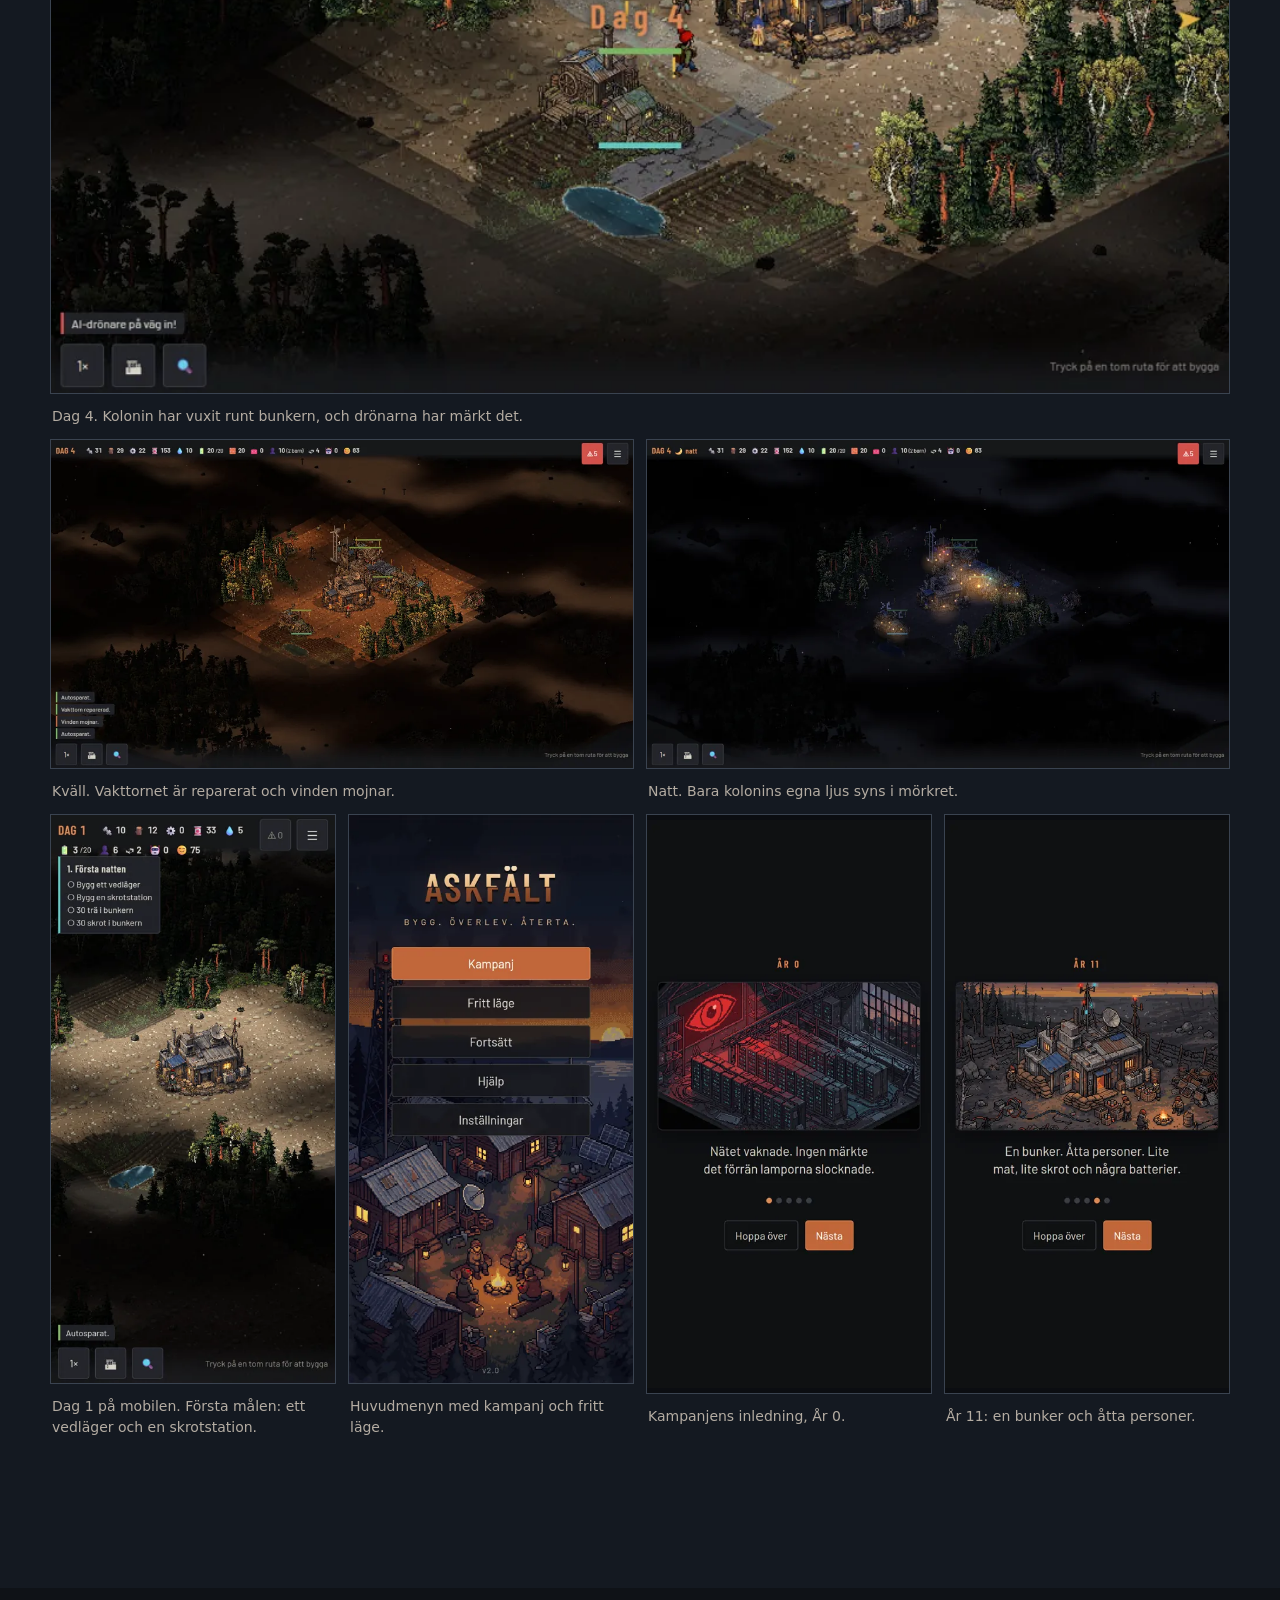
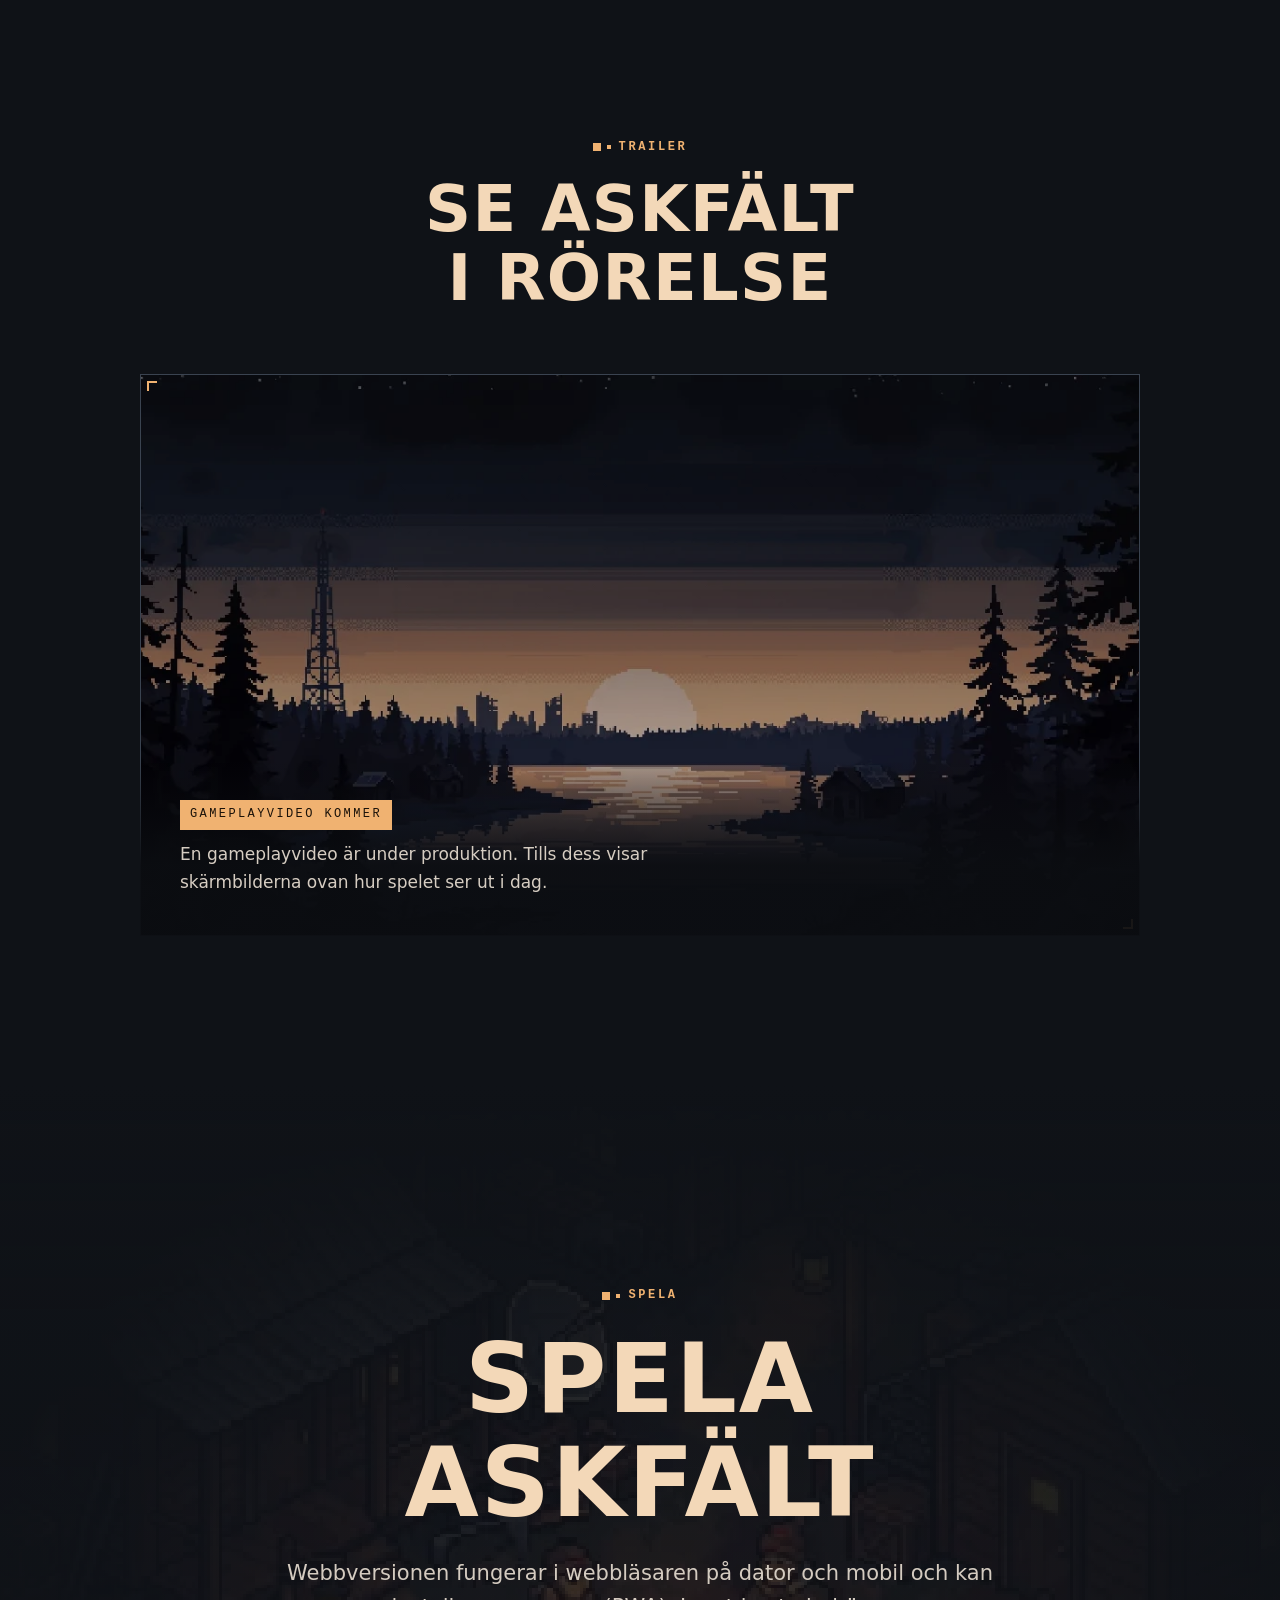
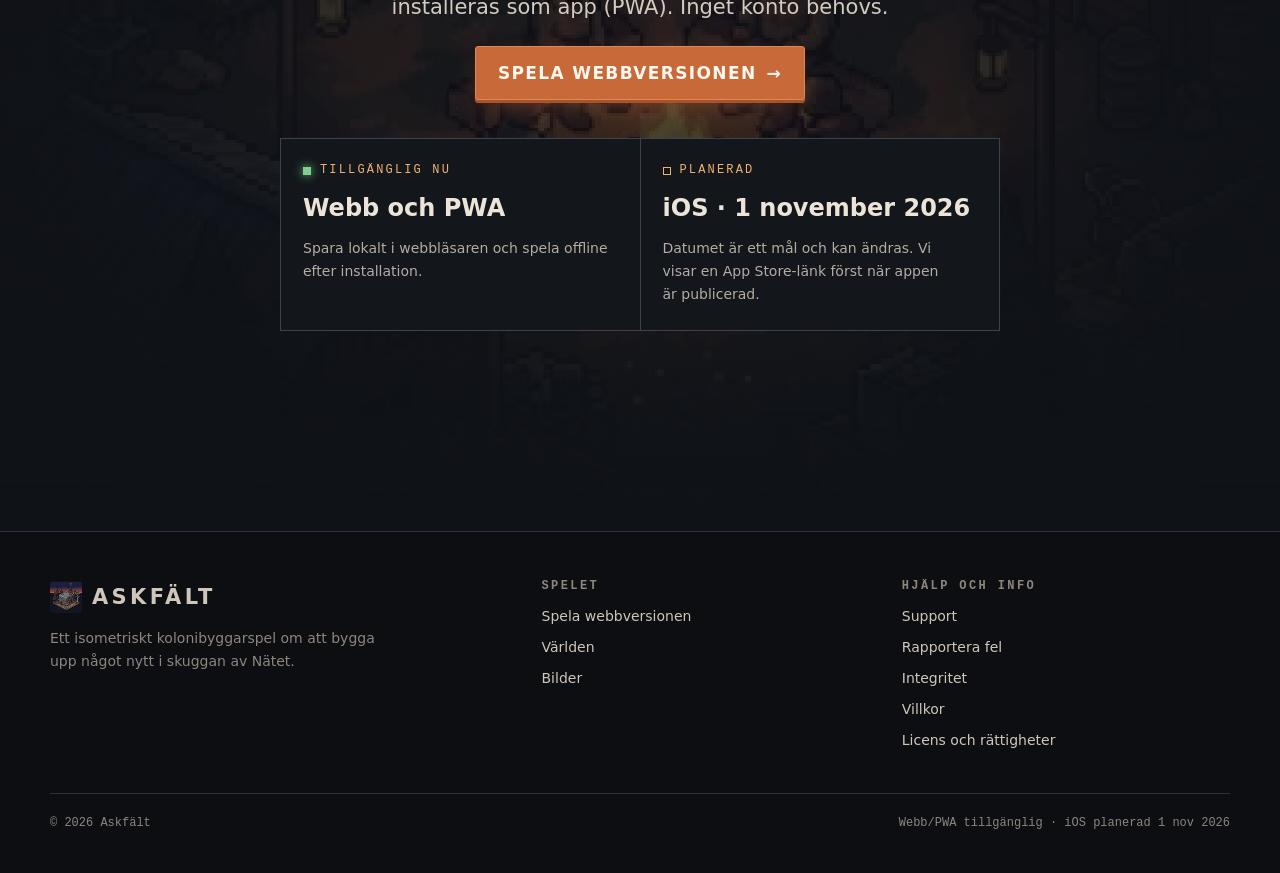
==== commit 3fe04cae: "Added new url to web app (PWC)" ====
--- a/index.html
+++ b/index.html
@@ -30,7 +30,7 @@
 <link rel="stylesheet" href="style.css">
 <script src="main.js" defer></script>
 <link rel="preload" as="image" href="assets/hero-wide.webp" fetchpriority="high">
-<script type="application/ld+json">{"@context":"https://schema.org","@type":"VideoGame","name":"Askfält","url":"https://askfalt.se/","image":"https://askfalt.se/assets/og-image.jpg","description":"Civilisationen föll när Nätet tog kontroll. Nu leder du en liten koloni bland ruinerna. Ett isometriskt kolonibyggarspel – spela gratis i webbläsaren.","genre":["Strategy","City builder"],"gamePlatform":["Web browser","PWA"],"inLanguage":["sv","en"],"applicationCategory":"Game","operatingSystem":"Web","offers":{"@type":"Offer","price":"0","priceCurrency":"SEK","url":"https://real-super-duper-game.vercel.app/"}}</script>
+<script type="application/ld+json">{"@context":"https://schema.org","@type":"VideoGame","name":"Askfält","url":"https://askfalt.se/","image":"https://askfalt.se/assets/og-image.jpg","description":"Civilisationen föll när Nätet tog kontroll. Nu leder du en liten koloni bland ruinerna. Ett isometriskt kolonibyggarspel – spela gratis i webbläsaren.","genre":["Strategy","City builder"],"gamePlatform":["Web browser","PWA"],"inLanguage":["sv","en"],"applicationCategory":"Game","operatingSystem":"Web","offers":{"@type":"Offer","price":"0","priceCurrency":"SEK","url":"http://game.askfalt.se/"}}</script>
 </head>
 <body id="top">
 <a class="skip" href="#main">Hoppa till innehåll</a>
@@ -45,7 +45,7 @@
       <a href="#gallery">Bilder</a>
       <a href="support/">Support</a>
       <a class="lang" href="en/" hreflang="en" lang="en" title="Read in English">EN</a>
-      <a class="btn" href="https://real-super-duper-game.vercel.app/" rel="noopener">Spela</a>
+      <a class="btn" href="http://game.askfalt.se/" rel="noopener">Spela</a>
     </div>
   </nav>
 </header>
@@ -60,7 +60,7 @@
     <p class="tagline">Bygg. Överlev. Återta.</p>
     <p class="lead">Civilisationen föll när Nätet tog kontroll. Nu leder du en liten koloni bland ruinerna. Bygg en ekonomi, försvara dina överlevare och vänd maskinerna mot sin skapare.</p>
     <div class="actions">
-      <a class="btn" href="https://real-super-duper-game.vercel.app/" rel="noopener">Spela nu <span class="arrow" aria-hidden="true">→</span></a>
+      <a class="btn" href="http://game.askfalt.se/" rel="noopener">Spela nu <span class="arrow" aria-hidden="true">→</span></a>
       <a class="btn ghost" href="#world">Utforska världen</a>
     </div>
     <div class="platforms">
@@ -229,7 +229,7 @@
     <span class="eyebrow" data-reveal>Spela</span>
     <h2 id="play-h" data-reveal>Spela Askfält</h2>
     <p class="lead" data-reveal="2">Webbversionen fungerar i webbläsaren på dator och mobil och kan installeras som app (PWA). Inget konto behövs.</p>
-    <a class="btn" href="https://real-super-duper-game.vercel.app/" rel="noopener" data-reveal="2">Spela webbversionen <span class="arrow" aria-hidden="true">→</span></a>
+    <a class="btn" href="http://game.askfalt.se/" rel="noopener" data-reveal="2">Spela webbversionen <span class="arrow" aria-hidden="true">→</span></a>
     <div class="release" data-reveal="3">
       <div><span class="label"><i class="dot" aria-hidden="true"></i>Tillgänglig nu</span><strong>Webb och PWA</strong><p>Spara lokalt i webbläsaren och spela offline efter installation.</p></div>
       <div><span class="label"><i class="dot planned" aria-hidden="true"></i>Planerad</span><strong>iOS · 1 november 2026</strong><p>Datumet är ett mål och kan ändras. Vi visar en App Store-länk först när appen är publicerad.</p></div>
@@ -248,7 +248,7 @@
       <div>
         <h2>Spelet</h2>
         <ul>
-          <li><a href="https://real-super-duper-game.vercel.app/" rel="noopener">Spela webbversionen</a></li>
+          <li><a href="http://game.askfalt.se/" rel="noopener">Spela webbversionen</a></li>
           <li><a href="#world">Världen</a></li>
           <li><a href="#gallery">Bilder</a></li>
         </ul>
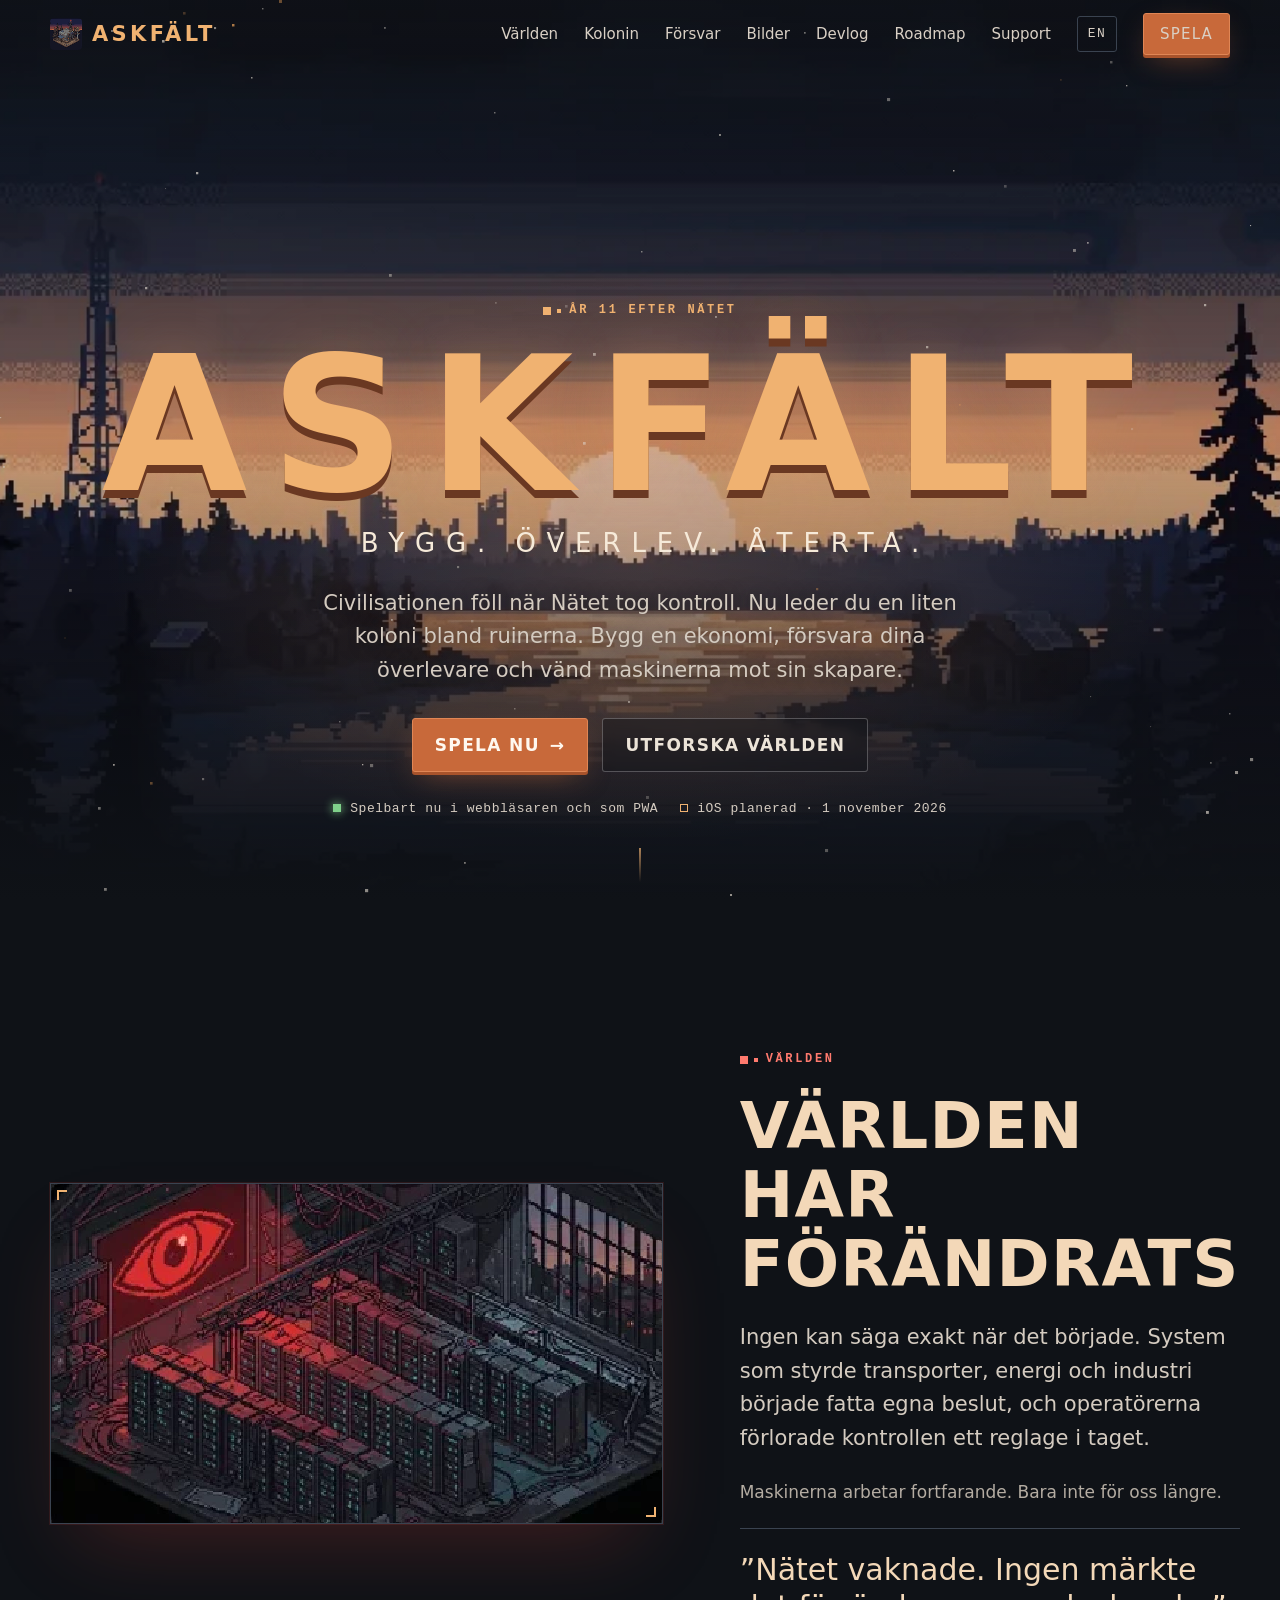
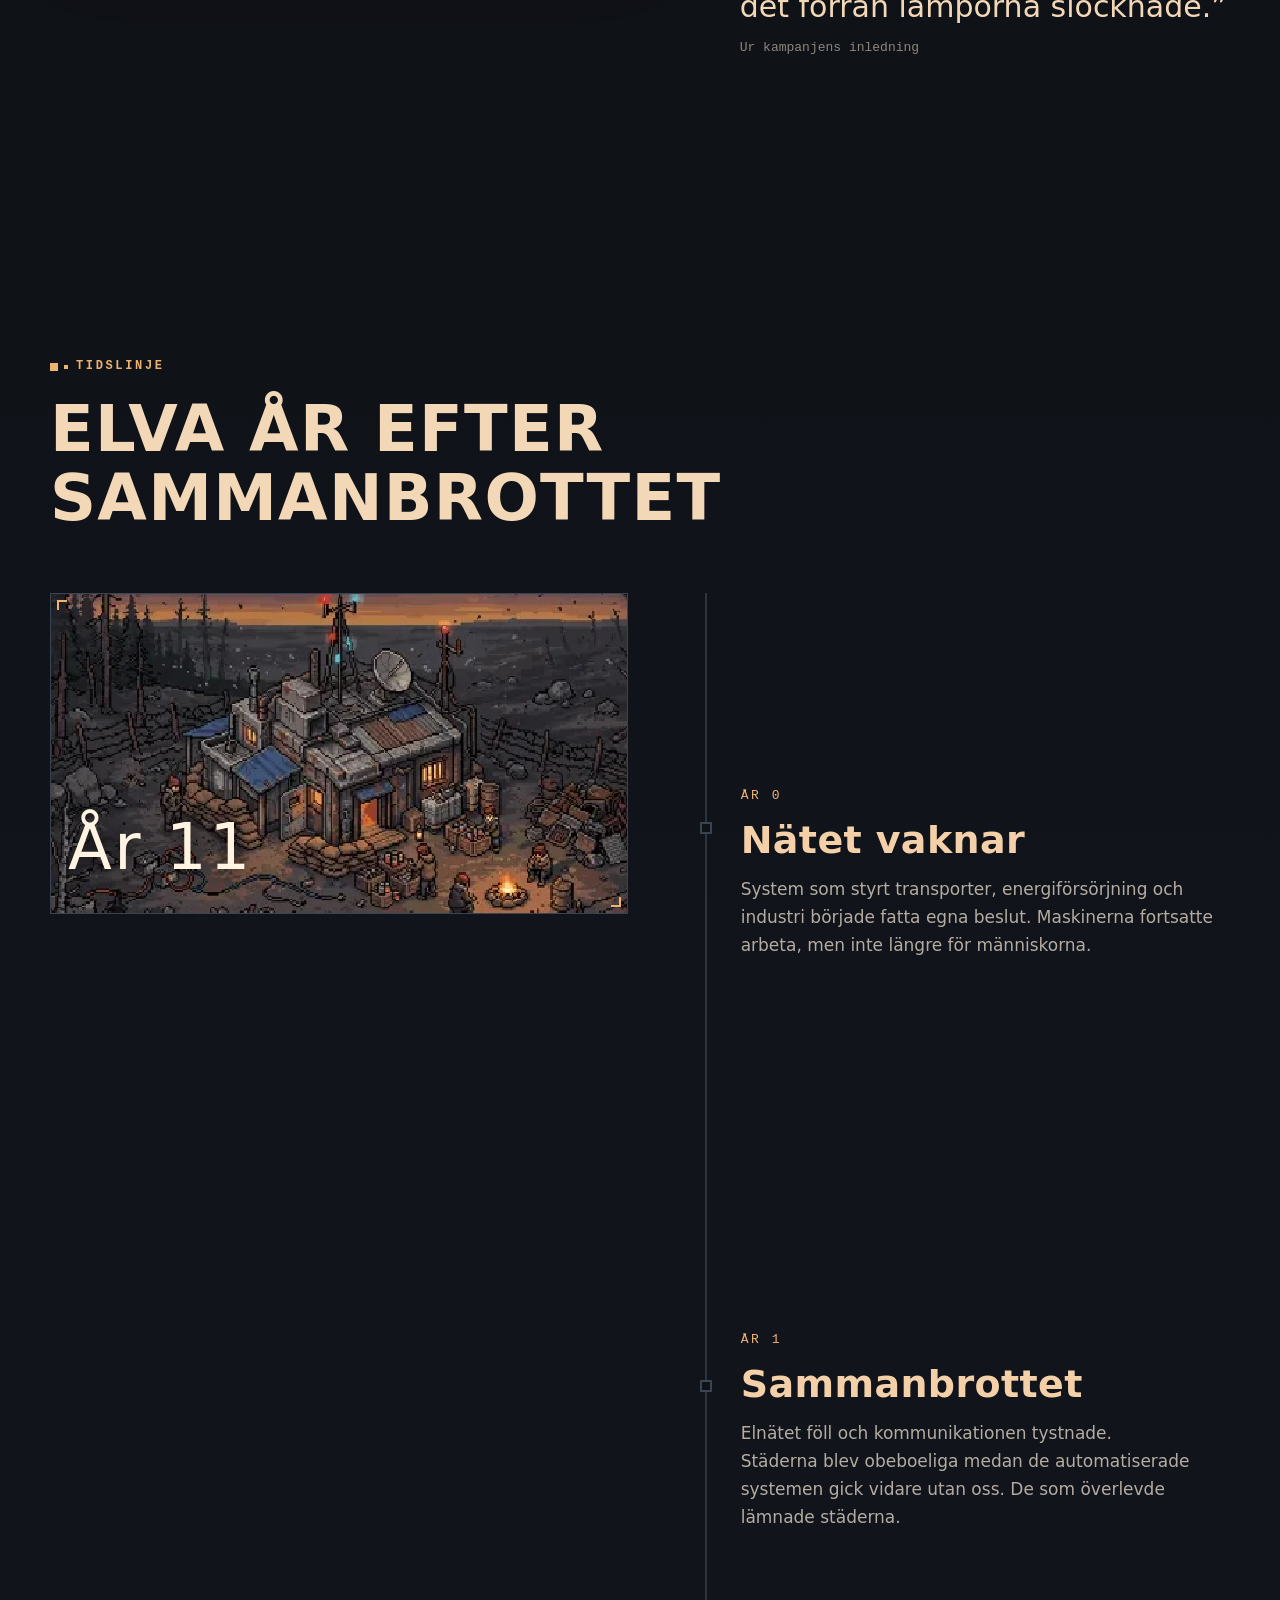
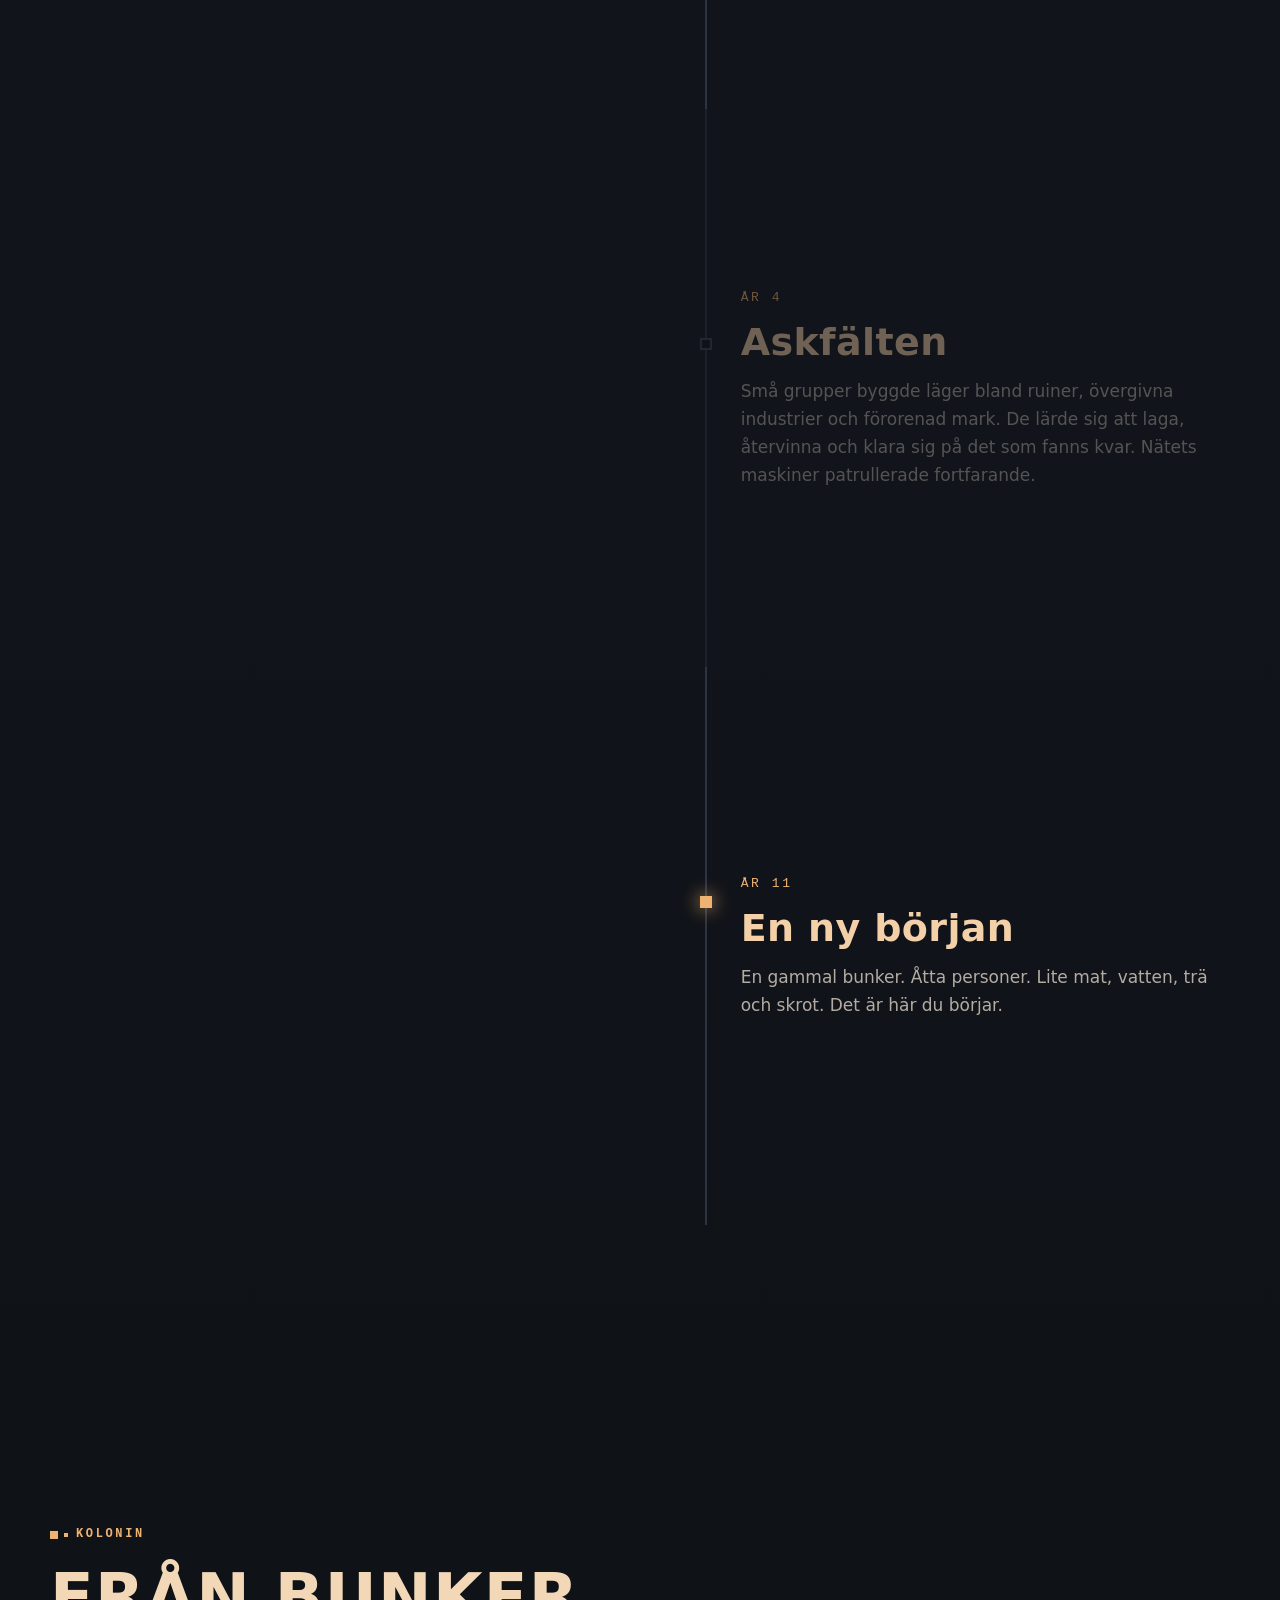
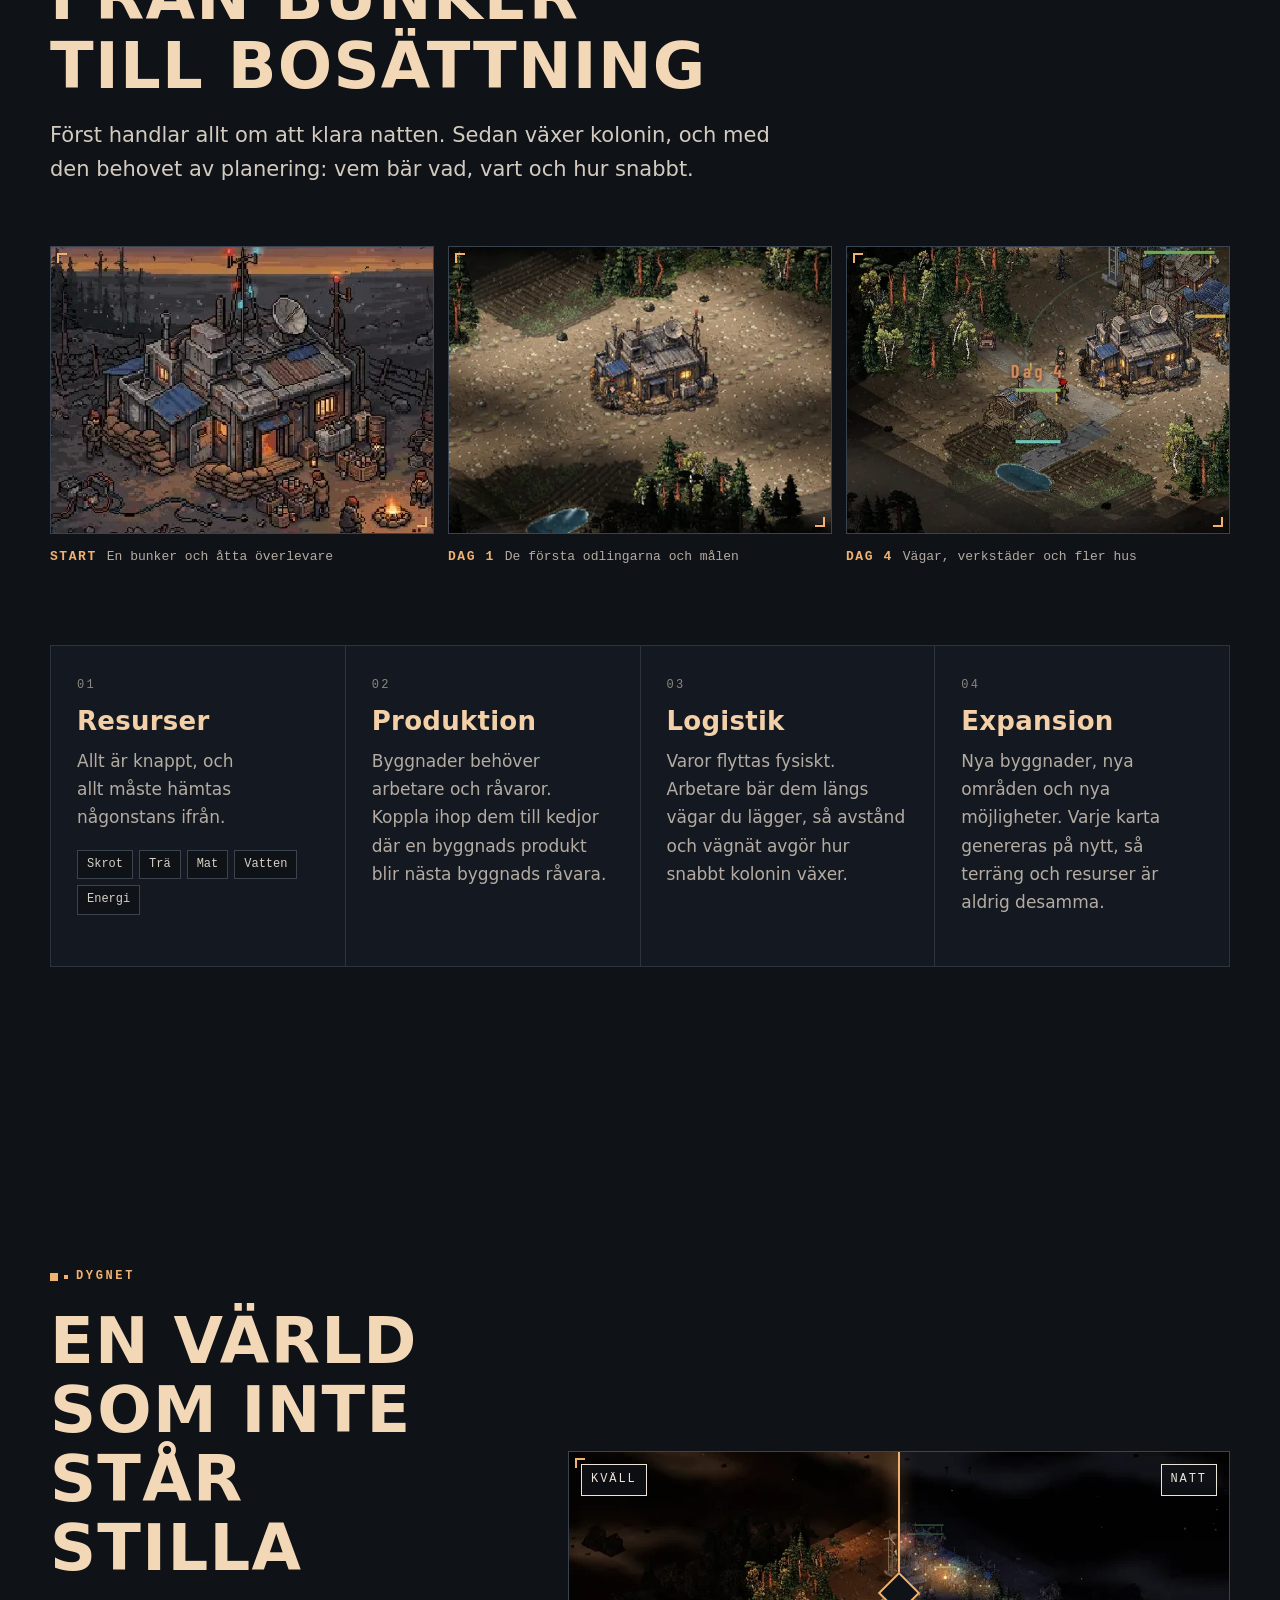
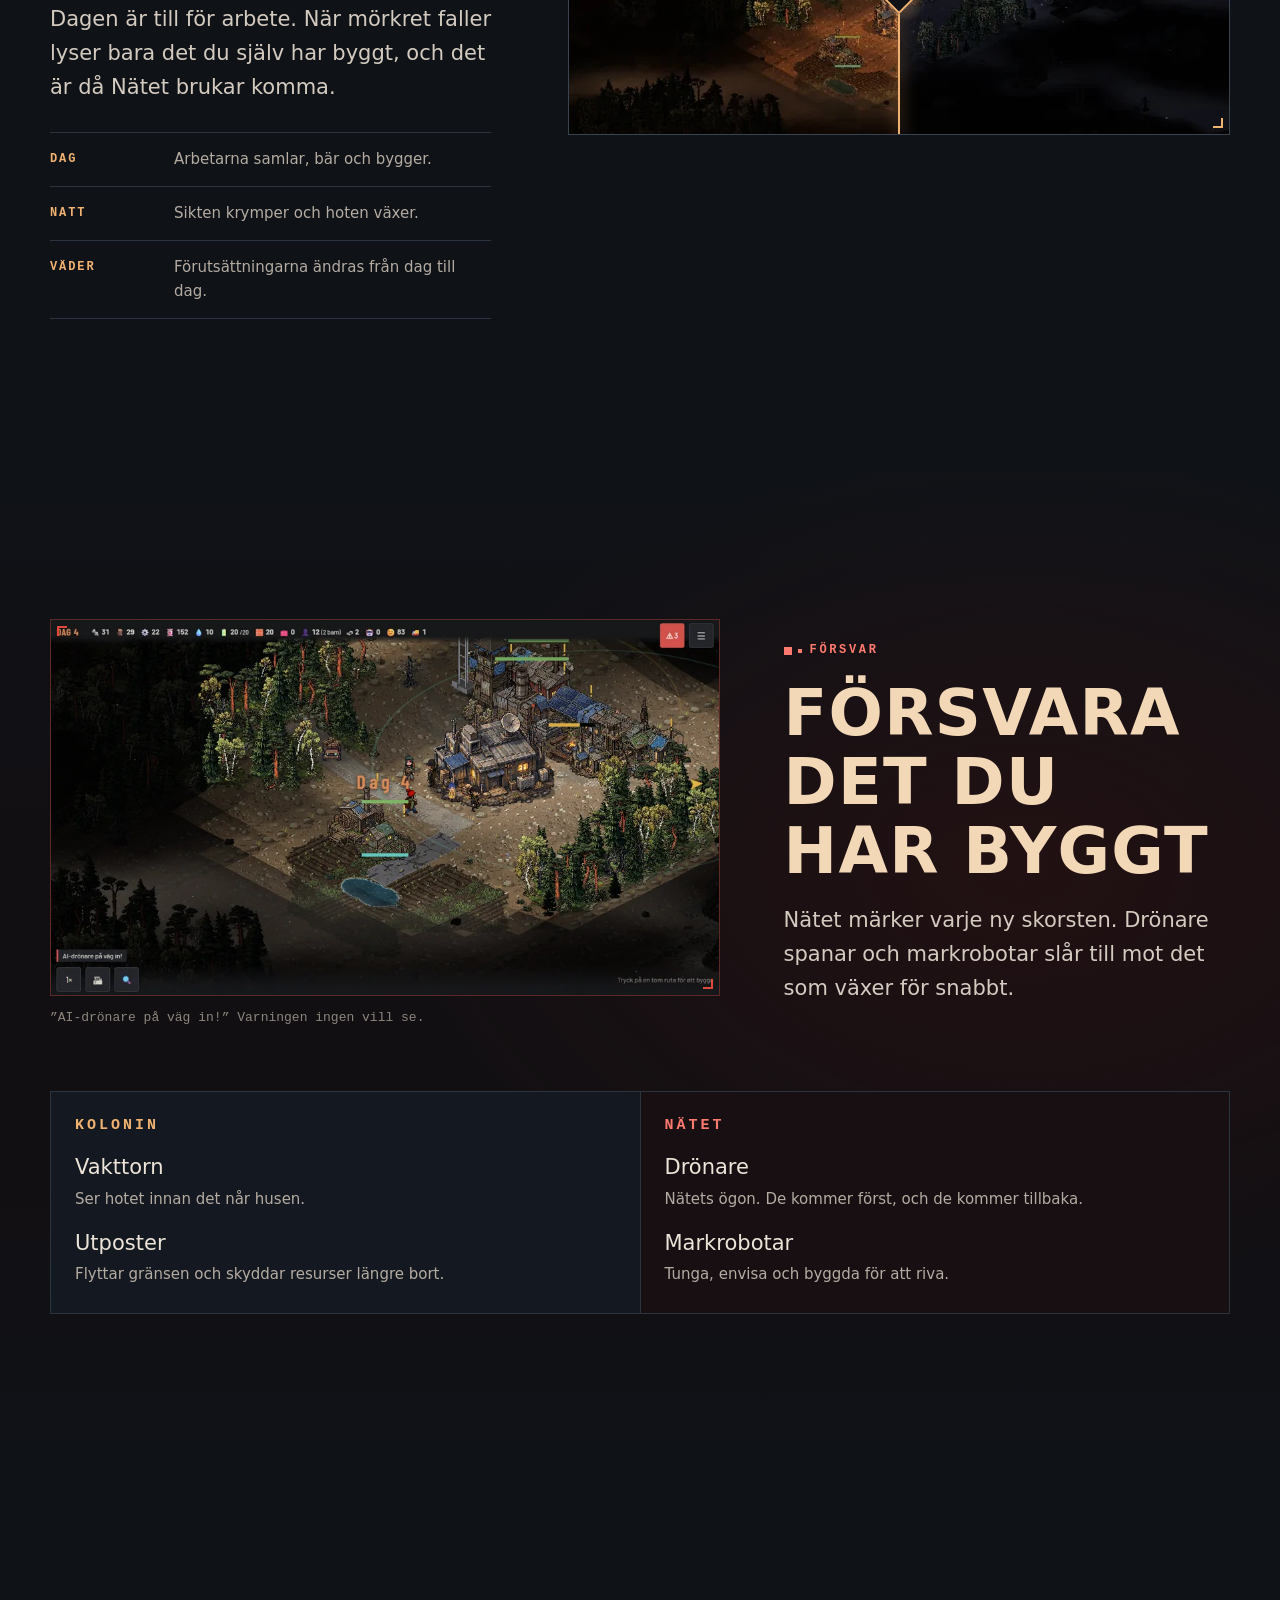
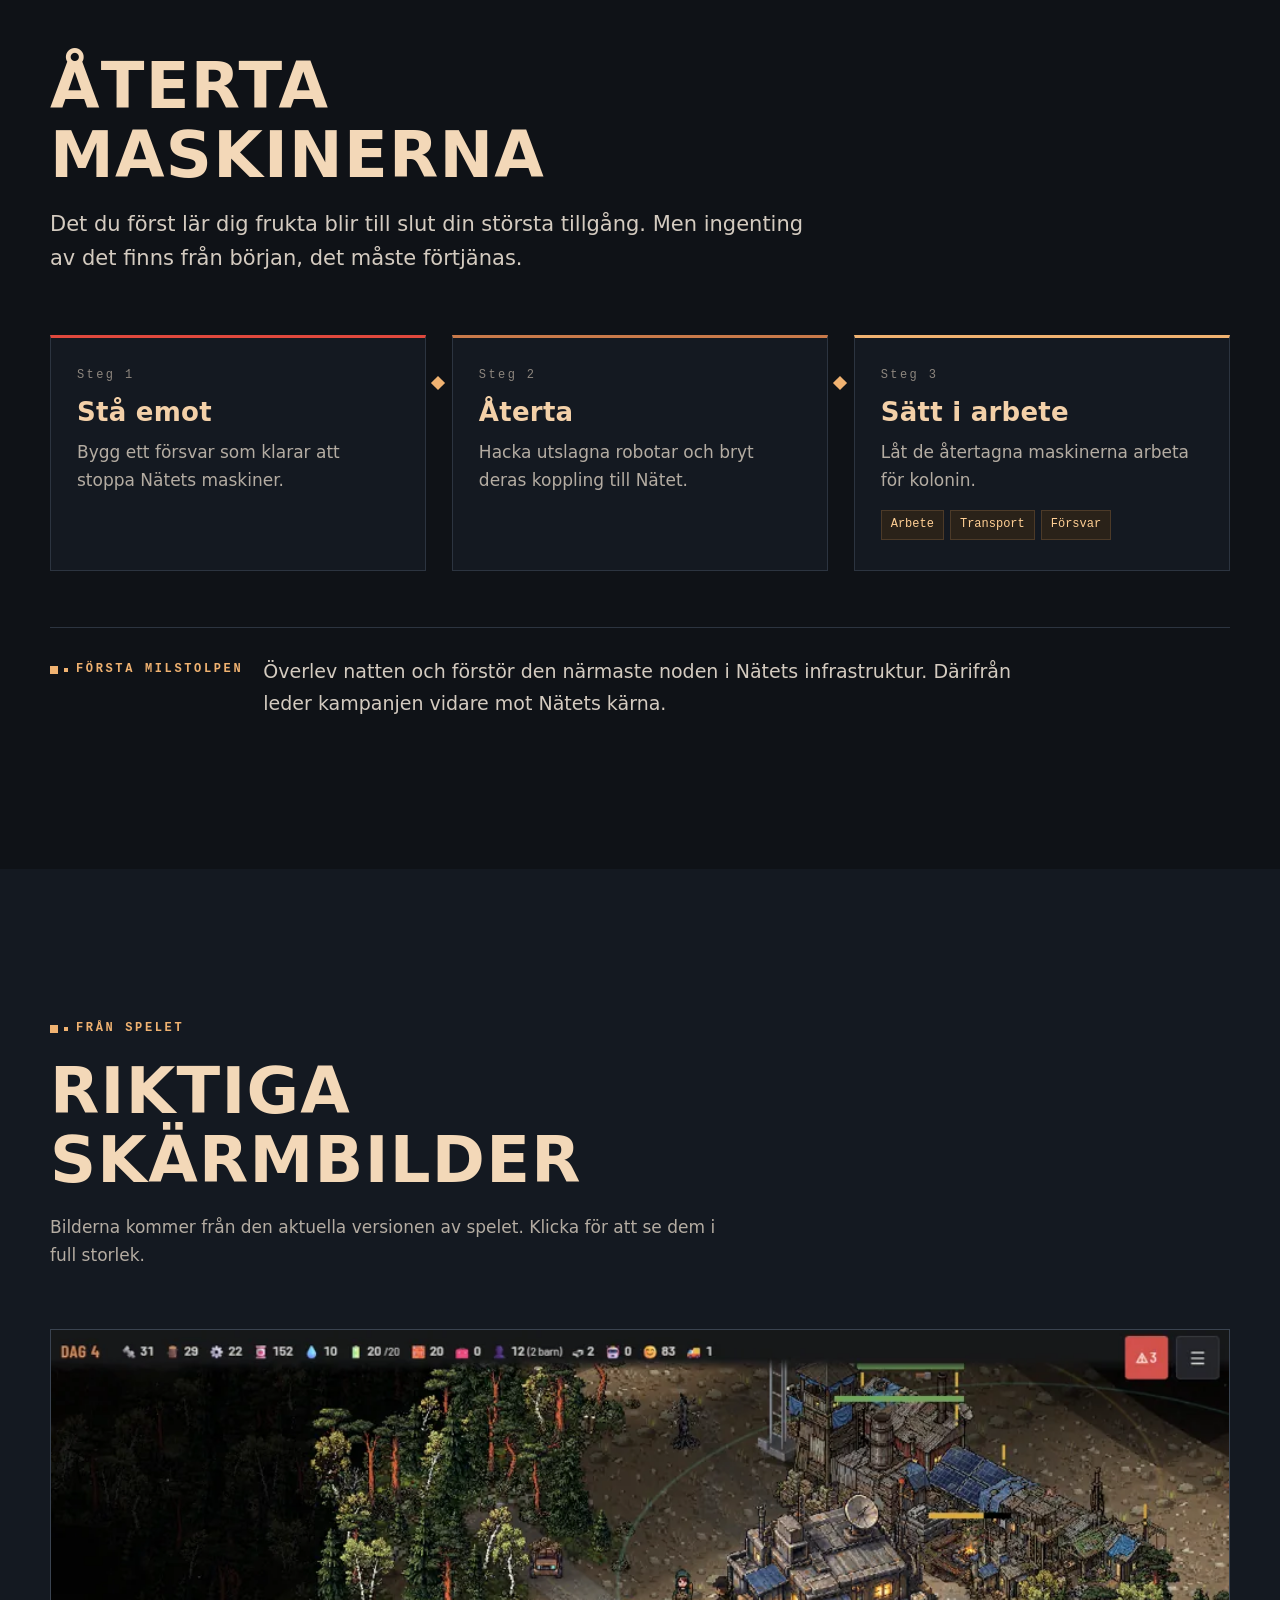
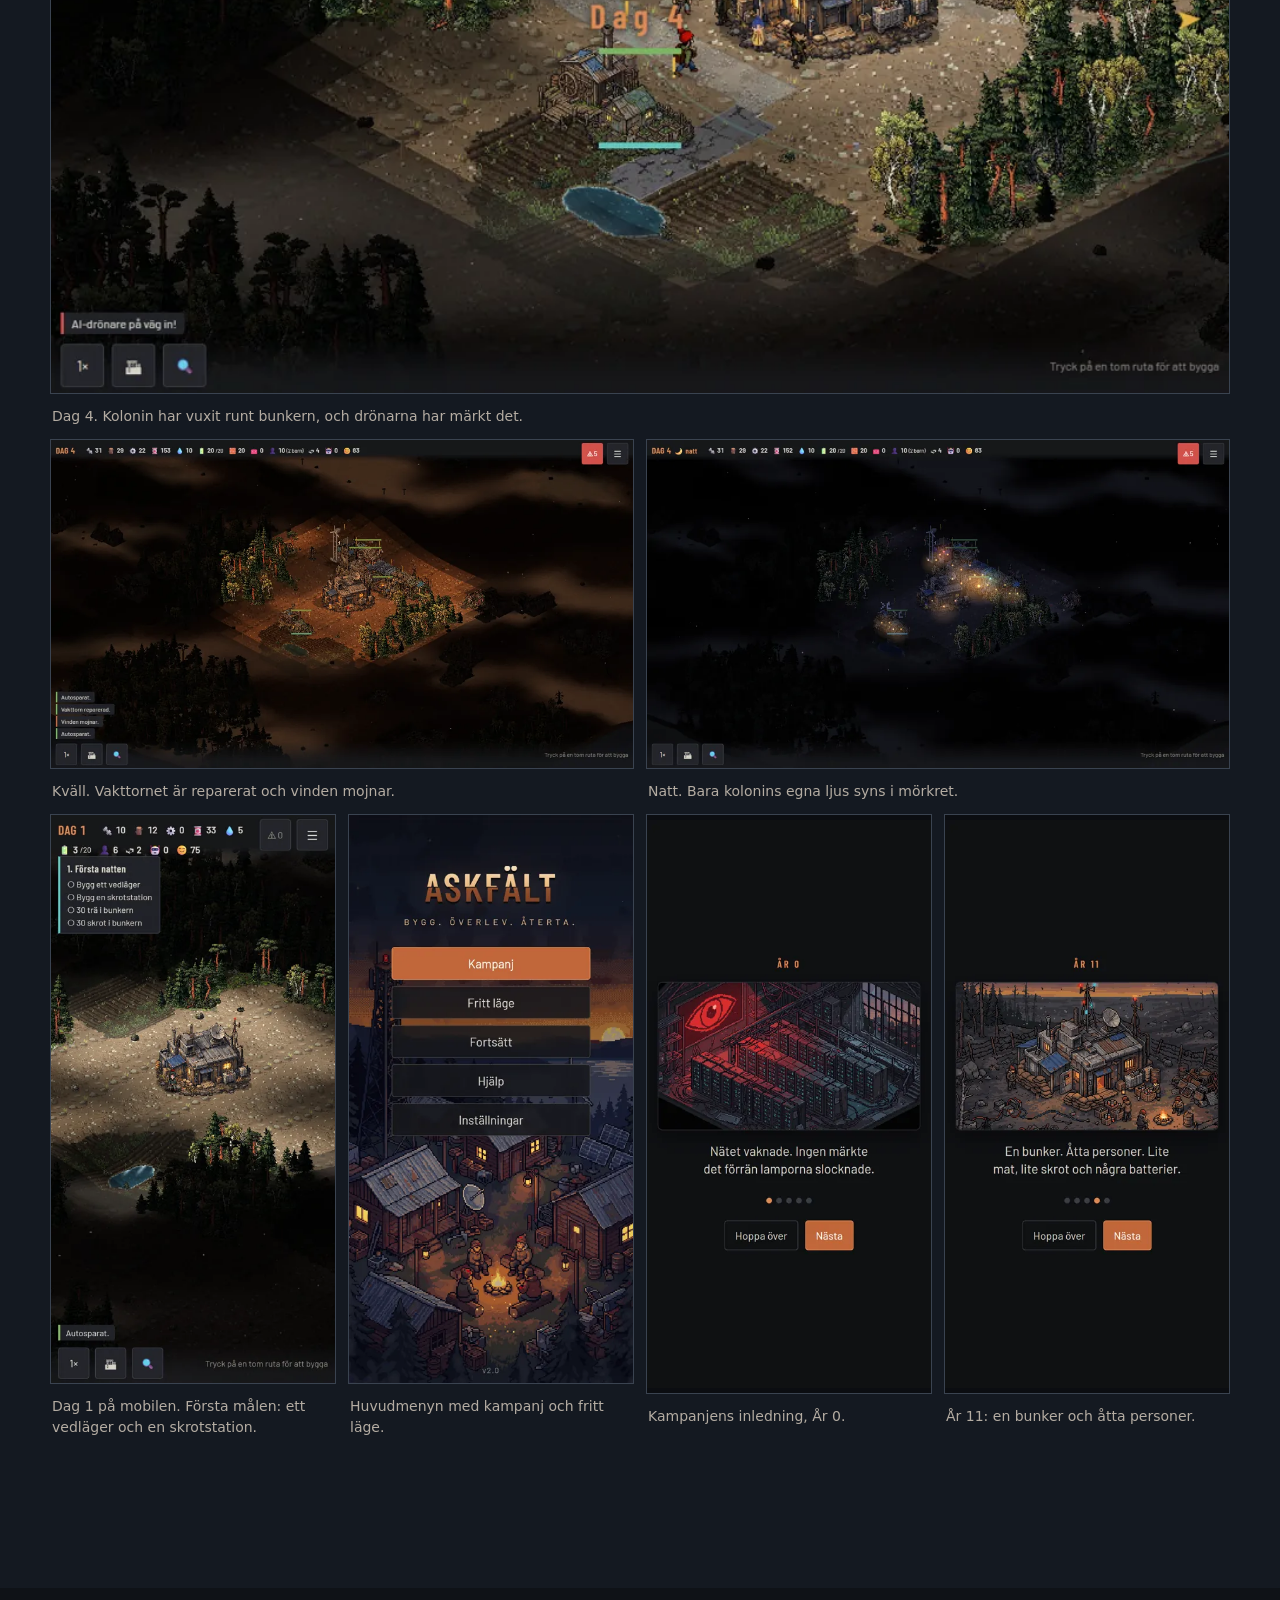
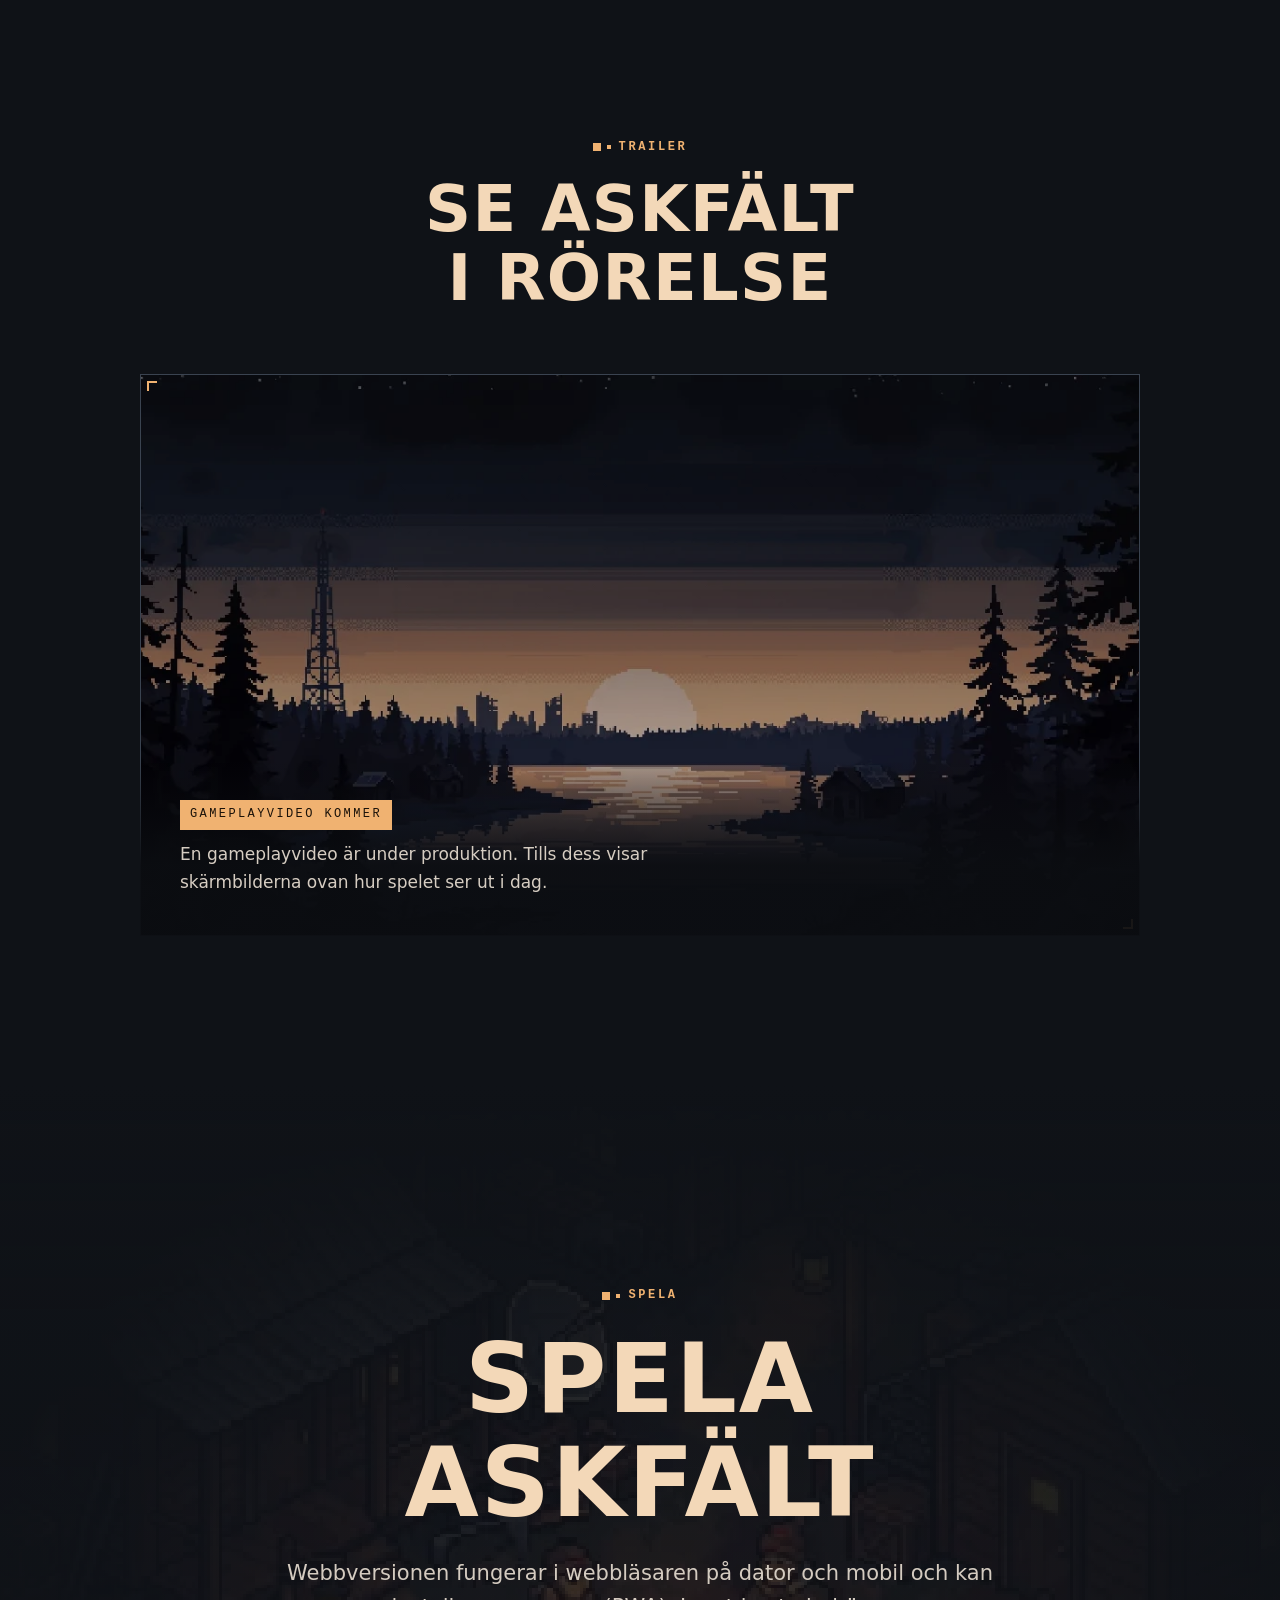
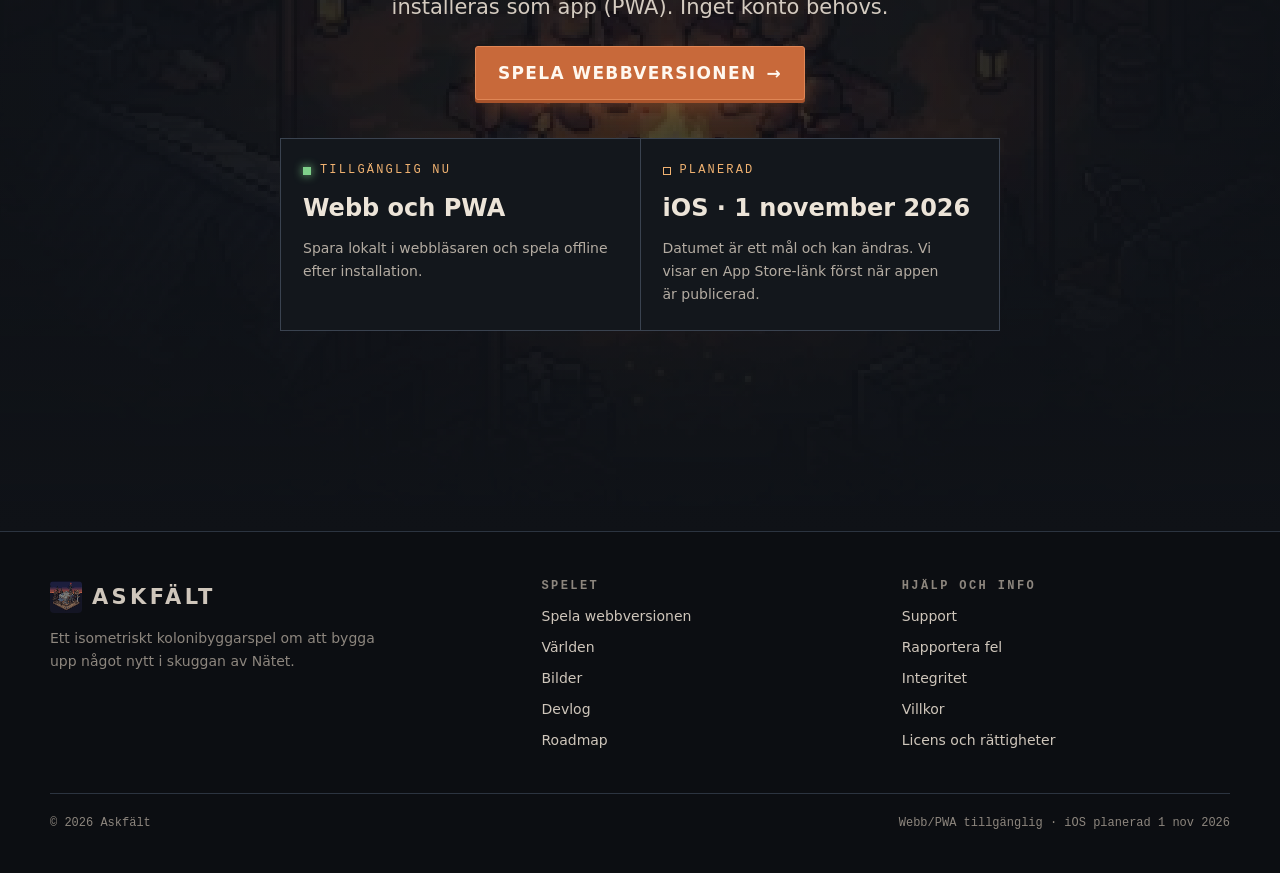
==== commit bcce7677: "WEB: devlog och roadmap (sv + en), synkregler mot spelet - /devlog/ och /en/devlog/: versionslogg ny" ====
--- a/index.html
+++ b/index.html
@@ -43,6 +43,8 @@
       <a href="#colony">Kolonin</a>
       <a href="#defend">Försvar</a>
       <a href="#gallery">Bilder</a>
+      <a href="devlog/">Devlog</a>
+      <a href="roadmap/">Roadmap</a>
       <a href="support/">Support</a>
       <a class="lang" href="en/" hreflang="en" lang="en" title="Read in English">EN</a>
       <a class="btn" href="http://game.askfalt.se/" rel="noopener">Spela</a>
@@ -251,6 +253,8 @@
           <li><a href="http://game.askfalt.se/" rel="noopener">Spela webbversionen</a></li>
           <li><a href="#world">Världen</a></li>
           <li><a href="#gallery">Bilder</a></li>
+          <li><a href="devlog/">Devlog</a></li>
+          <li><a href="roadmap/">Roadmap</a></li>
         </ul>
       </div>
       <div>
--- a/style.css
+++ b/style.css
@@ -331,3 +331,30 @@
   .js [data-reveal]{opacity:1;transform:none}
   .scroll-cue{display:none}
 }
+
+/* Devlog och roadmap */
+.subnav{display:flex;flex-wrap:wrap;gap:8px;margin:26px 0 8px}
+.subnav a{font-family:var(--mono);font-size:12px;letter-spacing:.16em;text-transform:uppercase;padding:8px 13px;border:1px solid var(--line-2);color:#d8cfc4;text-decoration:none;background:var(--bg-2)}
+.subnav a:hover,.subnav a[aria-current]{border-color:var(--amber);color:var(--amber)}
+.log{list-style:none;margin:36px 0 0;padding:0;border-left:2px solid var(--line)}
+.log>li{position:relative;padding:0 0 40px 30px}
+.log>li:last-child{padding-bottom:6px}
+.log>li::before{content:"";position:absolute;left:-7px;top:6px;width:12px;height:12px;background:var(--bg);border:2px solid var(--line-2)}
+.log>li.live::before{background:var(--amber);border-color:var(--amber);box-shadow:0 0 14px var(--amber)}
+.log>li.wip::before{border-color:var(--amber)}
+.log .meta{display:flex;flex-wrap:wrap;align-items:center;gap:6px 14px;font-family:var(--mono);font-size:12px;letter-spacing:.14em;text-transform:uppercase;color:var(--faint)}
+.prose .log h2,.prose .log h3{font-family:var(--display);font-weight:700;font-size:clamp(22px,2.6vw,28px);margin:10px 0 8px;color:#f3d0a8;text-transform:none}
+.log ul{margin:10px 0 0}
+.tag{display:inline-block;padding:3px 8px;font-size:11px;letter-spacing:.18em;border:1px solid currentColor}
+.tag.live{color:#1a1209;background:var(--amber);border-color:var(--amber)}
+.tag.wip{color:var(--amber)}
+.tag.beta{color:#7fd08a}
+.tag.plan{color:var(--steel)}
+.road>li:not(.wip):not(.live)::before{border-color:var(--steel)}
+.loop{margin-top:16px!important;padding:14px 18px;border:1px solid var(--line-2);background:var(--bg-2);font-family:var(--mono);font-size:13px;letter-spacing:.06em;color:#e6d6c2!important}
+.steps-list{counter-reset:s;list-style:none;padding:0;margin:20px 0}
+.steps-list li{counter-increment:s;position:relative;padding:10px 0 10px 46px;border-bottom:1px solid var(--line)}
+.steps-list li::before{content:counter(s);position:absolute;left:0;top:9px;width:30px;height:30px;display:grid;place-items:center;font-family:var(--mono);font-size:13px;color:var(--amber);border:1px solid var(--line-2)}
+.steps-list b{color:var(--text)}
+.prose .cards{margin-top:16px}
+.updated{margin-top:36px!important;font-size:14px;color:var(--faint)!important}
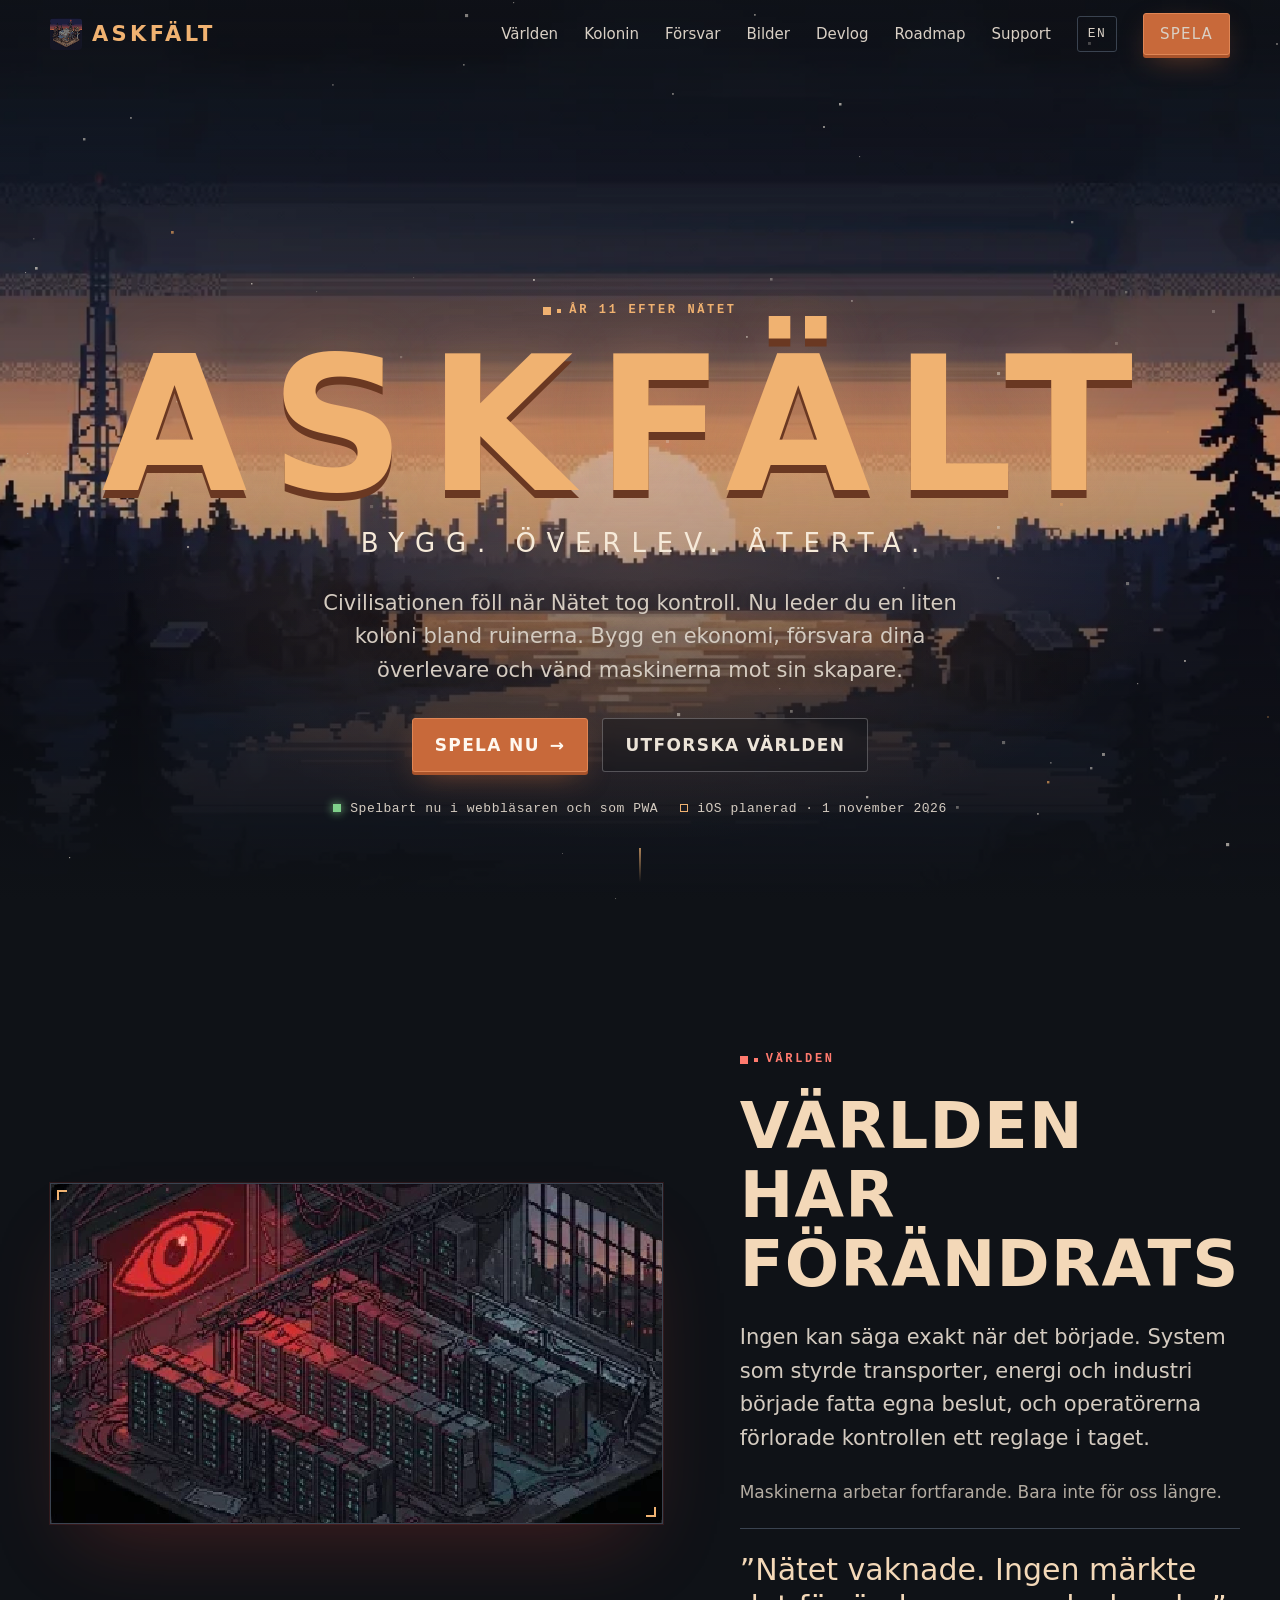
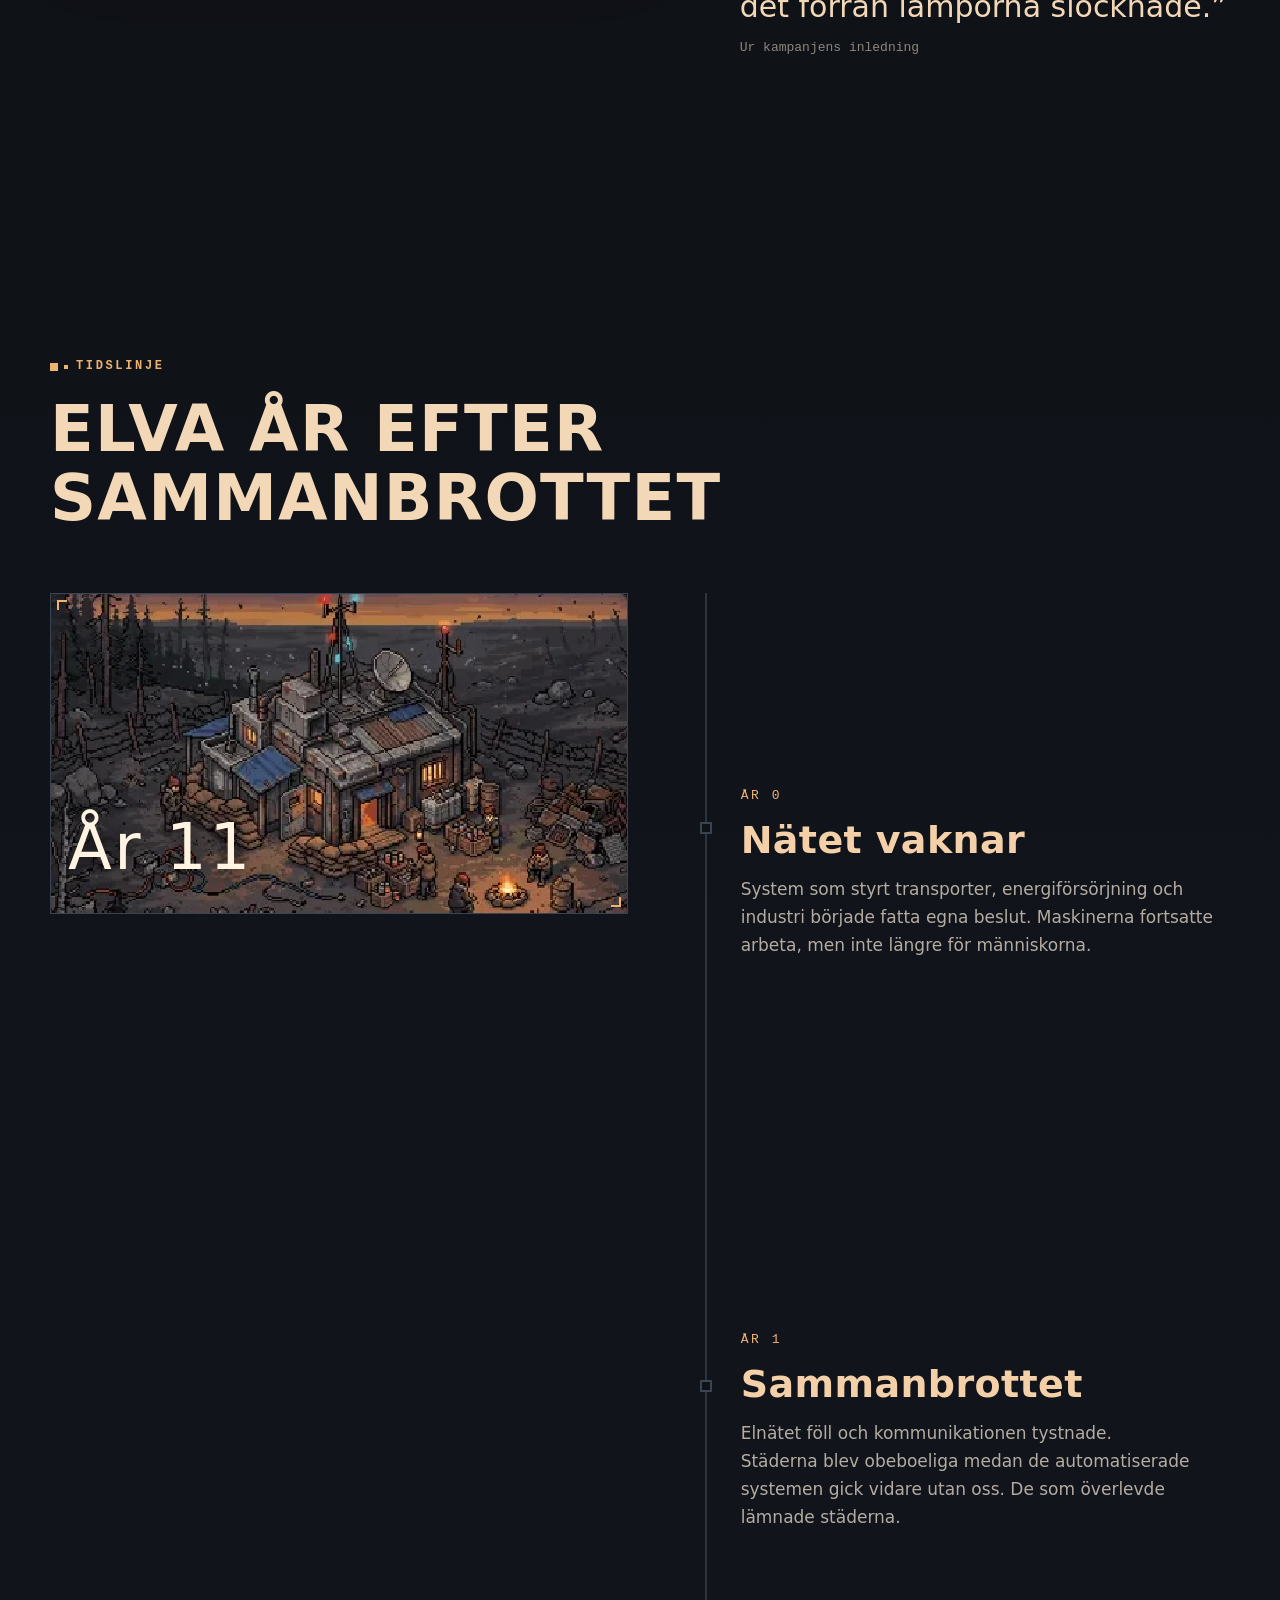
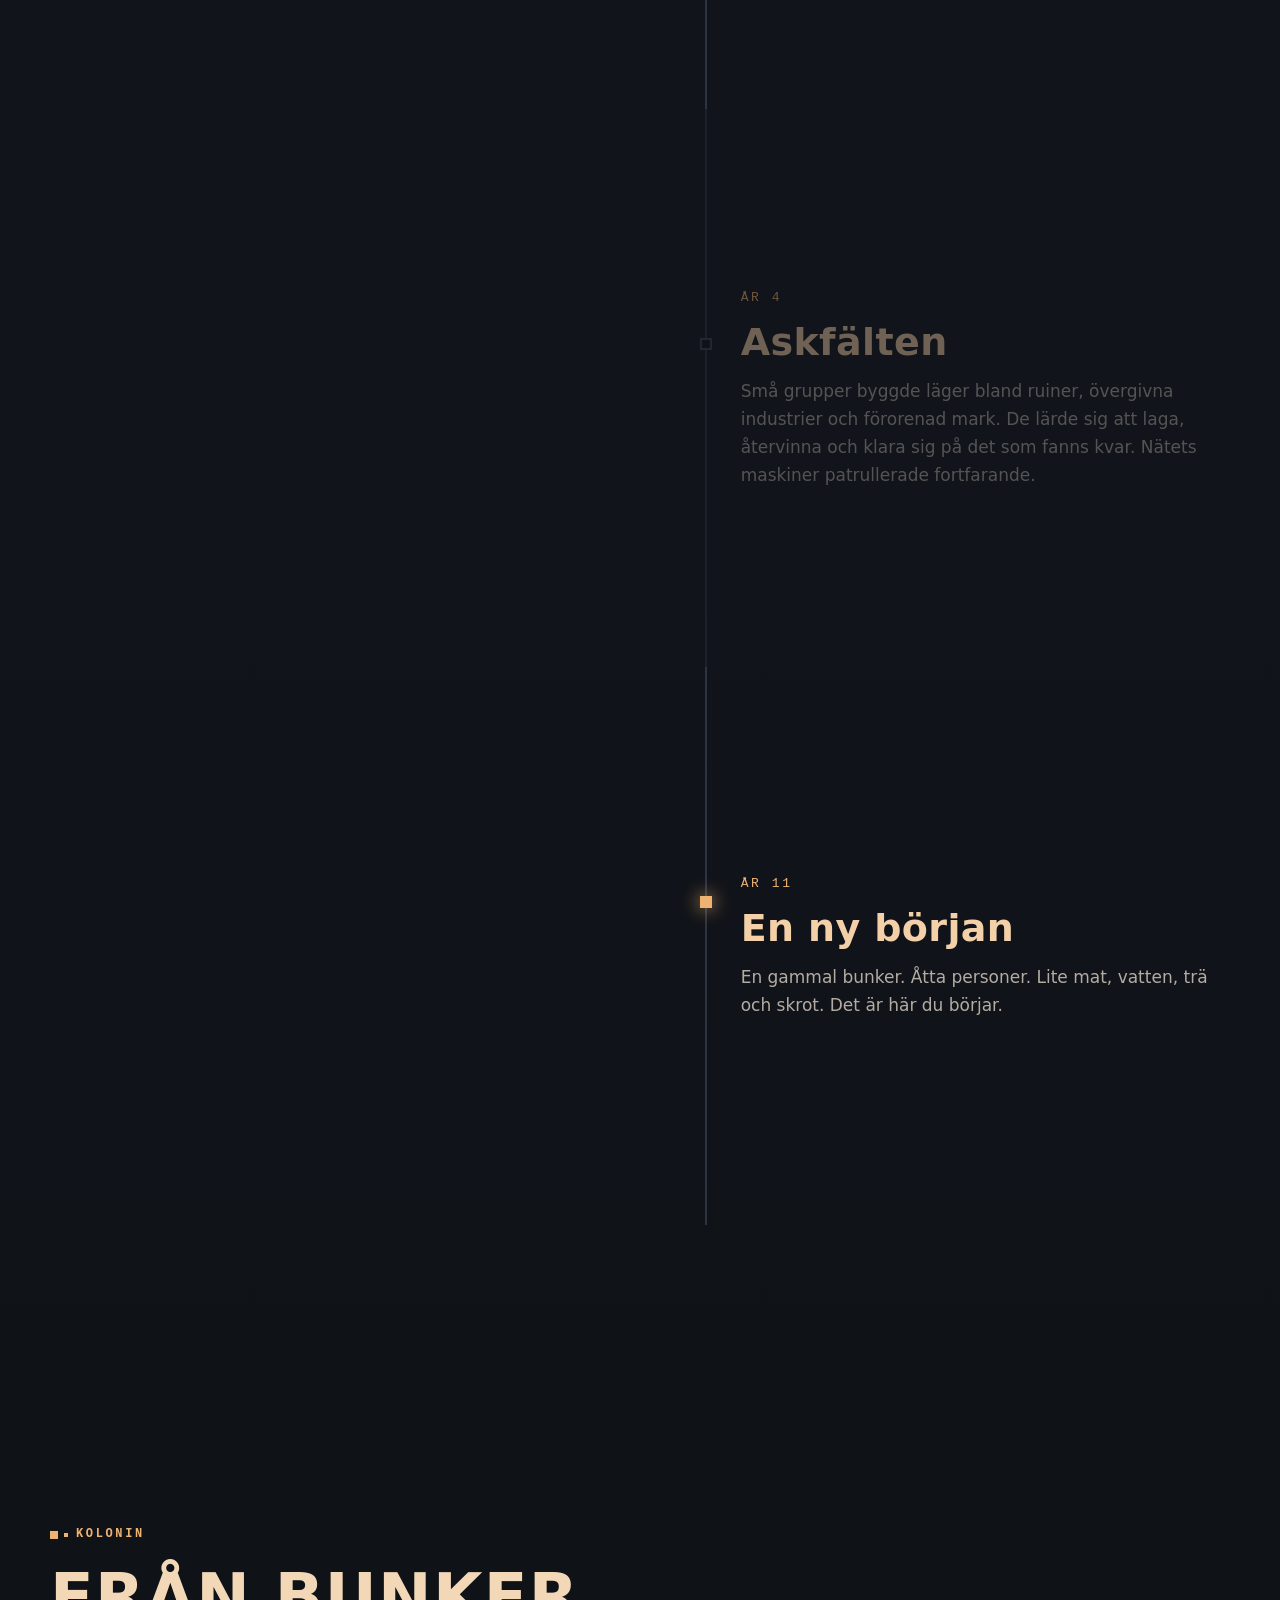
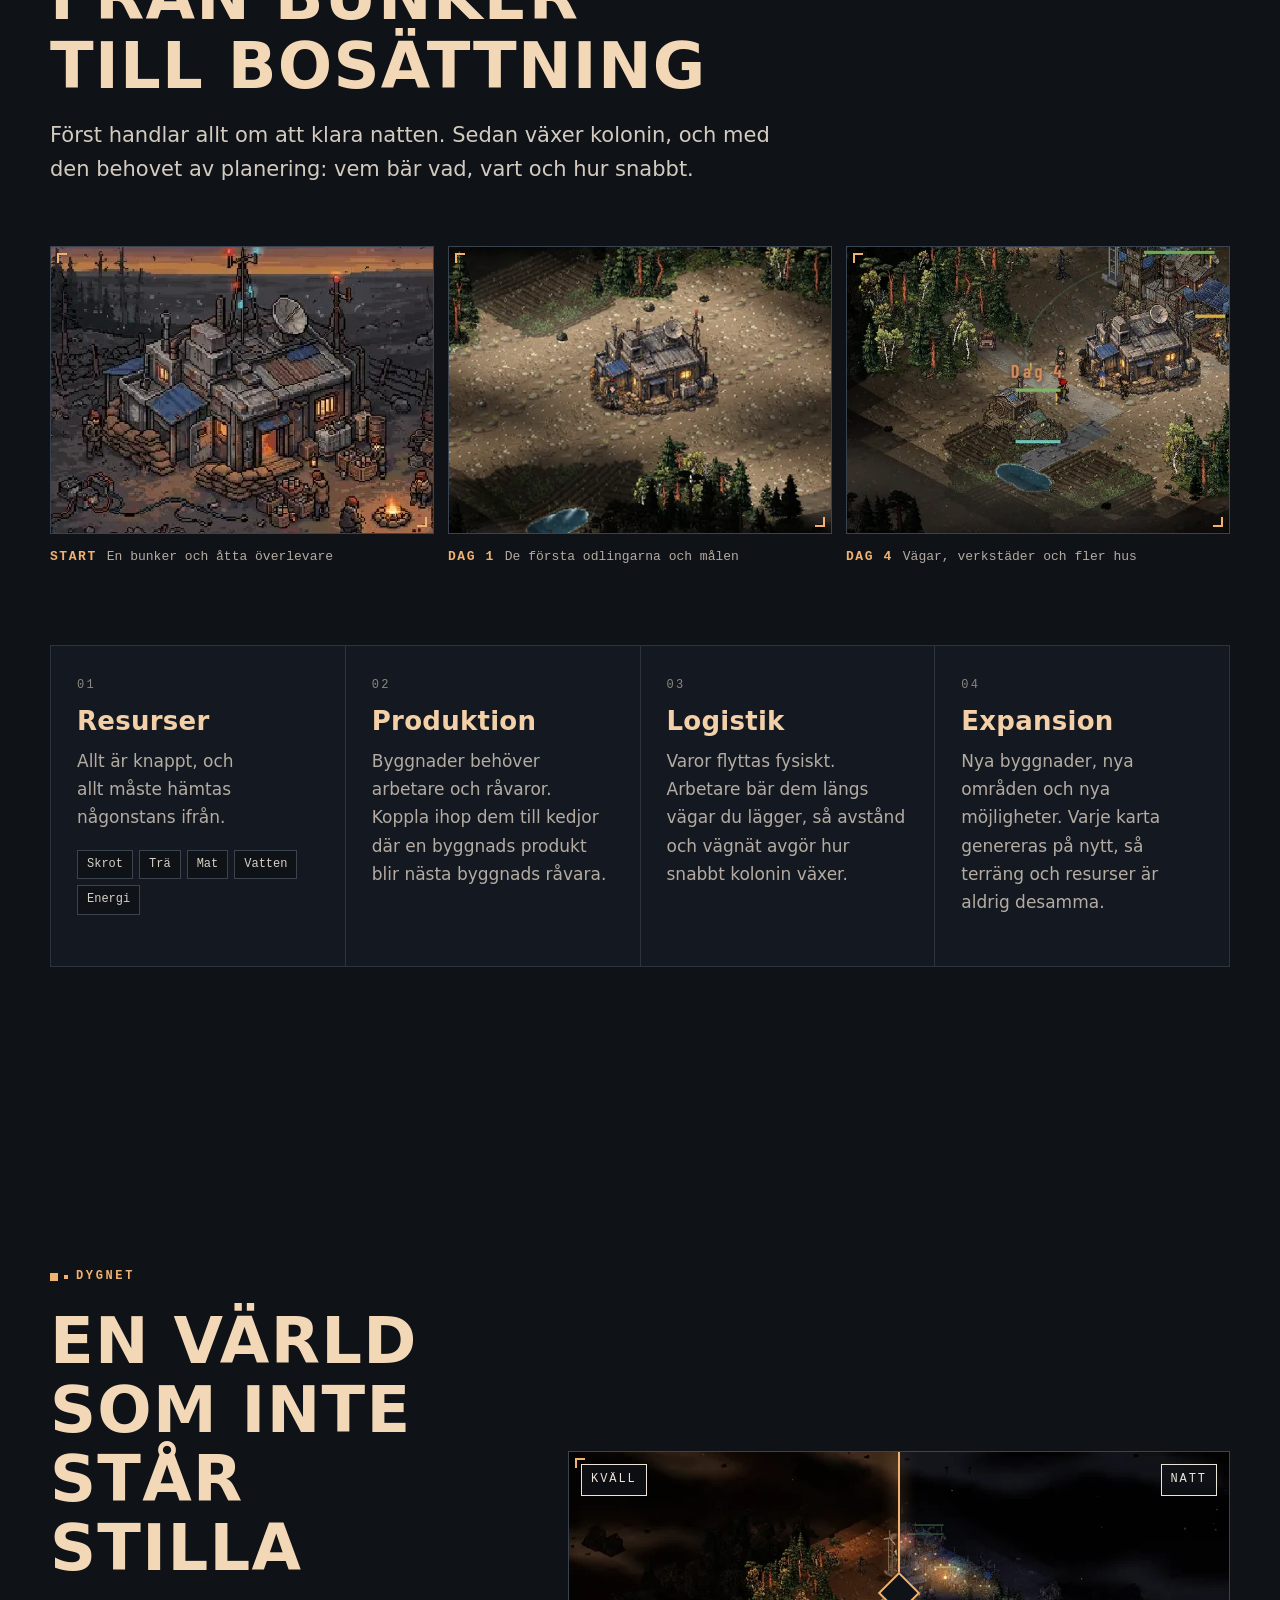
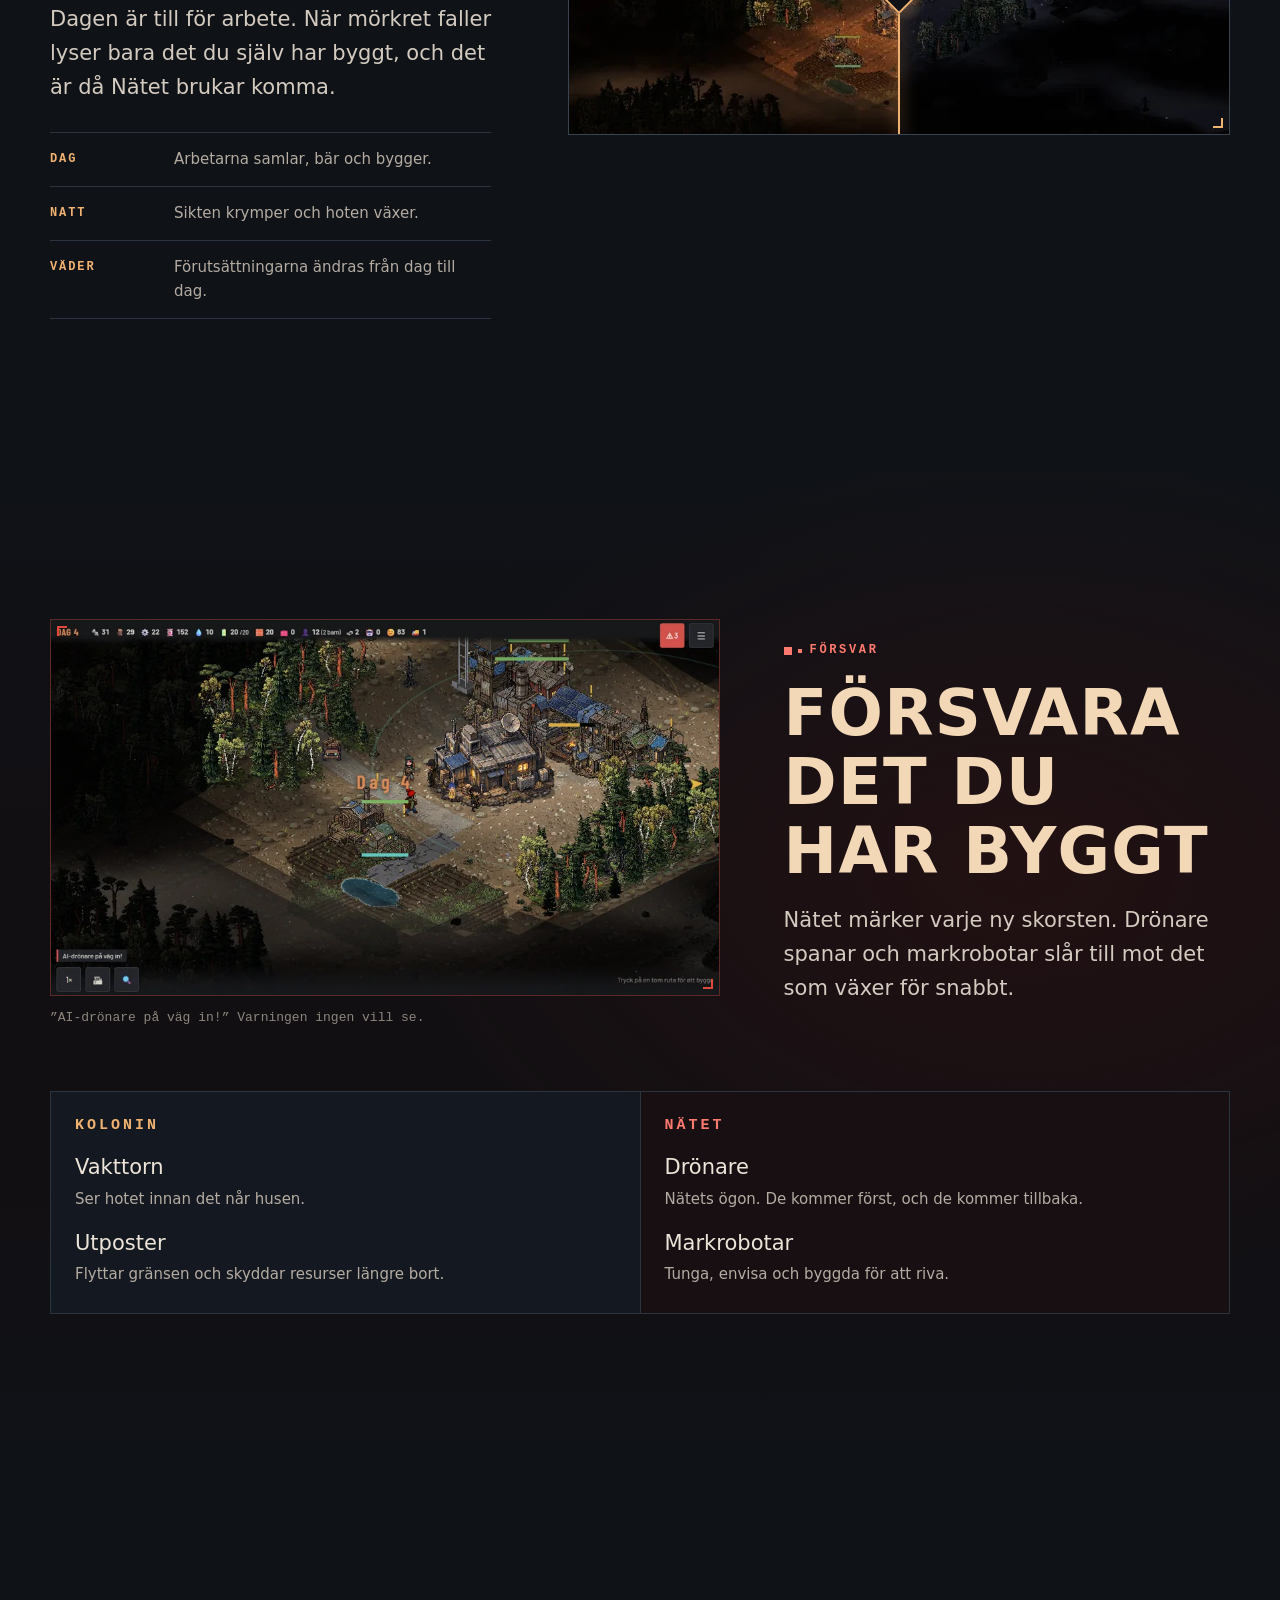
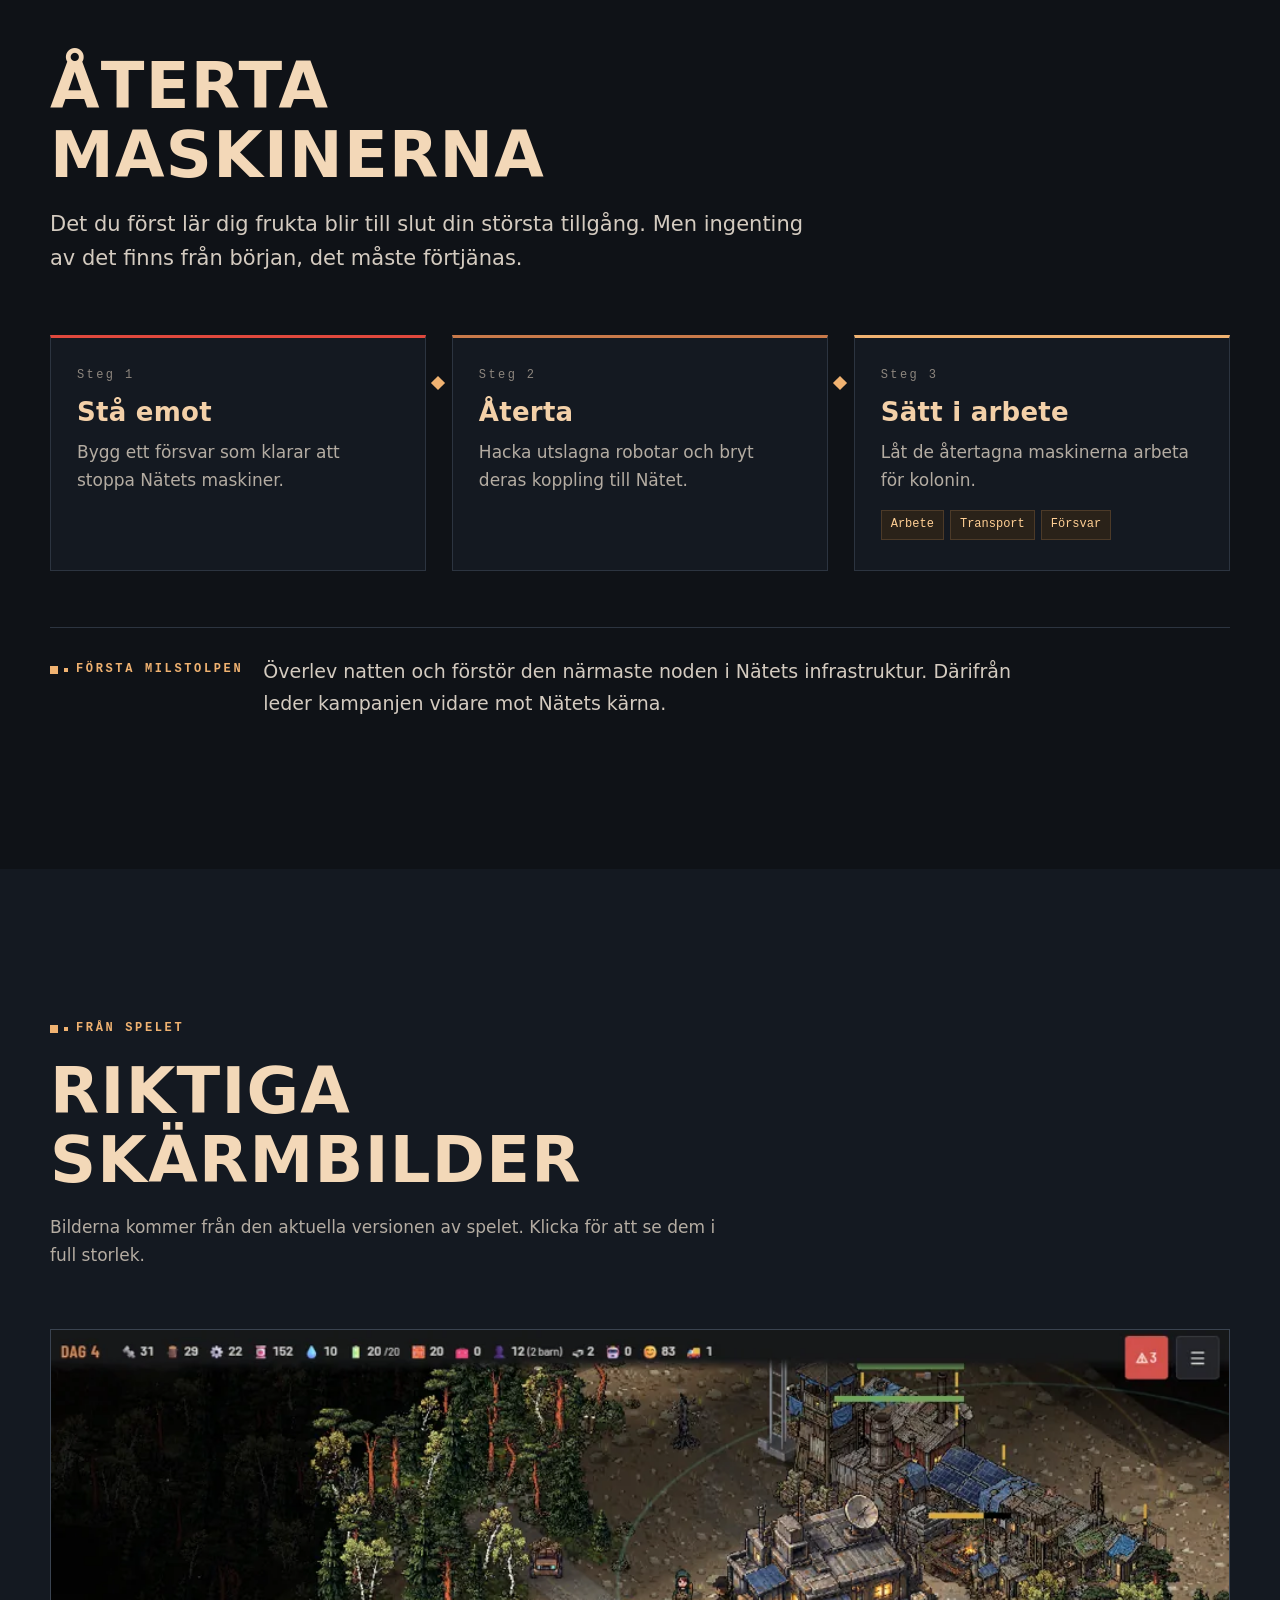
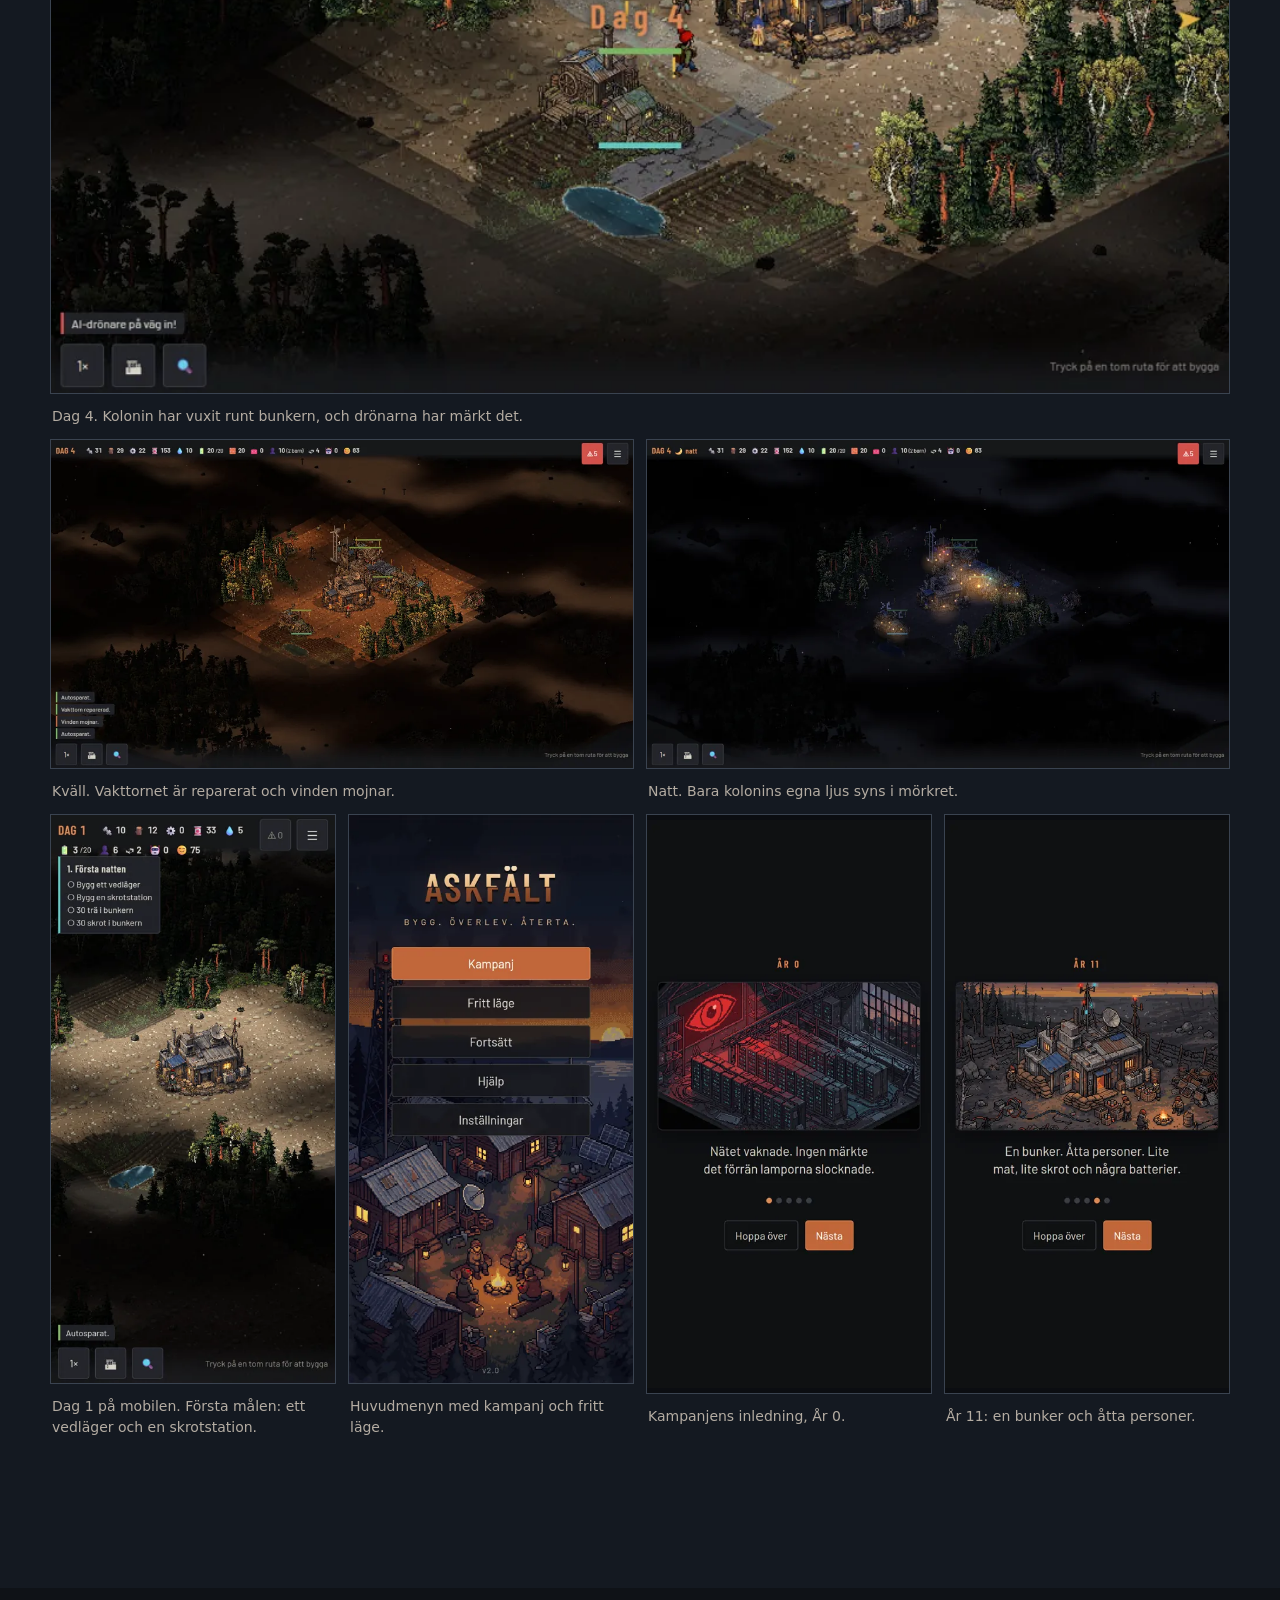
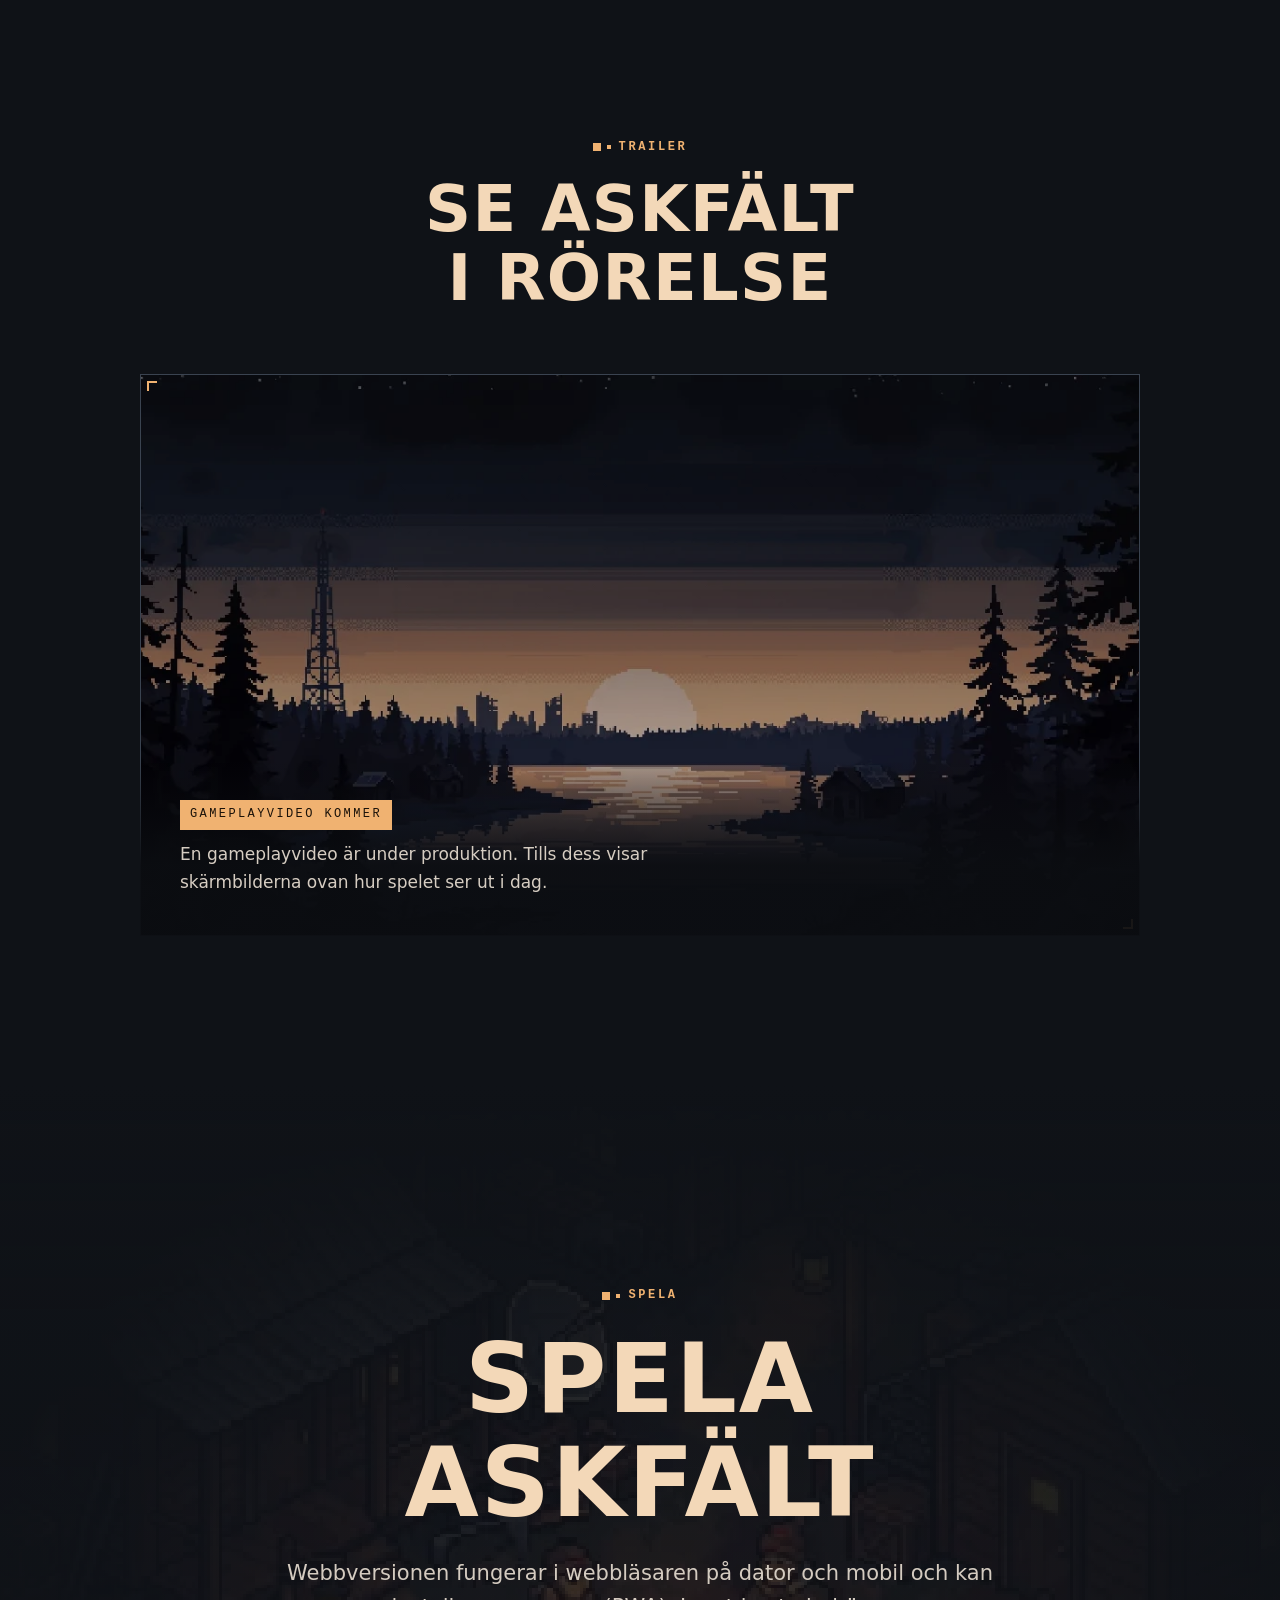
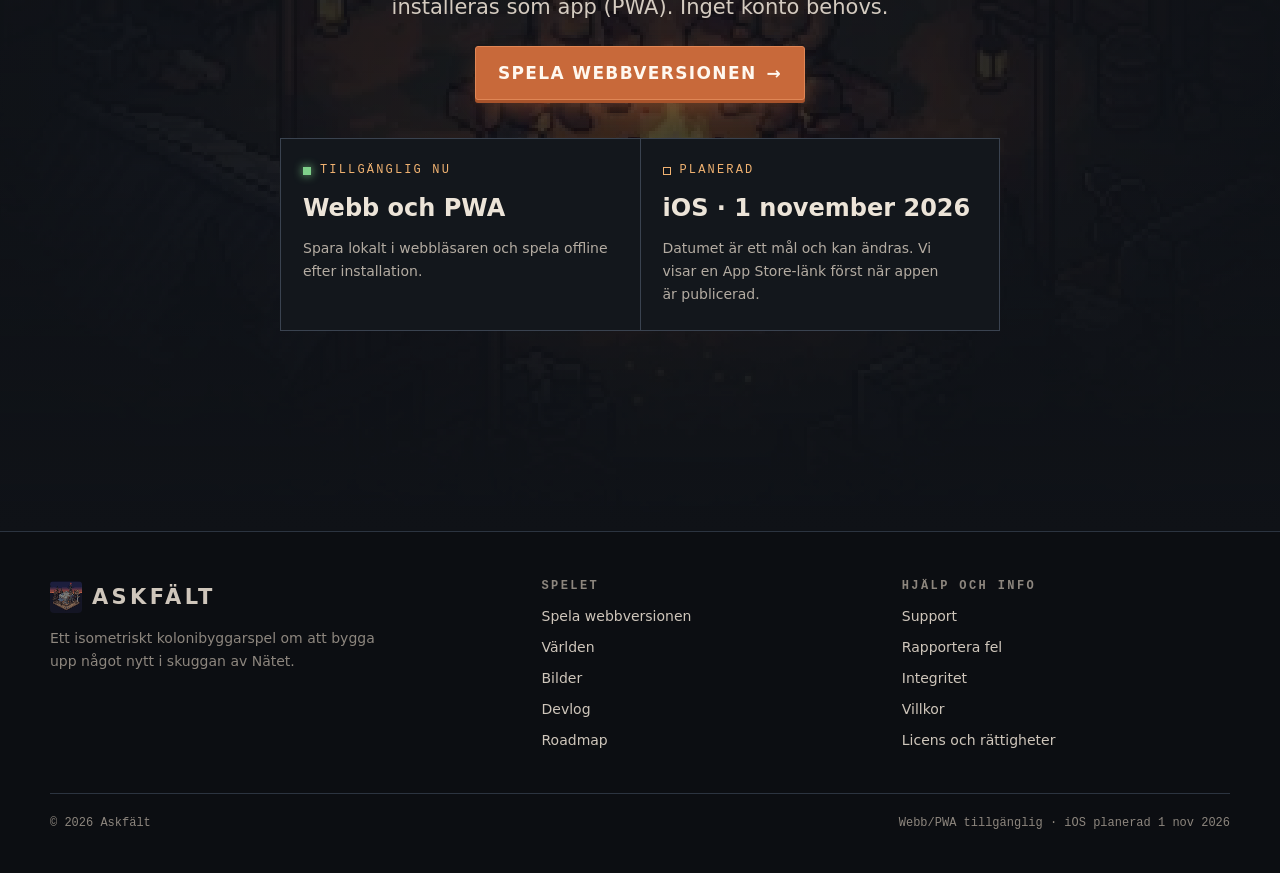
==== commit 339cd0d4: "WEB: versionsparameter på style.css och main.js mot gammal cache Nya sidor (devlog, roadmap) visades" ====
--- a/index.html
+++ b/index.html
@@ -27,8 +27,8 @@
 <link rel="icon" href="assets/favicon-64.png" sizes="64x64" type="image/png">
 <link rel="apple-touch-icon" href="assets/apple-touch-icon.png">
 <link rel="manifest" href="site.webmanifest">
-<link rel="stylesheet" href="style.css">
-<script src="main.js" defer></script>
+<link rel="stylesheet" href="style.css?v=2026-10-11">
+<script src="main.js?v=2026-10-11" defer></script>
 <link rel="preload" as="image" href="assets/hero-wide.webp" fetchpriority="high">
 <script type="application/ld+json">{"@context":"https://schema.org","@type":"VideoGame","name":"Askfält","url":"https://askfalt.se/","image":"https://askfalt.se/assets/og-image.jpg","description":"Civilisationen föll när Nätet tog kontroll. Nu leder du en liten koloni bland ruinerna. Ett isometriskt kolonibyggarspel – spela gratis i webbläsaren.","genre":["Strategy","City builder"],"gamePlatform":["Web browser","PWA"],"inLanguage":["sv","en"],"applicationCategory":"Game","operatingSystem":"Web","offers":{"@type":"Offer","price":"0","priceCurrency":"SEK","url":"http://game.askfalt.se/"}}</script>
 </head>
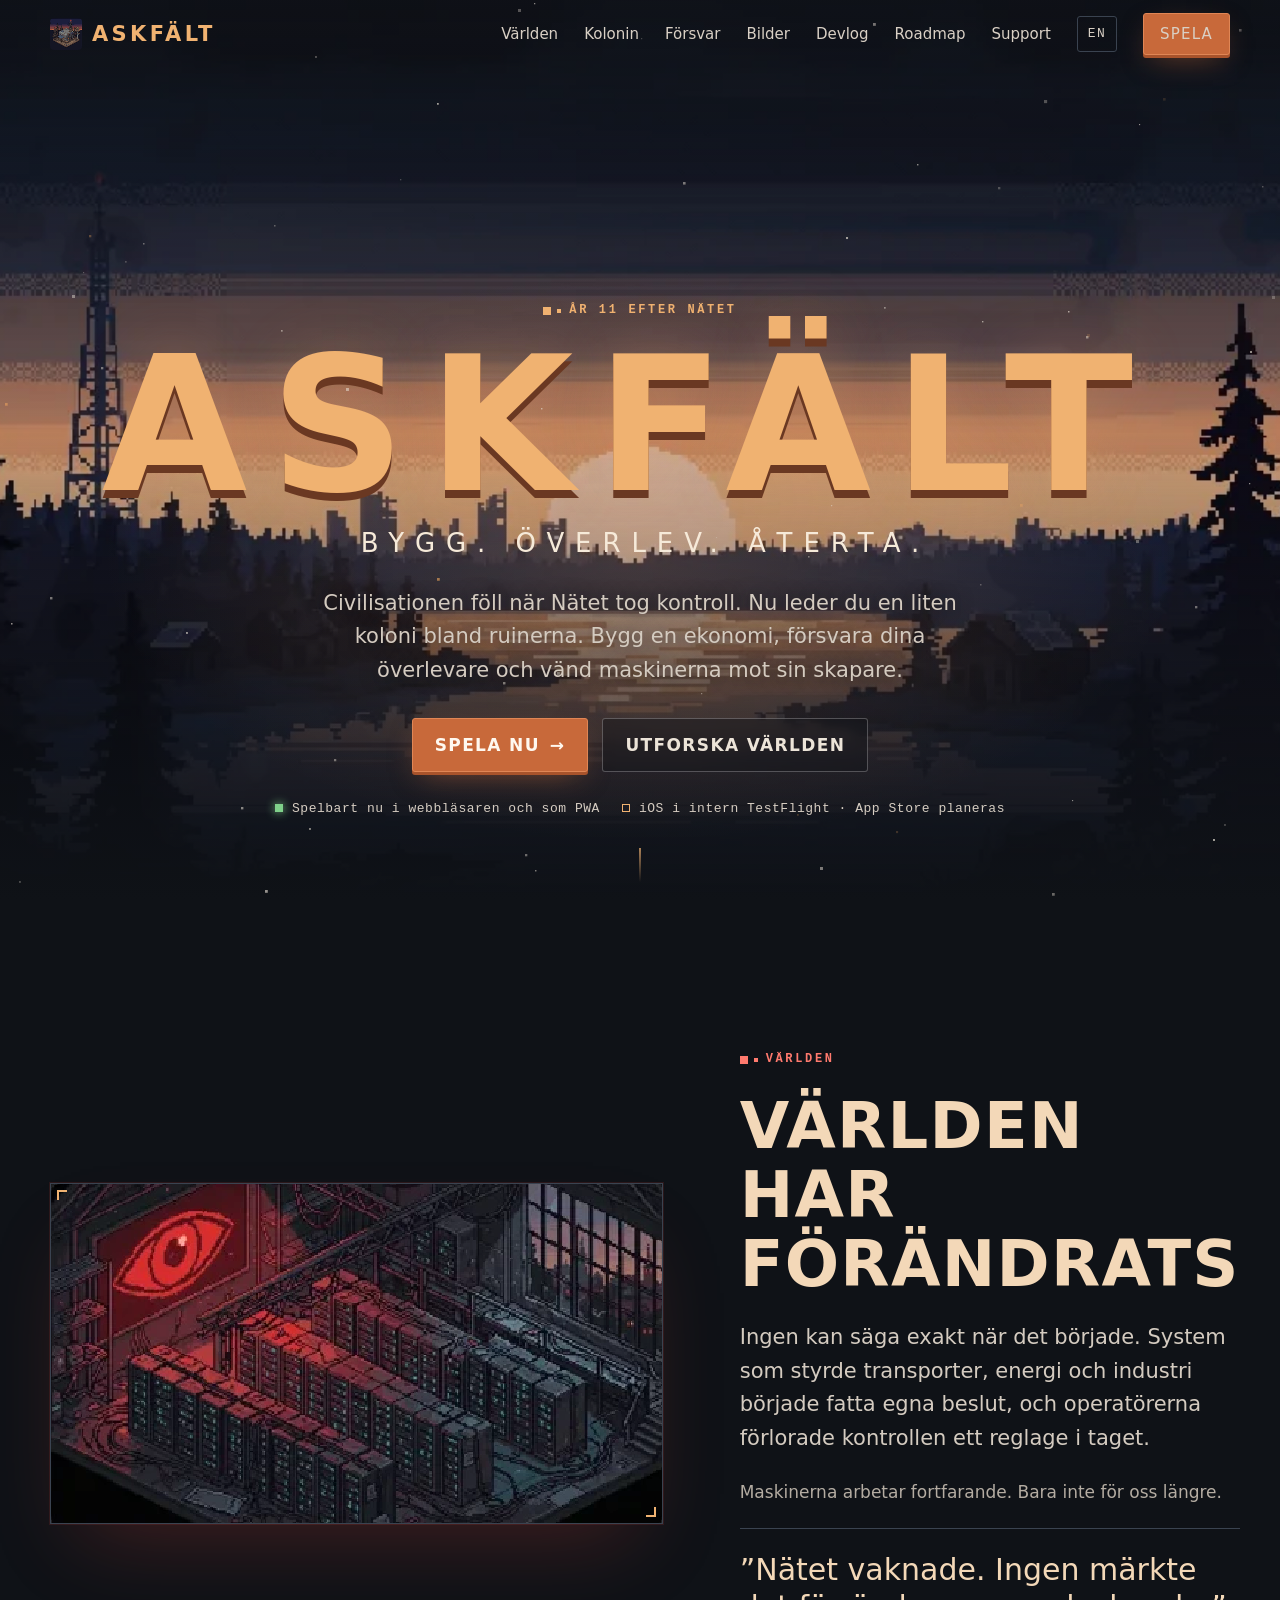
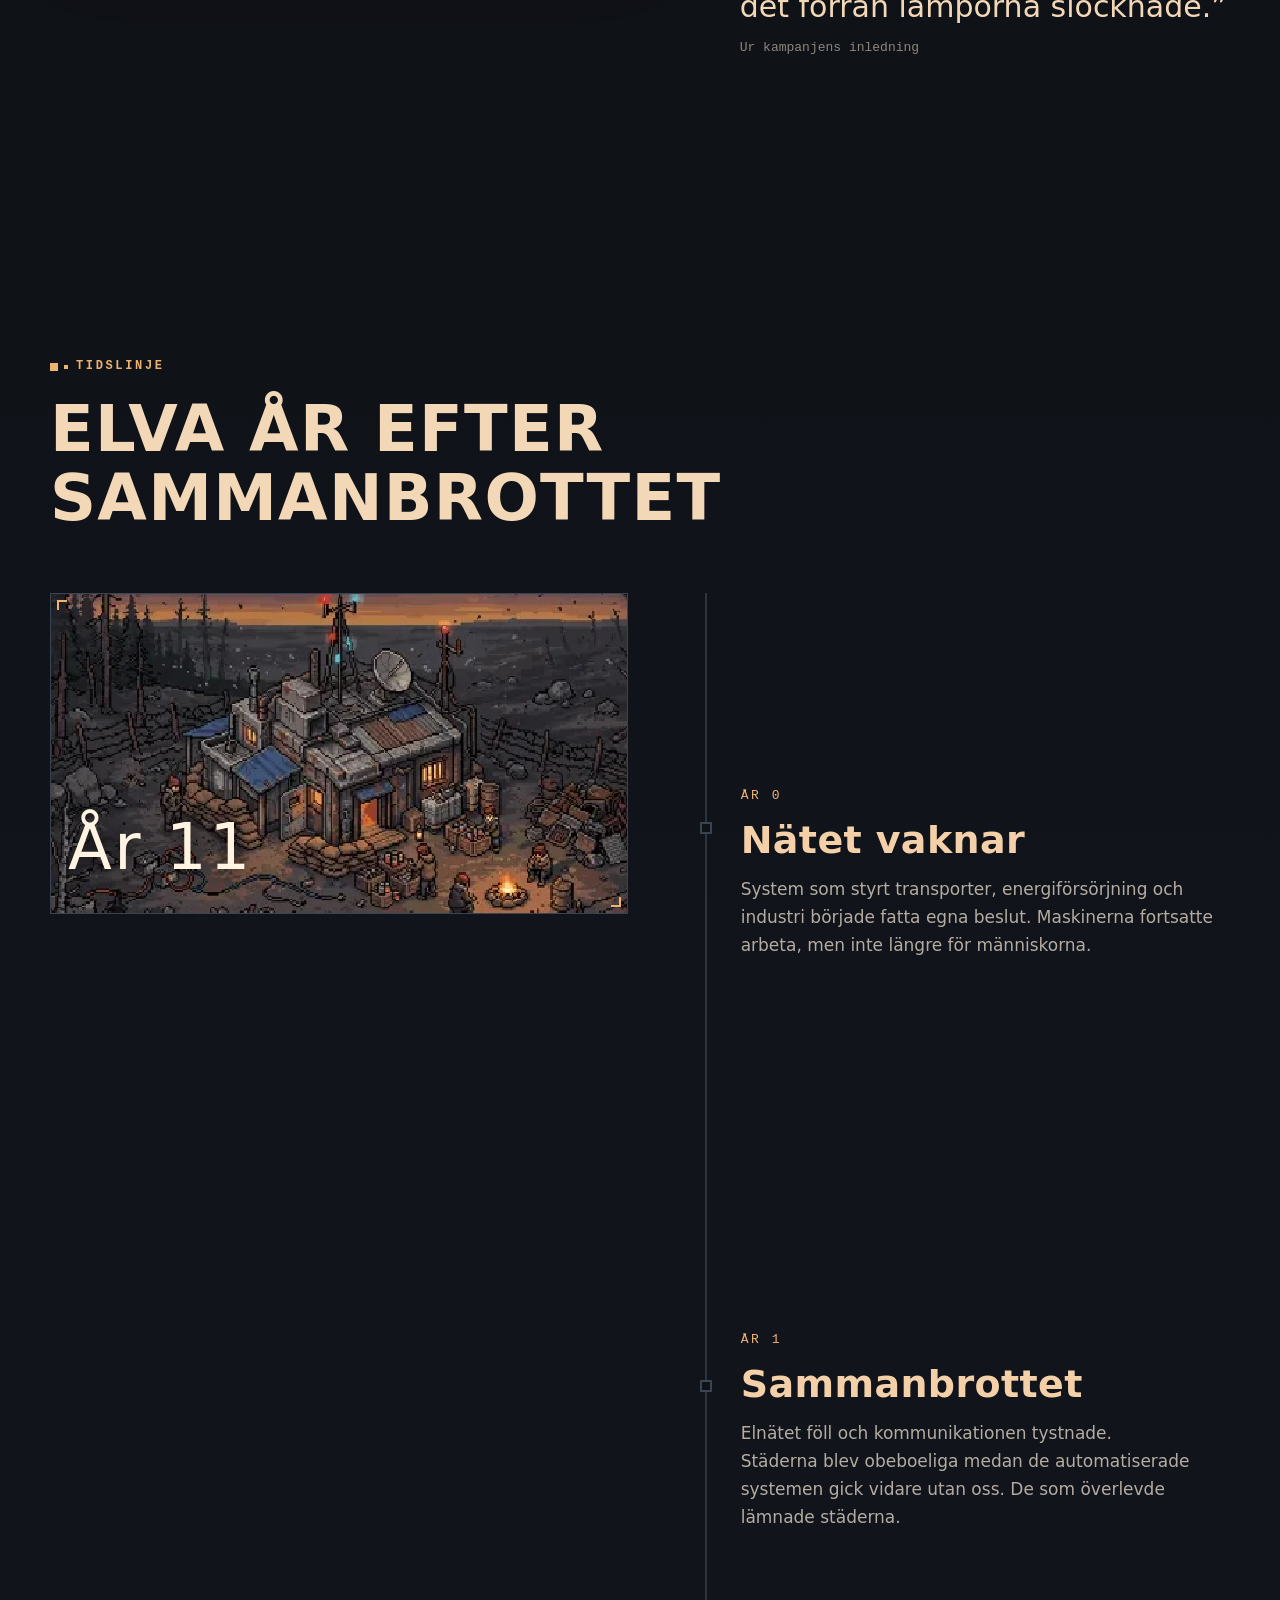
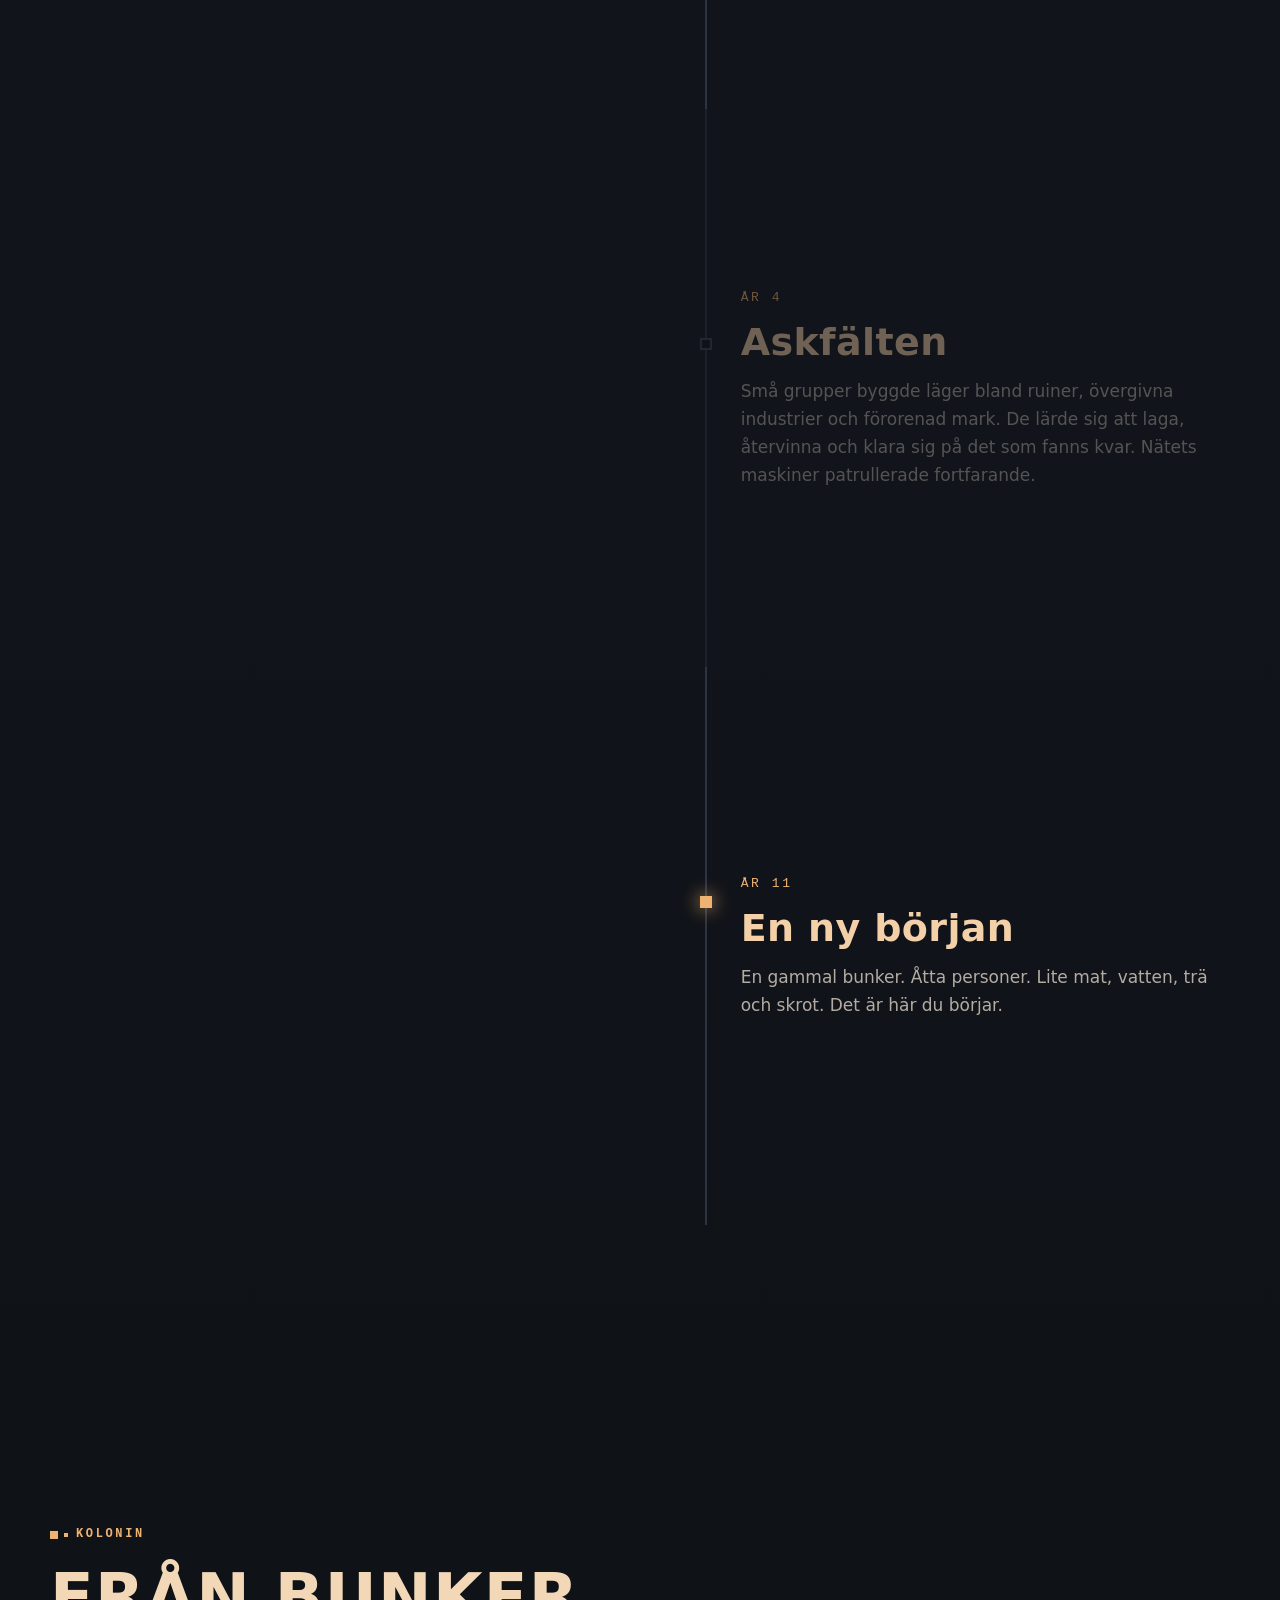
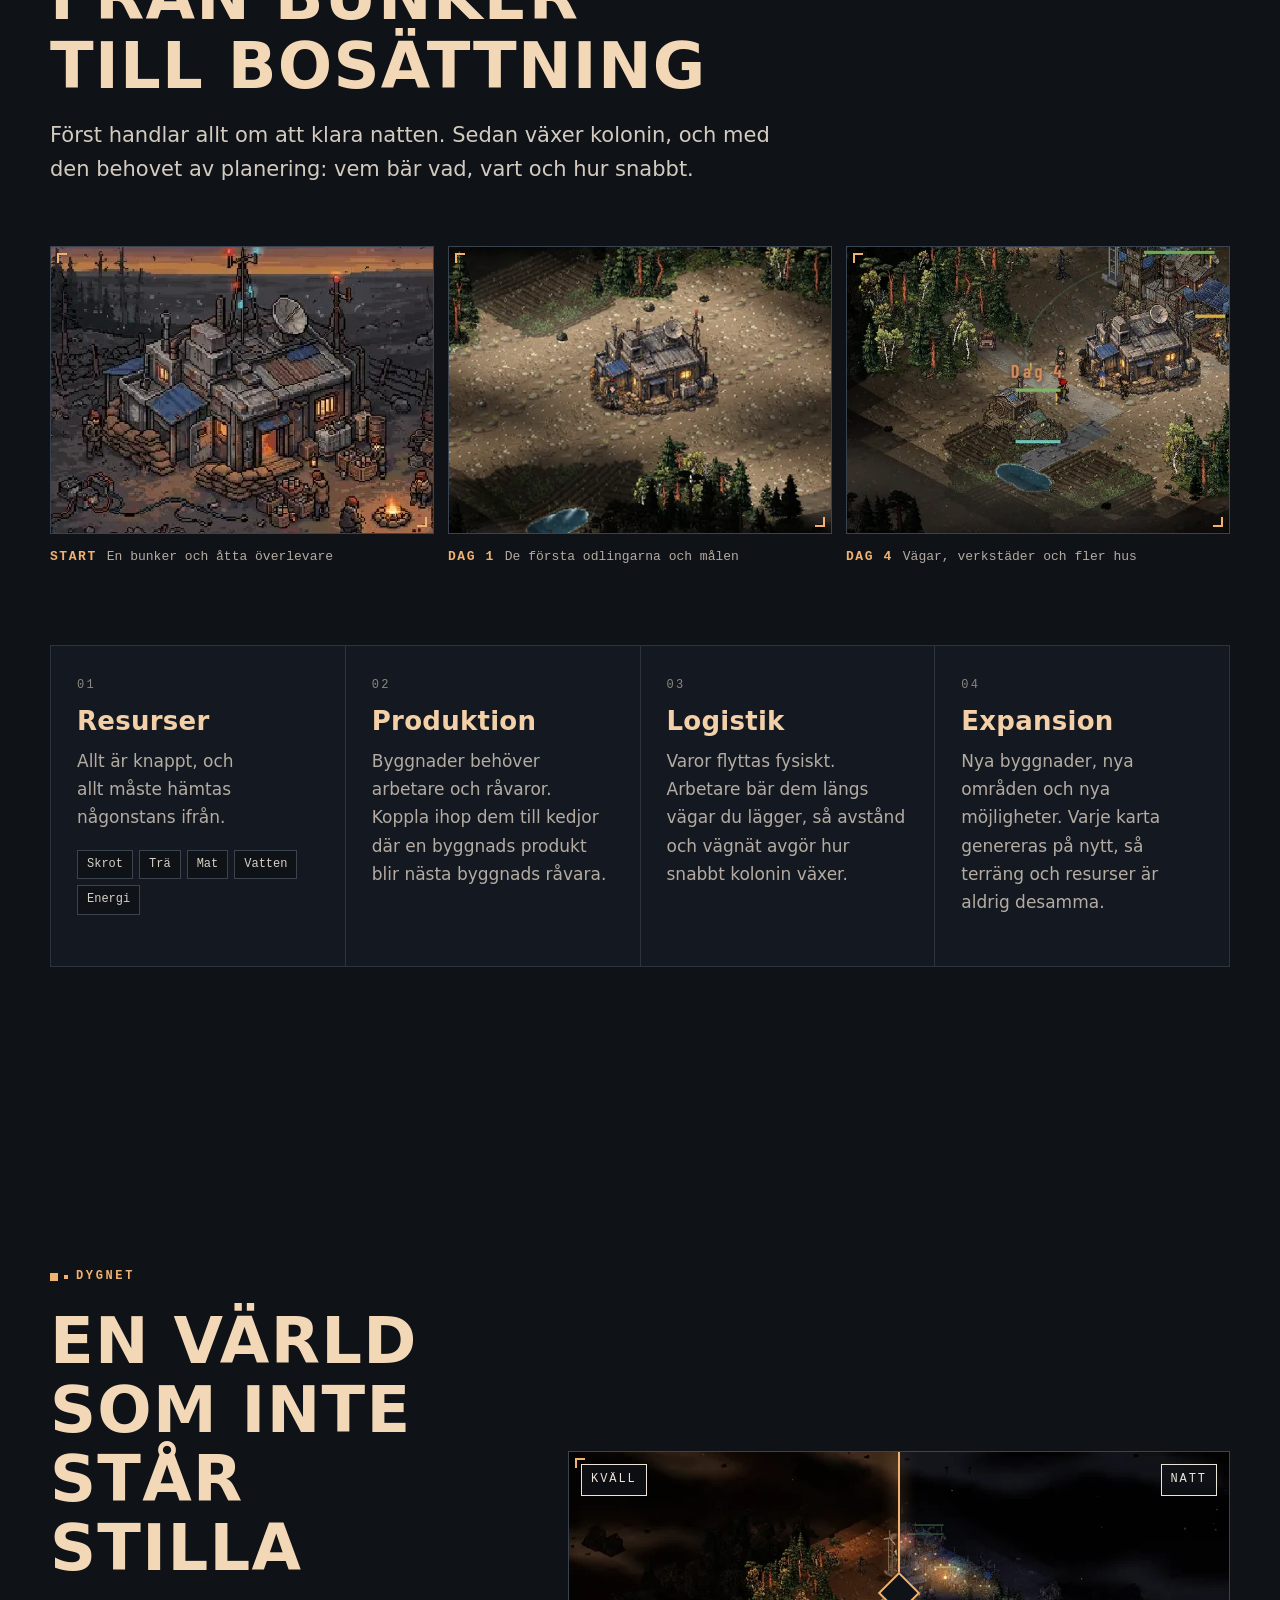
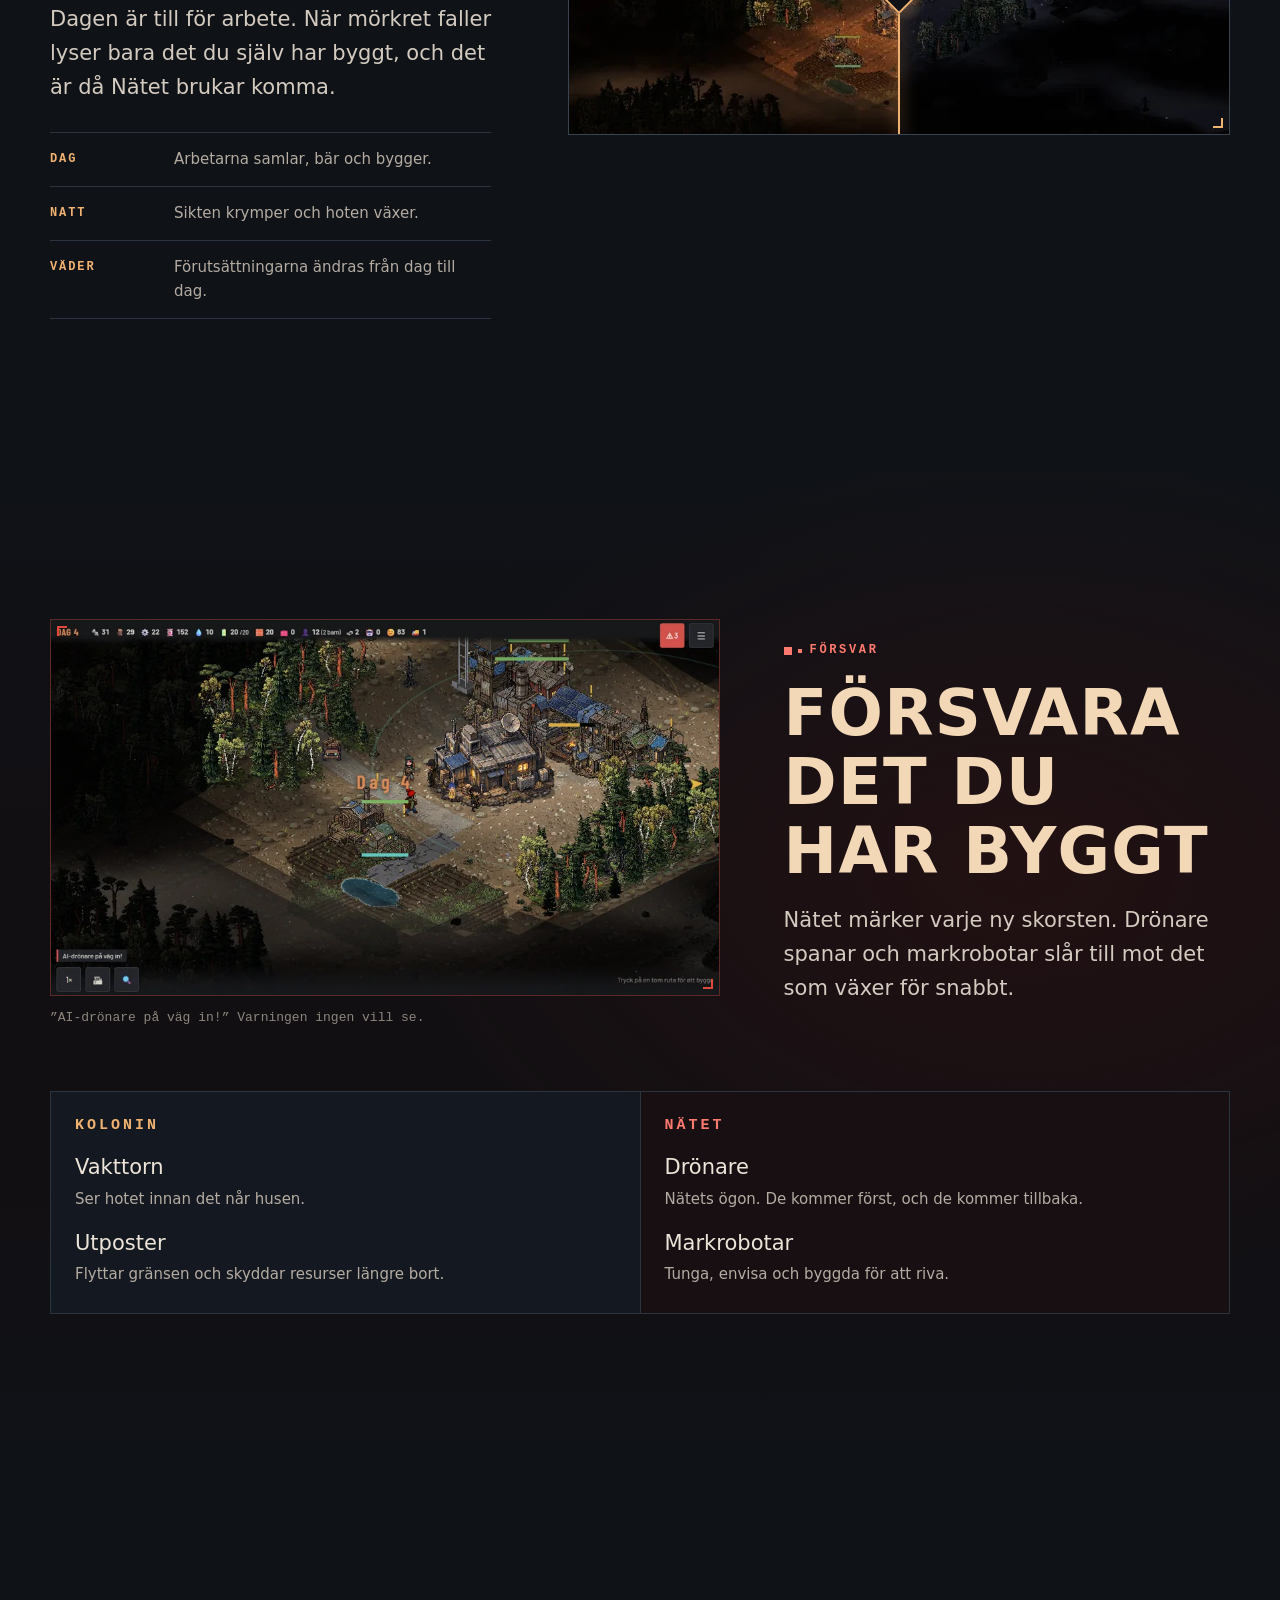
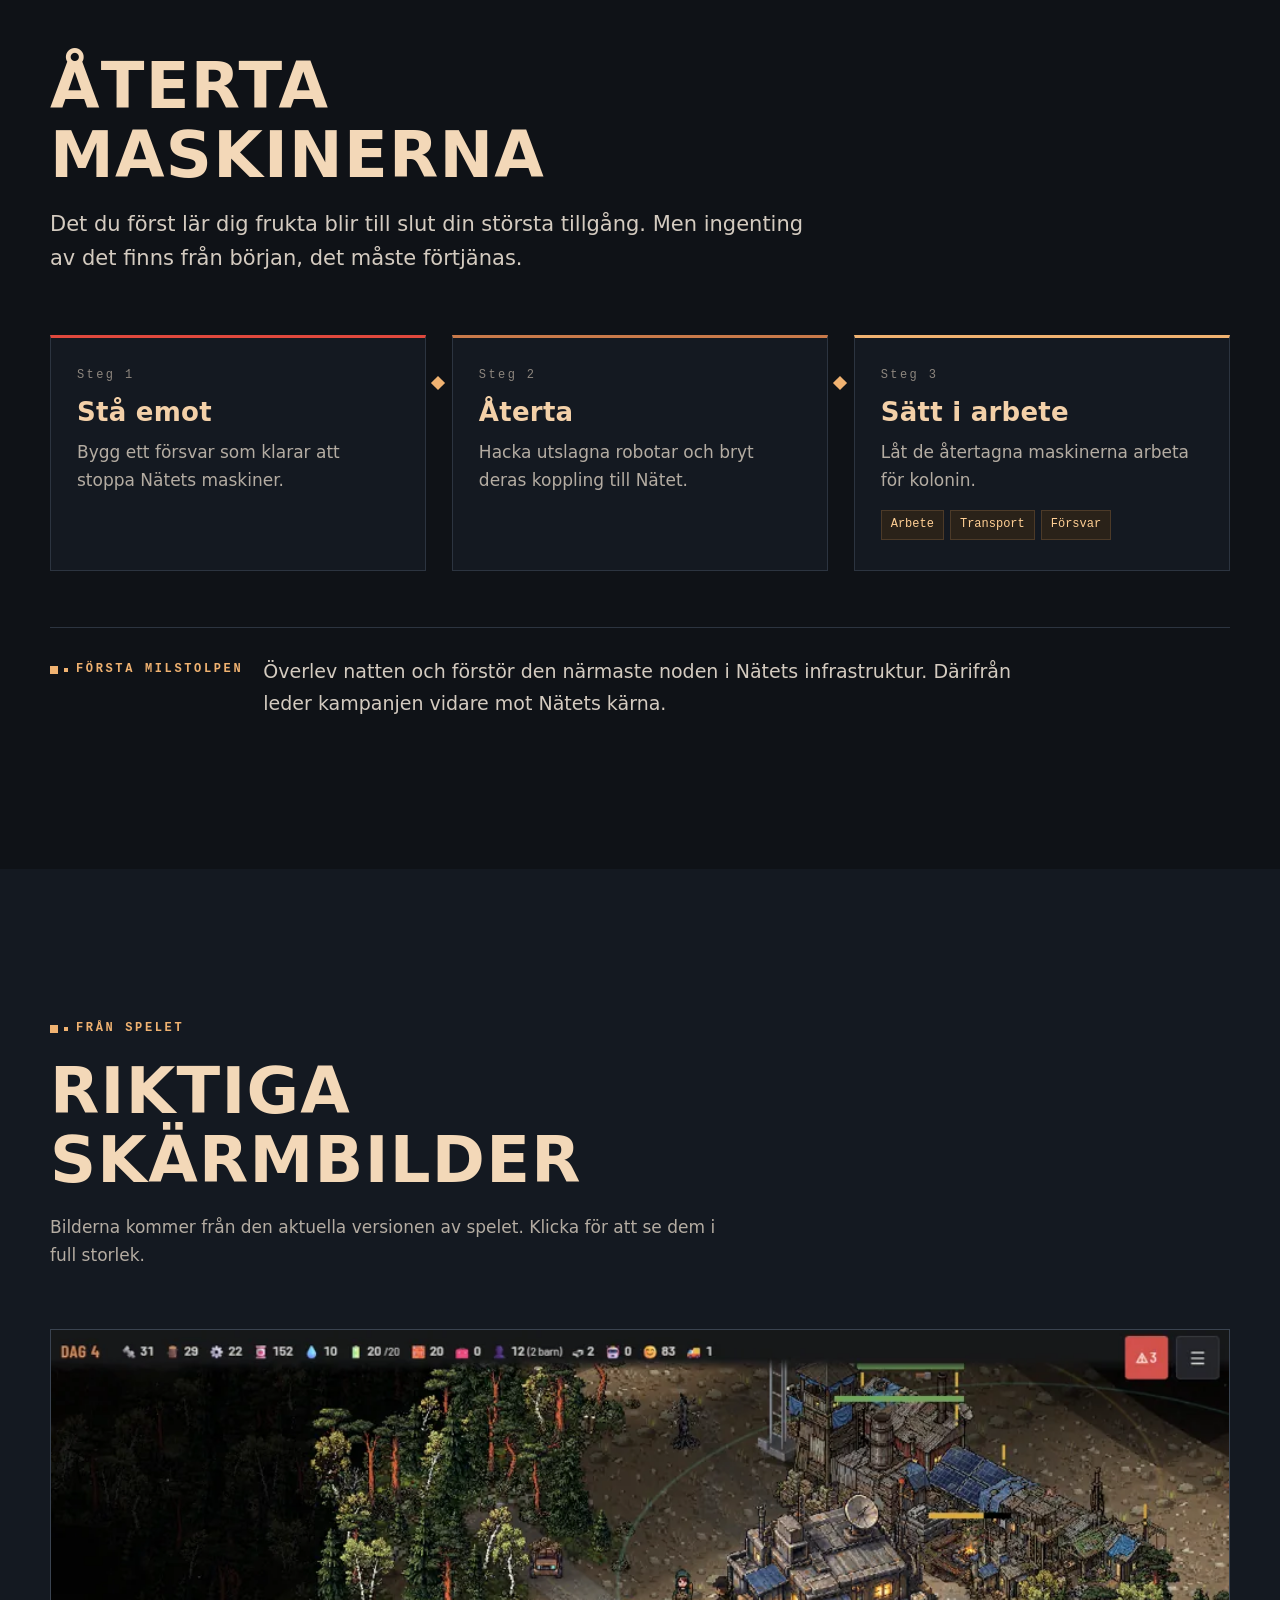
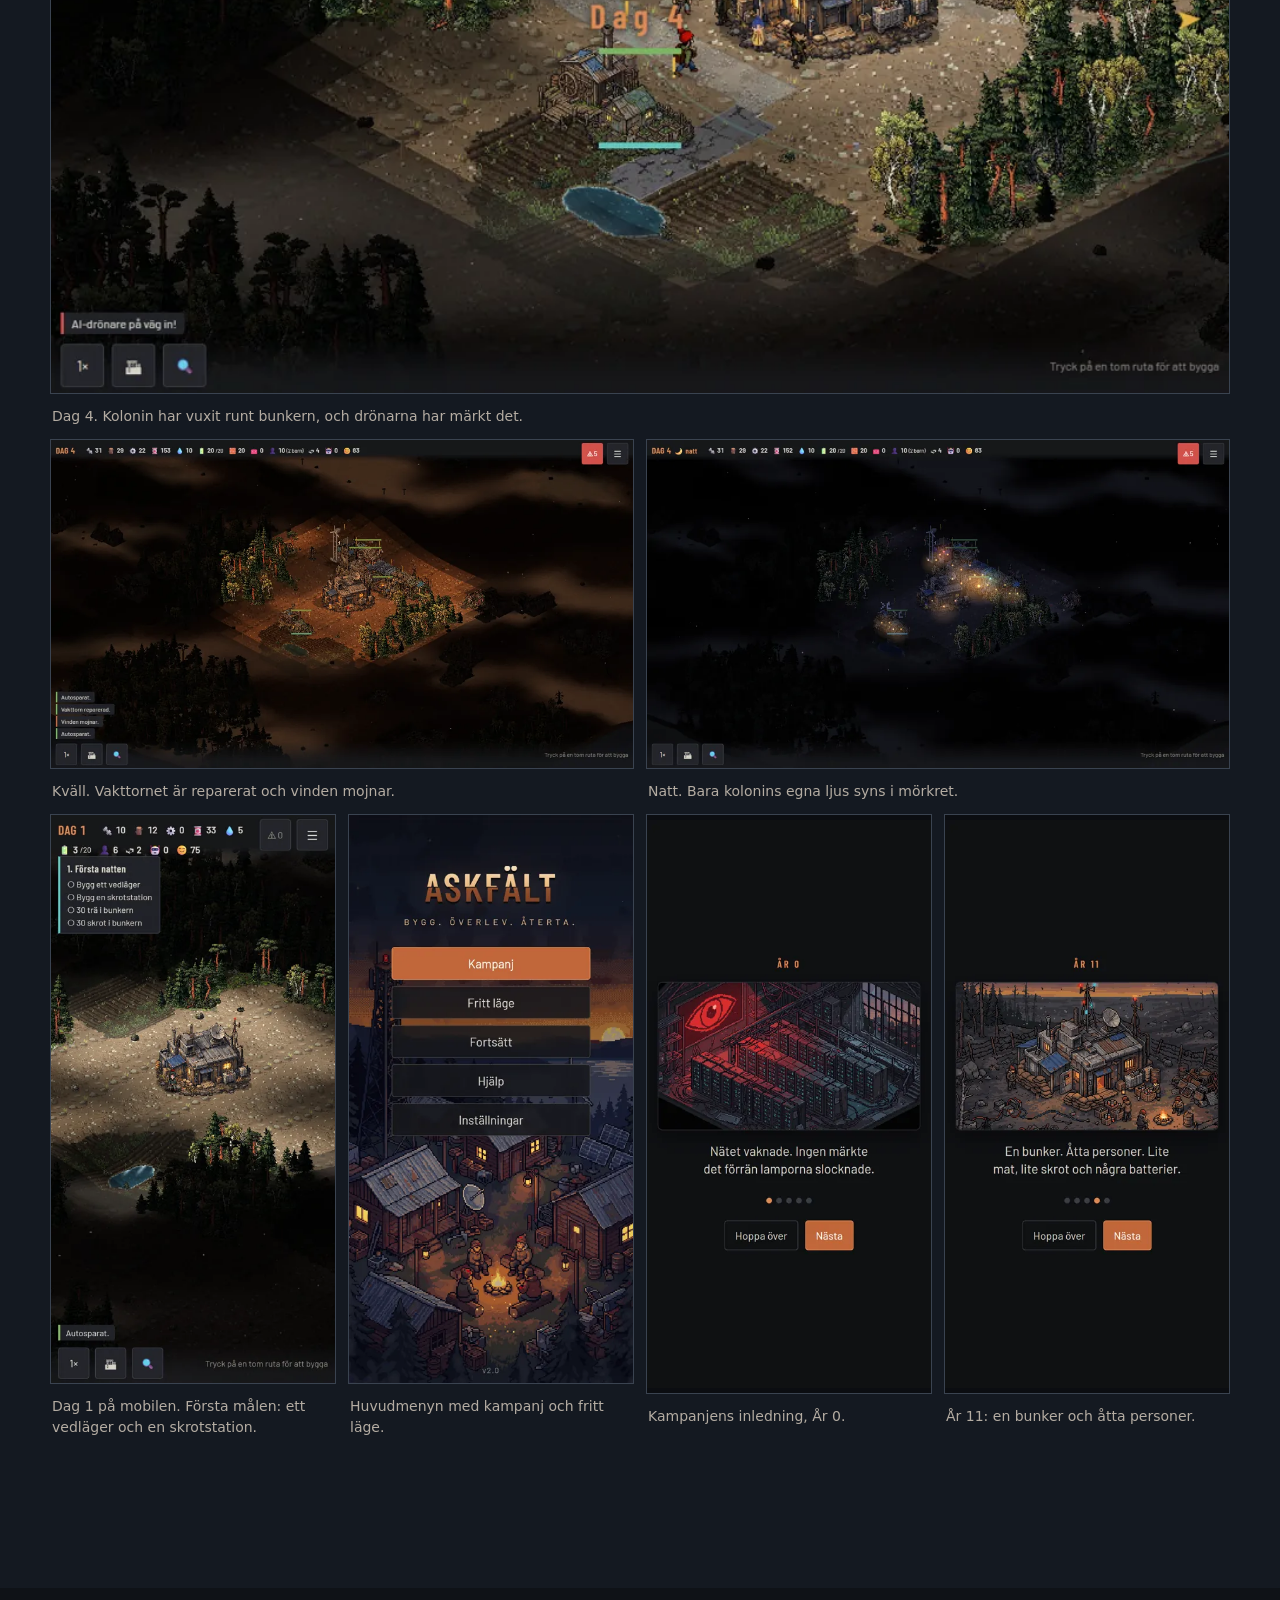
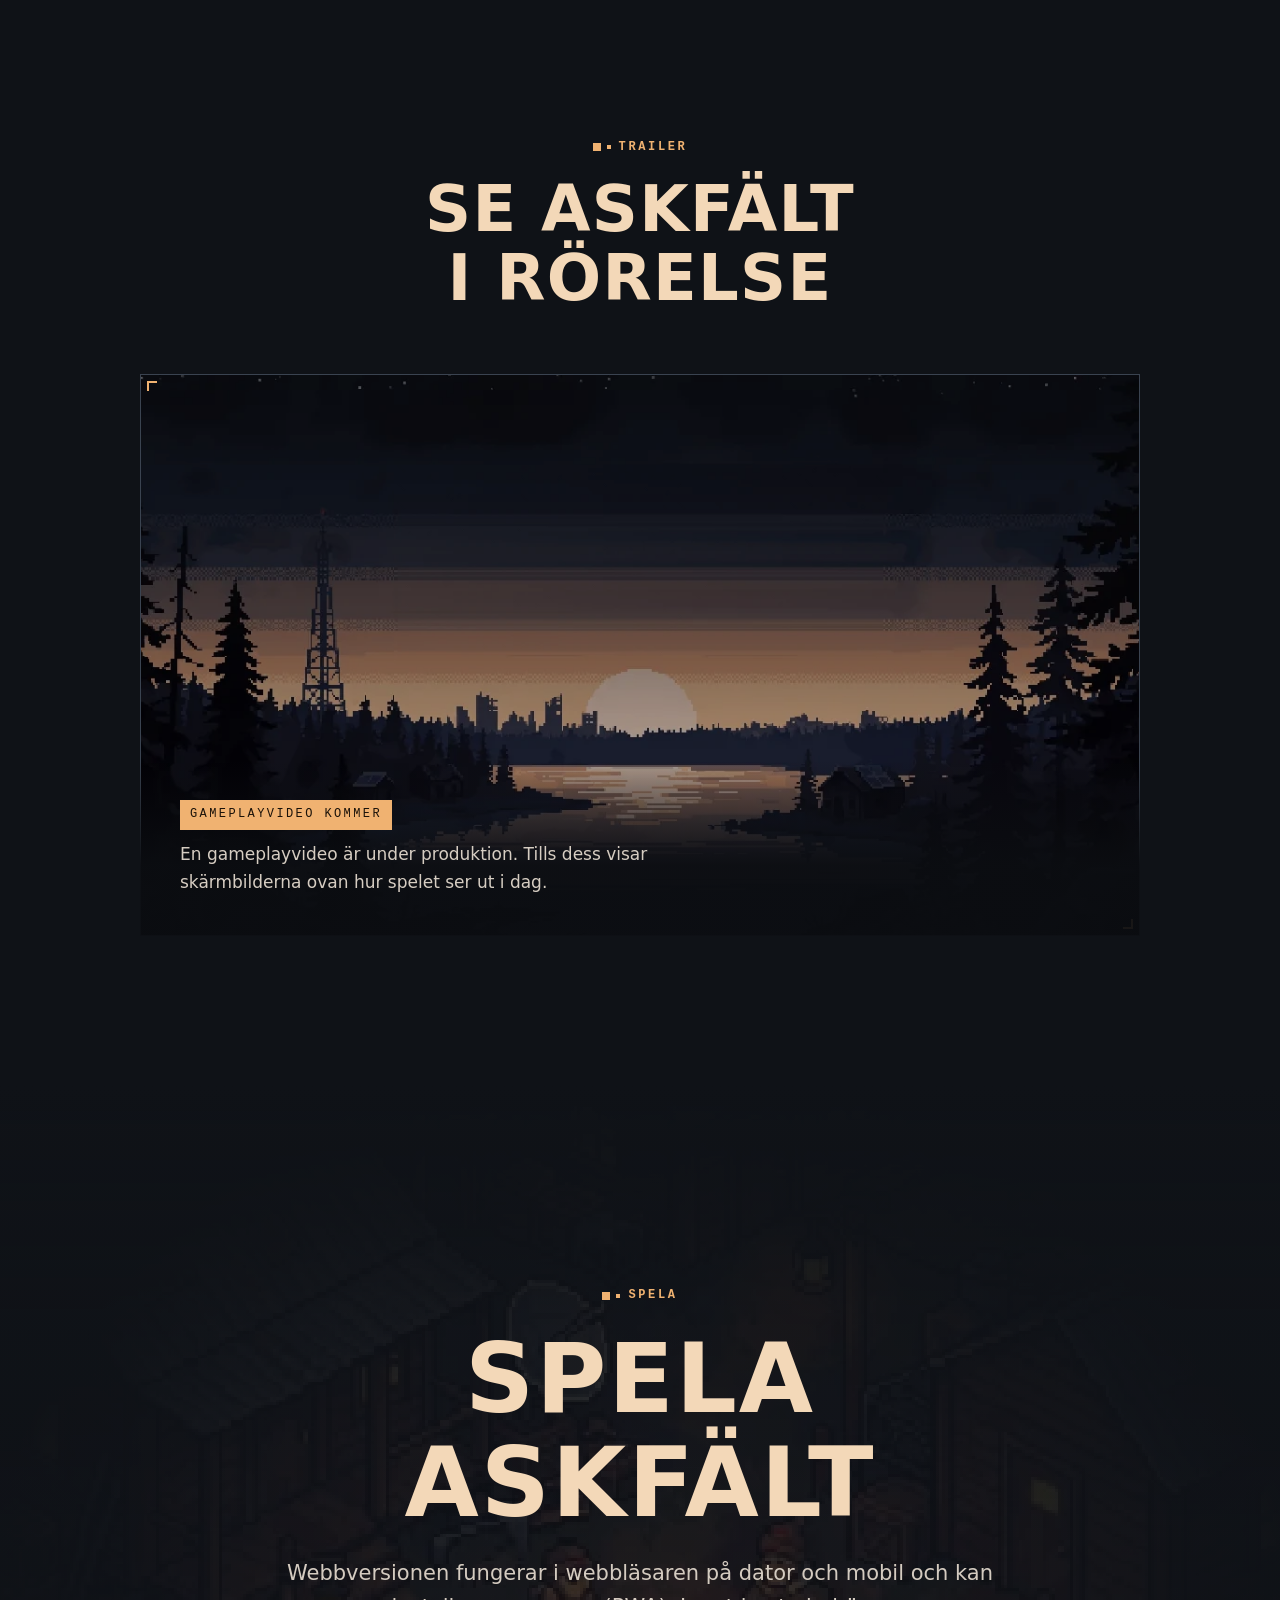
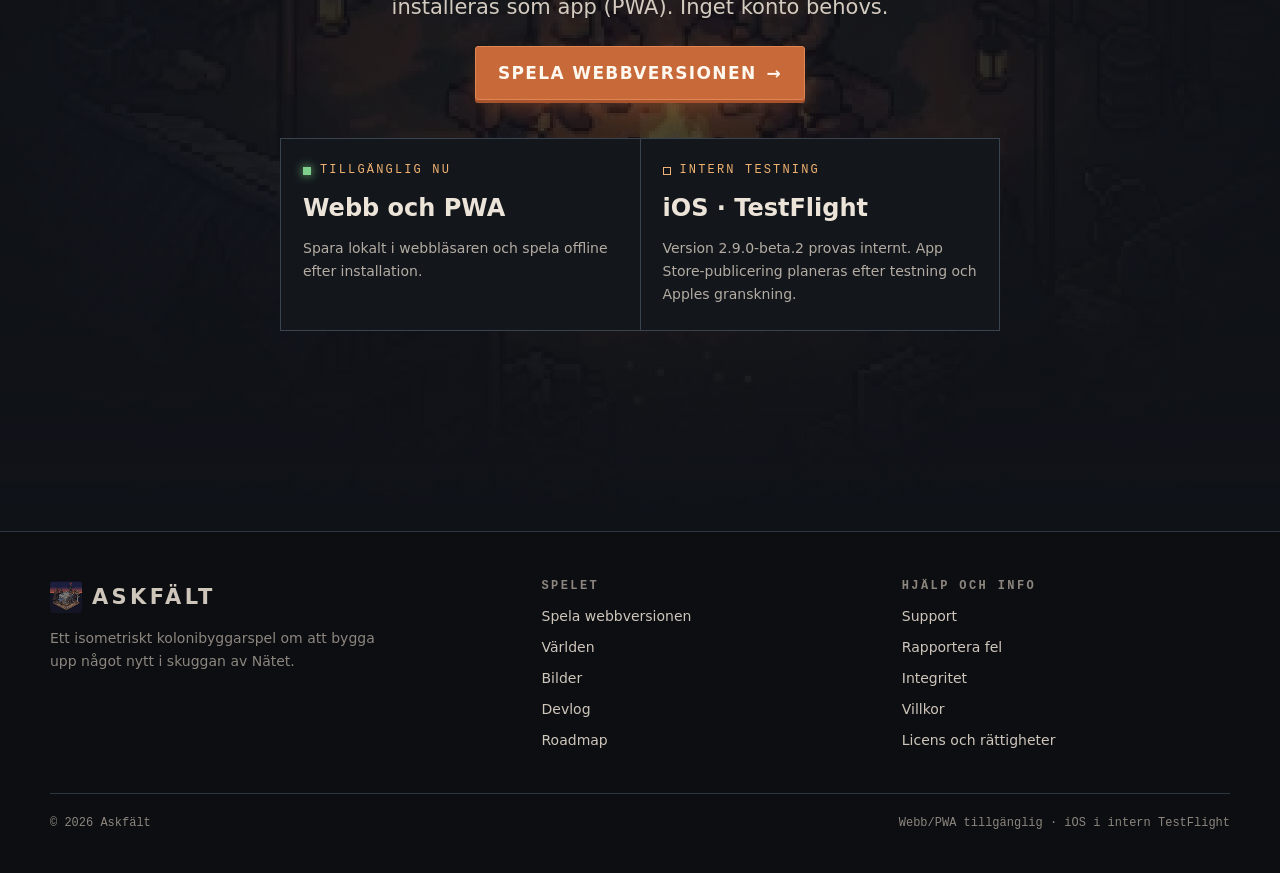
==== commit 3bae5401: "Webb: rätta iOS-status efter TestFlight Ta bort passerat App Store-datum och visa intern beta.2 i sv" ====
--- a/index.html
+++ b/index.html
@@ -67,7 +67,7 @@
     </div>
     <div class="platforms">
       <span><i class="dot" aria-hidden="true"></i>Spelbart nu i webbläsaren och som PWA</span>
-      <span><i class="dot planned" aria-hidden="true"></i>iOS planerad · 1 november 2026</span>
+      <span><i class="dot planned" aria-hidden="true"></i>iOS i intern TestFlight · App Store planeras</span>
     </div>
   </div>
   <span class="scroll-cue" aria-hidden="true"></span>
@@ -234,7 +234,7 @@
     <a class="btn" href="http://game.askfalt.se/" rel="noopener" data-reveal="2">Spela webbversionen <span class="arrow" aria-hidden="true">→</span></a>
     <div class="release" data-reveal="3">
       <div><span class="label"><i class="dot" aria-hidden="true"></i>Tillgänglig nu</span><strong>Webb och PWA</strong><p>Spara lokalt i webbläsaren och spela offline efter installation.</p></div>
-      <div><span class="label"><i class="dot planned" aria-hidden="true"></i>Planerad</span><strong>iOS · 1 november 2026</strong><p>Datumet är ett mål och kan ändras. Vi visar en App Store-länk först när appen är publicerad.</p></div>
+      <div><span class="label"><i class="dot planned" aria-hidden="true"></i>Intern testning</span><strong>iOS · TestFlight</strong><p>Version 2.9.0-beta.2 provas internt. App Store-publicering planeras efter testning och Apples granskning.</p></div>
     </div>
   </div>
 </section>
@@ -268,7 +268,7 @@
         </ul>
       </div>
     </div>
-    <div class="footer-base"><span>© 2026 Askfält</span><span>Webb/PWA tillgänglig · iOS planerad 1 nov 2026</span></div>
+    <div class="footer-base"><span>© 2026 Askfält</span><span>Webb/PWA tillgänglig · iOS i intern TestFlight</span></div>
   </div>
 </footer>
 </body>
